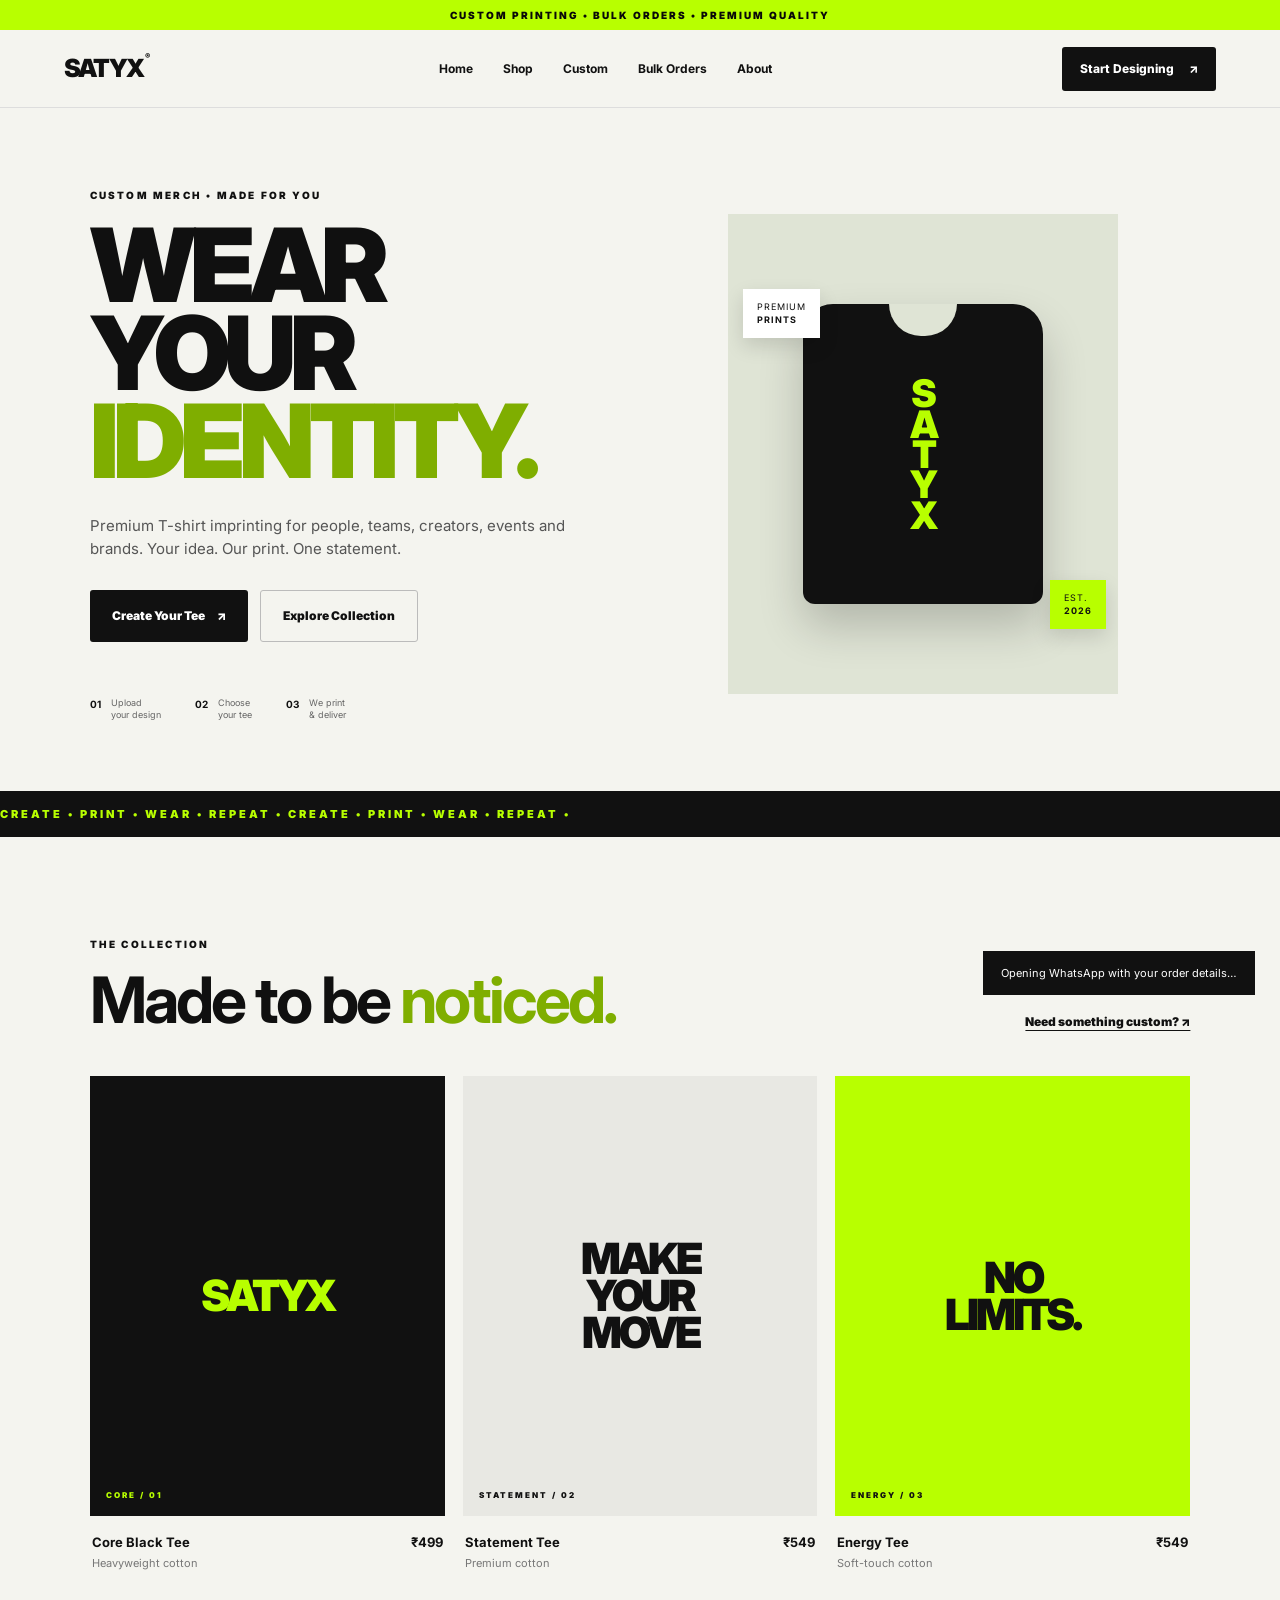
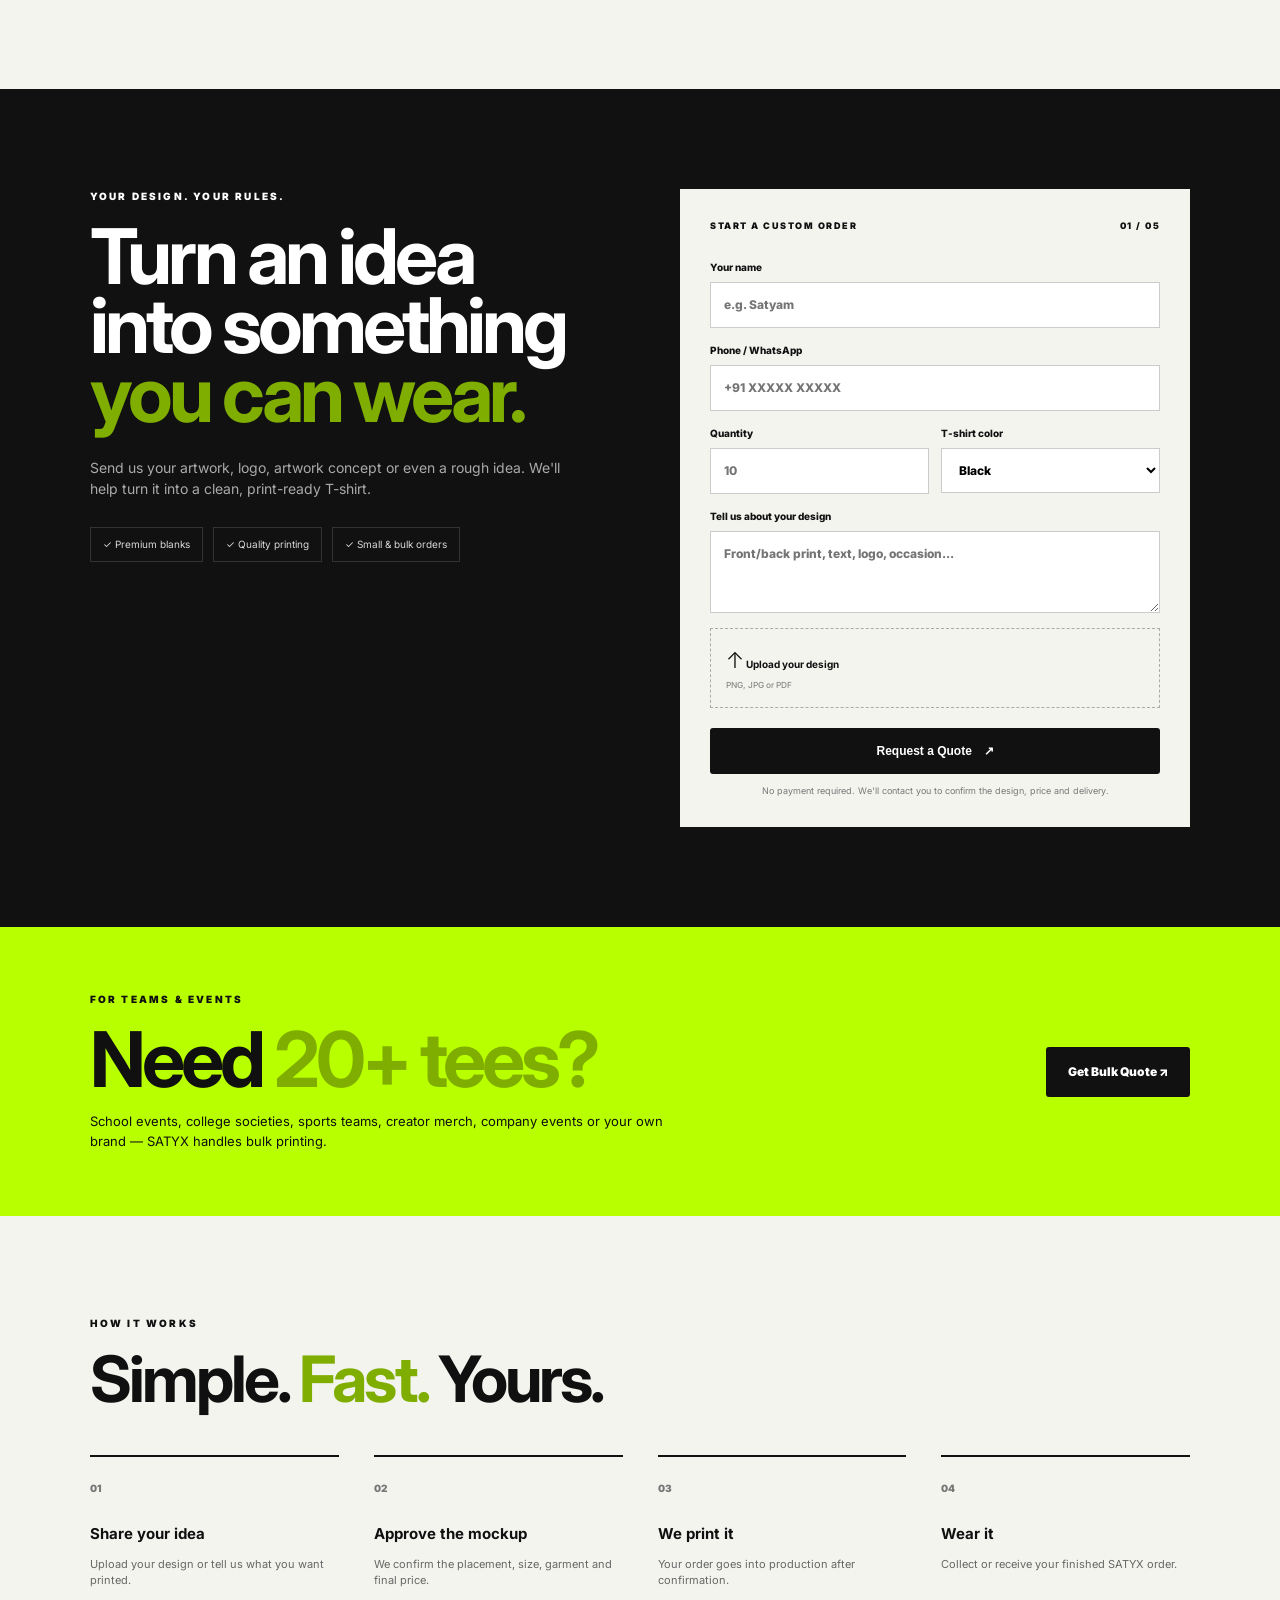
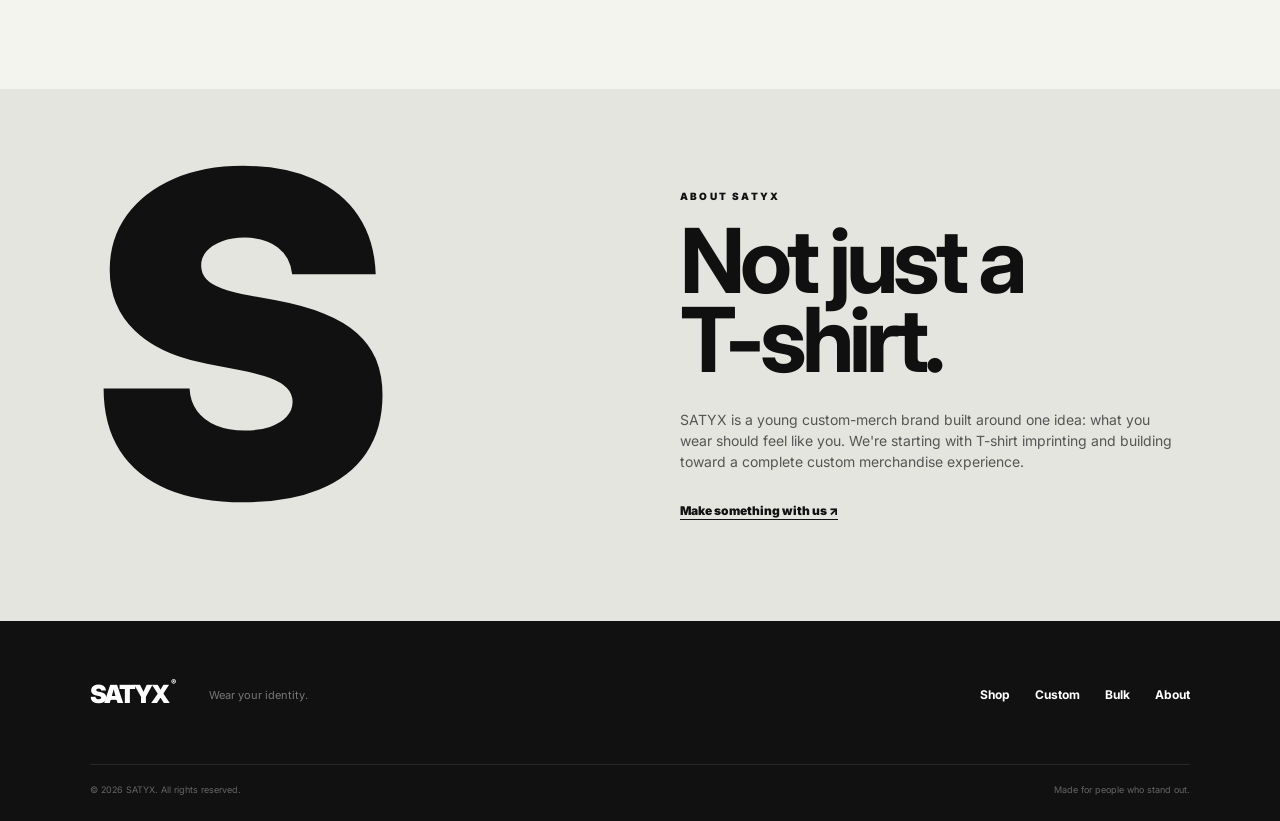
==== index.html @ a08057f0 "Add files via upload" ====
<!DOCTYPE html>
<html lang="en">
<head>
  <meta charset="UTF-8">
  <meta name="viewport" content="width=device-width, initial-scale=1.0">
  <meta name="description" content="SATYX — premium custom T-shirt printing and merchandise.">
  <title>SATYX — Wear Your Identity</title>
  <link rel="preconnect" href="https://fonts.googleapis.com">
  <link rel="preconnect" href="https://fonts.gstatic.com" crossorigin>
  <link href="https://fonts.googleapis.com/css2?family=Inter:wght@400;500;600;700;800;900&display=swap" rel="stylesheet">
  <link rel="stylesheet" href="style.css">
</head>
<body>
  <div class="announcement">CUSTOM PRINTING • BULK ORDERS • PREMIUM QUALITY</div>

  <header class="nav">
    <a class="logo" href="#home">SATYX<span>®</span></a>
    <button class="menu-btn" aria-label="Open menu">☰</button>
    <nav>
      <a href="#home">Home</a>
      <a href="#shop">Shop</a>
      <a href="#custom">Custom</a>
      <a href="#bulk">Bulk Orders</a>
      <a href="#about">About</a>
    </nav>
    <a class="nav-cta" href="#custom">Start Designing <span>↗</span></a>
  </header>

  <main>
    <section class="hero" id="home">
      <div class="hero-copy">
        <p class="eyebrow">CUSTOM MERCH • MADE FOR YOU</p>
        <h1>WEAR YOUR<br><em>IDENTITY.</em></h1>
        <p class="hero-text">Premium T-shirt imprinting for people, teams, creators, events and brands. Your idea. Our print. One statement.</p>
        <div class="hero-actions">
          <a class="btn primary" href="#custom">Create Your Tee <span>↗</span></a>
          <a class="btn ghost" href="#shop">Explore Collection</a>
        </div>
        <div class="trust-row">
          <div><strong>01</strong><span>Upload<br>your design</span></div>
          <div><strong>02</strong><span>Choose<br>your tee</span></div>
          <div><strong>03</strong><span>We print<br>& deliver</span></div>
        </div>
      </div>
      <div class="hero-art">
        <div class="shirt-card">
          <div class="shirt">
            <div class="sleeve left"></div><div class="sleeve right"></div>
            <div class="neck"></div>
            <div class="shirt-print">S<br>A<br>T<br>Y<br>X</div>
          </div>
          <div class="floating-tag tag-one">PREMIUM<br><b>PRINTS</b></div>
          <div class="floating-tag tag-two">EST.<br><b>2026</b></div>
        </div>
      </div>
    </section>

    <section class="marquee"><div>CREATE • PRINT • WEAR • REPEAT • CREATE • PRINT • WEAR • REPEAT •</div></section>

    <section class="section" id="shop">
      <div class="section-head">
        <div><p class="eyebrow">THE COLLECTION</p><h2>Made to be <em>noticed.</em></h2></div>
        <a class="text-link" href="#custom">Need something custom? ↗</a>
      </div>
      <div class="products">
        <article class="product">
          <div class="product-image black"><span>SATYX</span><small>CORE / 01</small></div>
          <div class="product-info"><div><h3>Core Black Tee</h3><p>Heavyweight cotton</p></div><strong>₹499</strong></div>
        </article>
        <article class="product">
          <div class="product-image white"><span>MAKE<br>YOUR<br>MOVE</span><small>STATEMENT / 02</small></div>
          <div class="product-info"><div><h3>Statement Tee</h3><p>Premium cotton</p></div><strong>₹549</strong></div>
        </article>
        <article class="product">
          <div class="product-image lime"><span>NO<br>LIMITS.</span><small>ENERGY / 03</small></div>
          <div class="product-info"><div><h3>Energy Tee</h3><p>Soft-touch cotton</p></div><strong>₹549</strong></div>
        </article>
      </div>
    </section>

    <section class="custom section" id="custom">
      <div class="custom-intro">
        <p class="eyebrow">YOUR DESIGN. YOUR RULES.</p>
        <h2>Turn an idea<br>into something<br><em>you can wear.</em></h2>
        <p>Send us your artwork, logo, artwork concept or even a rough idea. We'll help turn it into a clean, print-ready T-shirt.</p>
        <div class="mini-features"><span>✓ Premium blanks</span><span>✓ Quality printing</span><span>✓ Small & bulk orders</span></div>
      </div>
      <form class="order-form" id="orderForm">
        <div class="form-top"><span>START A CUSTOM ORDER</span><span>01 / 05</span></div>
        <label>Your name<input required name="name" placeholder="e.g. Satyam"></label>
        <label>Phone / WhatsApp<input required name="phone" placeholder="+91 XXXXX XXXXX"></label>
        <div class="two">
          <label>Quantity<input required type="number" min="1" name="quantity" placeholder="10"></label>
          <label>T-shirt color<select name="color"><option>Black</option><option>White</option><option>Oversized Black</option><option>Custom</option></select></label>
        </div>
        <label>Tell us about your design<textarea name="details" rows="3" placeholder="Front/back print, text, logo, occasion..."></textarea></label>
        <label class="upload">
          <input type="file" id="designFile" accept="image/*,.pdf">
          <span class="upload-icon">↑</span>
          <span><b id="fileName">Upload your design</b><small>PNG, JPG or PDF</small></span>
        </label>
        <button class="btn primary full" type="submit">Request a Quote <span>↗</span></button>
        <p class="form-note">No payment required. We'll contact you to confirm the design, price and delivery.</p>
      </form>
    </section>

    <section class="bulk section" id="bulk">
      <div class="bulk-box">
        <div><p class="eyebrow">FOR TEAMS & EVENTS</p><h2>Need <em>20+ tees?</em></h2><p>School events, college societies, sports teams, creator merch, company events or your own brand — SATYX handles bulk printing.</p></div>
        <a class="btn light" href="#custom">Get Bulk Quote ↗</a>
      </div>
    </section>

    <section class="process section">
      <div class="section-head"><div><p class="eyebrow">HOW IT WORKS</p><h2>Simple. <em>Fast.</em> Yours.</h2></div></div>
      <div class="steps">
        <div><span>01</span><h3>Share your idea</h3><p>Upload your design or tell us what you want printed.</p></div>
        <div><span>02</span><h3>Approve the mockup</h3><p>We confirm the placement, size, garment and final price.</p></div>
        <div><span>03</span><h3>We print it</h3><p>Your order goes into production after confirmation.</p></div>
        <div><span>04</span><h3>Wear it</h3><p>Collect or receive your finished SATYX order.</p></div>
      </div>
    </section>

    <section class="about section" id="about">
      <div class="about-number">S</div>
      <div><p class="eyebrow">ABOUT SATYX</p><h2>Not just a<br>T-shirt.</h2><p>SATYX is a young custom-merch brand built around one idea: what you wear should feel like you. We're starting with T-shirt imprinting and building toward a complete custom merchandise experience.</p><a class="text-link" href="#custom">Make something with us ↗</a></div>
    </section>
  </main>

  <footer>
    <div class="footer-main"><div class="logo">SATYX<span>®</span></div><p>Wear your identity.</p><div class="footer-links"><a href="#shop">Shop</a><a href="#custom">Custom</a><a href="#bulk">Bulk</a><a href="#about">About</a></div></div>
    <div class="footer-bottom"><span>© 2026 SATYX. All rights reserved.</span><span>Made for people who stand out.</span></div>
  </footer>

  <div class="toast" id="toast">Opening WhatsApp with your order details…</div>
  <script src="script.js"></script>
</body>
</html>
---- style.css ----
*{box-sizing:border-box;margin:0;padding:0}html{scroll-behavior:smooth}body{font-family:Inter,Arial,sans-serif;background:#f4f4ef;color:#101010;line-height:1.5}.announcement{height:30px;background:#b8ff00;color:#090909;display:flex;align-items:center;justify-content:center;font-size:10px;font-weight:900;letter-spacing:2px}.nav{height:78px;padding:0 5vw;display:flex;align-items:center;justify-content:space-between;border-bottom:1px solid #ddd;background:#f4f4ef;position:sticky;top:0;z-index:20}.logo{font-size:25px;font-weight:900;letter-spacing:-1.8px;color:#111;text-decoration:none}.logo span{font-size:8px;vertical-align:top;margin-left:2px}nav{display:flex;gap:30px}nav a,.footer-links a{color:#111;text-decoration:none;font-size:12px;font-weight:700}.nav-cta{background:#111;color:#fff;text-decoration:none;padding:13px 18px;border-radius:3px;font-size:12px;font-weight:800}.nav-cta span,.btn span{margin-left:12px}.menu-btn{display:none;border:0;background:none;font-size:24px}.hero{min-height:680px;padding:80px 7vw 70px;display:grid;grid-template-columns:1fr 1fr;gap:30px;align-items:center;background:#f4f4ef}.eyebrow{font-size:10px;letter-spacing:2.2px;font-weight:900;margin-bottom:18px}.hero h1{font-size:clamp(58px,8vw,112px);line-height:.86;letter-spacing:-6px;font-weight:900}.hero h1 em,.section h2 em,.bulk-box h2 em{font-style:normal;color:#7fae00}.hero-text{max-width:520px;color:#555;margin:30px 0;font-size:15px}.hero-actions{display:flex;gap:12px}.btn{display:inline-flex;align-items:center;justify-content:center;padding:16px 22px;border:0;border-radius:3px;text-decoration:none;font-size:12px;font-weight:900;cursor:pointer}.primary{background:#111;color:#fff}.ghost{border:1px solid #bbb;color:#111;background:transparent}.hero-art{height:520px;display:flex;justify-content:center;align-items:center}.shirt-card{width:min(390px,80%);height:480px;background:#dfe4d5;position:relative;display:flex;justify-content:center;align-items:center;overflow:hidden}.shirt{position:relative;width:240px;height:300px;background:#111;border-radius:30px 30px 12px 12px;box-shadow:0 22px 45px #0003;display:flex;align-items:center;justify-content:center}.sleeve{position:absolute;top:0;width:110px;height:125px;background:#111;z-index:-1}.sleeve.left{left:-80px;transform:rotate(25deg);border-radius:30px}.sleeve.right{right:-80px;transform:rotate(-25deg);border-radius:30px}.neck{position:absolute;top:0;width:68px;height:32px;background:#dfe4d5;border-radius:0 0 45px 45px}.shirt-print{color:#b8ff00;font-size:38px;line-height:.8;font-weight:900;text-align:center;letter-spacing:-3px}.floating-tag{position:absolute;background:#fff;padding:12px 14px;font-size:9px;letter-spacing:1px;line-height:1.4;box-shadow:0 8px 20px #0002}.tag-one{left:15px;top:75px}.tag-two{right:12px;bottom:65px;background:#b8ff00}.trust-row{display:flex;gap:34px;margin-top:55px}.trust-row div{display:flex;gap:10px;align-items:flex-start}.trust-row strong{font-size:10px}.trust-row span{font-size:9px;color:#666;line-height:1.3}.marquee{background:#111;color:#b8ff00;overflow:hidden;padding:15px 0;font-size:11px;font-weight:900;letter-spacing:3px;white-space:nowrap}.marquee div{animation:scroll 18s linear infinite}@keyframes scroll{to{transform:translateX(-40%)}}.section{padding:100px 7vw}.section-head{display:flex;align-items:end;justify-content:space-between;margin-bottom:45px}.section h2{font-size:clamp(40px,5vw,70px);line-height:.95;letter-spacing:-3px}.text-link{font-size:12px;font-weight:900;color:#111;text-decoration:underline;text-underline-offset:4px}.products{display:grid;grid-template-columns:repeat(3,1fr);gap:18px}.product-image{height:440px;display:flex;align-items:center;justify-content:center;position:relative;overflow:hidden}.product-image.black{background:#111;color:#b8ff00}.product-image.white{background:#e8e8e3;color:#111}.product-image.lime{background:#b8ff00;color:#111}.product-image span{font-size:43px;line-height:.86;letter-spacing:-3px;font-weight:900;text-align:center}.product-image small{position:absolute;left:16px;bottom:15px;font-size:8px;letter-spacing:2px;font-weight:900}.product-info{display:flex;justify-content:space-between;padding:17px 2px}.product-info h3{font-size:13px}.product-info p{font-size:11px;color:#777;margin-top:3px}.product-info strong{font-size:13px}.custom{background:#111;color:#fff;display:grid;grid-template-columns:1fr 1fr;gap:80px}.custom-intro h2{font-size:clamp(50px,6vw,82px);line-height:.9;letter-spacing:-4px}.custom-intro p:not(.eyebrow){color:#aaa;max-width:480px;margin:28px 0;font-size:14px}.mini-features{display:flex;flex-wrap:wrap;gap:10px;color:#d9d9d9;font-size:10px}.mini-features span{border:1px solid #333;padding:9px 12px}.order-form{background:#f4f4ef;color:#111;padding:30px}.form-top{display:flex;justify-content:space-between;font-size:9px;font-weight:900;letter-spacing:1.5px;margin-bottom:28px}.order-form label{display:block;font-size:10px;font-weight:800;margin-bottom:15px}.order-form input,.order-form select,.order-form textarea{display:block;width:100%;margin-top:7px;padding:13px;border:1px solid #ccc;background:#fff;font:inherit;font-size:12px;outline:none}.order-form input:focus,.order-form textarea:focus,.order-form select:focus{border-color:#111}.two{display:grid;grid-template-columns:1fr 1fr;gap:12px}.upload{border:1px dashed #aaa;padding:15px;display:flex;gap:12px;align-items:center;cursor:pointer}.upload input{display:none}.upload-icon{font-size:22px;font-weight:300}.upload small{display:block;color:#888;font-weight:500;margin-top:2px}.full{width:100%;margin-top:5px}.form-note{text-align:center;color:#777;font-size:9px;margin-top:10px}.bulk{background:#b8ff00;padding-top:65px;padding-bottom:65px}.bulk-box{display:flex;align-items:center;justify-content:space-between;gap:40px}.bulk-box h2{font-size:clamp(45px,6vw,80px);line-height:.9;letter-spacing:-4px}.bulk-box p:not(.eyebrow){max-width:600px;font-size:13px;margin-top:18px}.light{background:#111;color:#fff}.steps{display:grid;grid-template-columns:repeat(4,1fr);gap:35px}.steps div{border-top:2px solid #111;padding-top:17px}.steps span{font-size:10px;font-weight:900;color:#777}.steps h3{font-size:15px;margin:25px 0 10px}.steps p{font-size:11px;color:#666}.about{display:grid;grid-template-columns:1fr 1fr;gap:80px;background:#e5e5df}.about-number{font-size:clamp(200px,35vw,520px);font-weight:900;line-height:.65;letter-spacing:-30px;color:#111}.about h2{font-size:clamp(55px,7vw,95px);line-height:.88;letter-spacing:-5px;margin-bottom:30px}.about>div:last-child p:not(.eyebrow){max-width:500px;font-size:14px;color:#555;margin-bottom:25px}footer{background:#111;color:#fff;padding:55px 7vw 25px}.footer-main{display:flex;align-items:center;gap:35px}.footer-main .logo{color:#fff}.footer-main p{color:#777;font-size:11px}.footer-links{margin-left:auto;display:flex;gap:25px}.footer-links a{color:#fff}.footer-bottom{border-top:1px solid #292929;margin-top:50px;padding-top:18px;display:flex;justify-content:space-between;color:#666;font-size:9px}.toast{position:fixed;bottom:25px;right:25px;background:#111;color:#fff;padding:14px 18px;font-size:11px;transform:translateY(120px);transition:.3s;z-index:50}.toast.show{transform:translateY(0)}@media(max-width:800px){nav,.nav-cta{display:none}.menu-btn{display:block}.hero{grid-template-columns:1fr;padding-top:55px}.hero-art{height:420px}.hero h1{letter-spacing:-4px}.products,.steps{grid-template-columns:1fr 1fr}.custom,.about{grid-template-columns:1fr;gap:45px}.bulk-box{align-items:flex-start;flex-direction:column}.about-number{font-size:180px}.footer-main{flex-wrap:wrap}.footer-links{margin-left:0;width:100%}}@media(max-width:520px){.hero{padding-left:5vw;padding-right:5vw}.section{padding:70px 5vw}.hero h1{font-size:57px}.products,.steps{grid-template-columns:1fr}.product-image{height:380px}.custom{padding-left:5vw;padding-right:5vw}.order-form{padding:22px}.trust-row{gap:18px}.trust-row div:nth-child(3){display:none}.footer-bottom{flex-direction:column;gap:8px}.hero-art{height:380px}.shirt-card{height:370px}.shirt{transform:scale(.85)}}
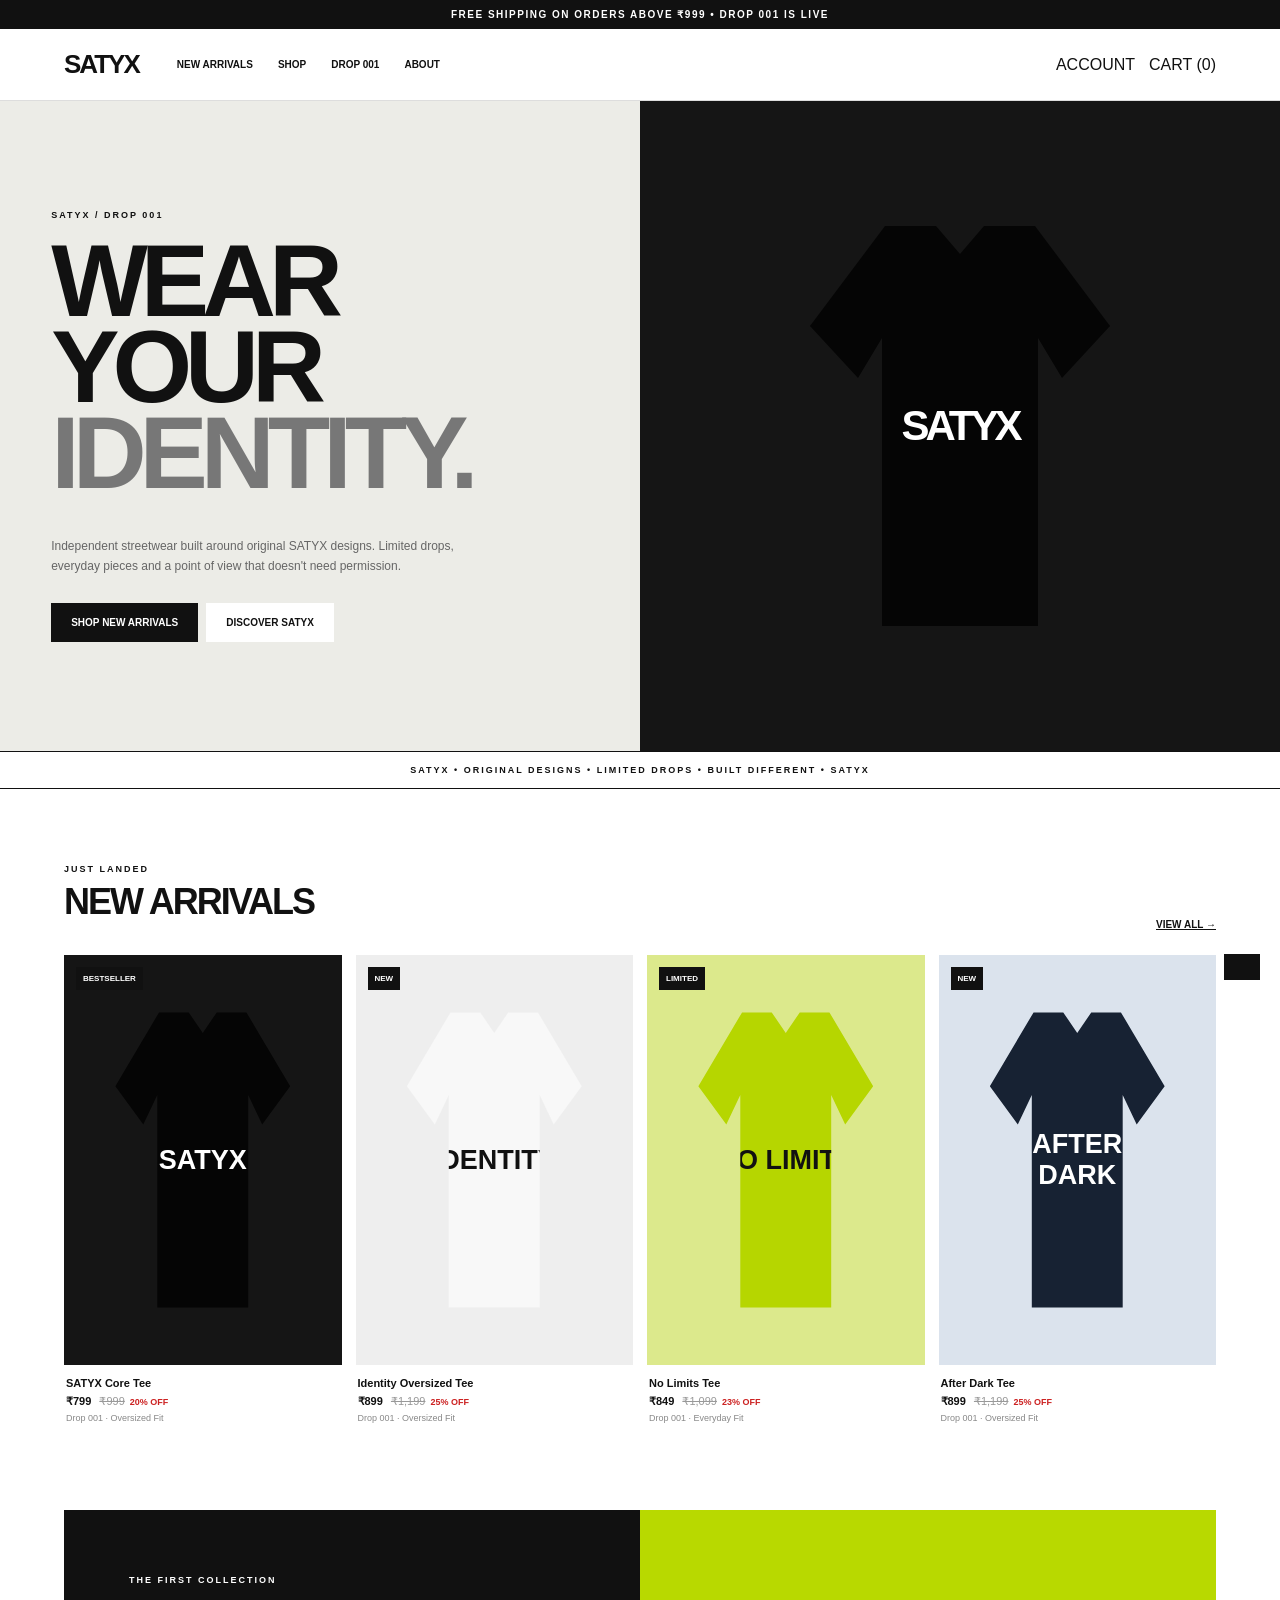
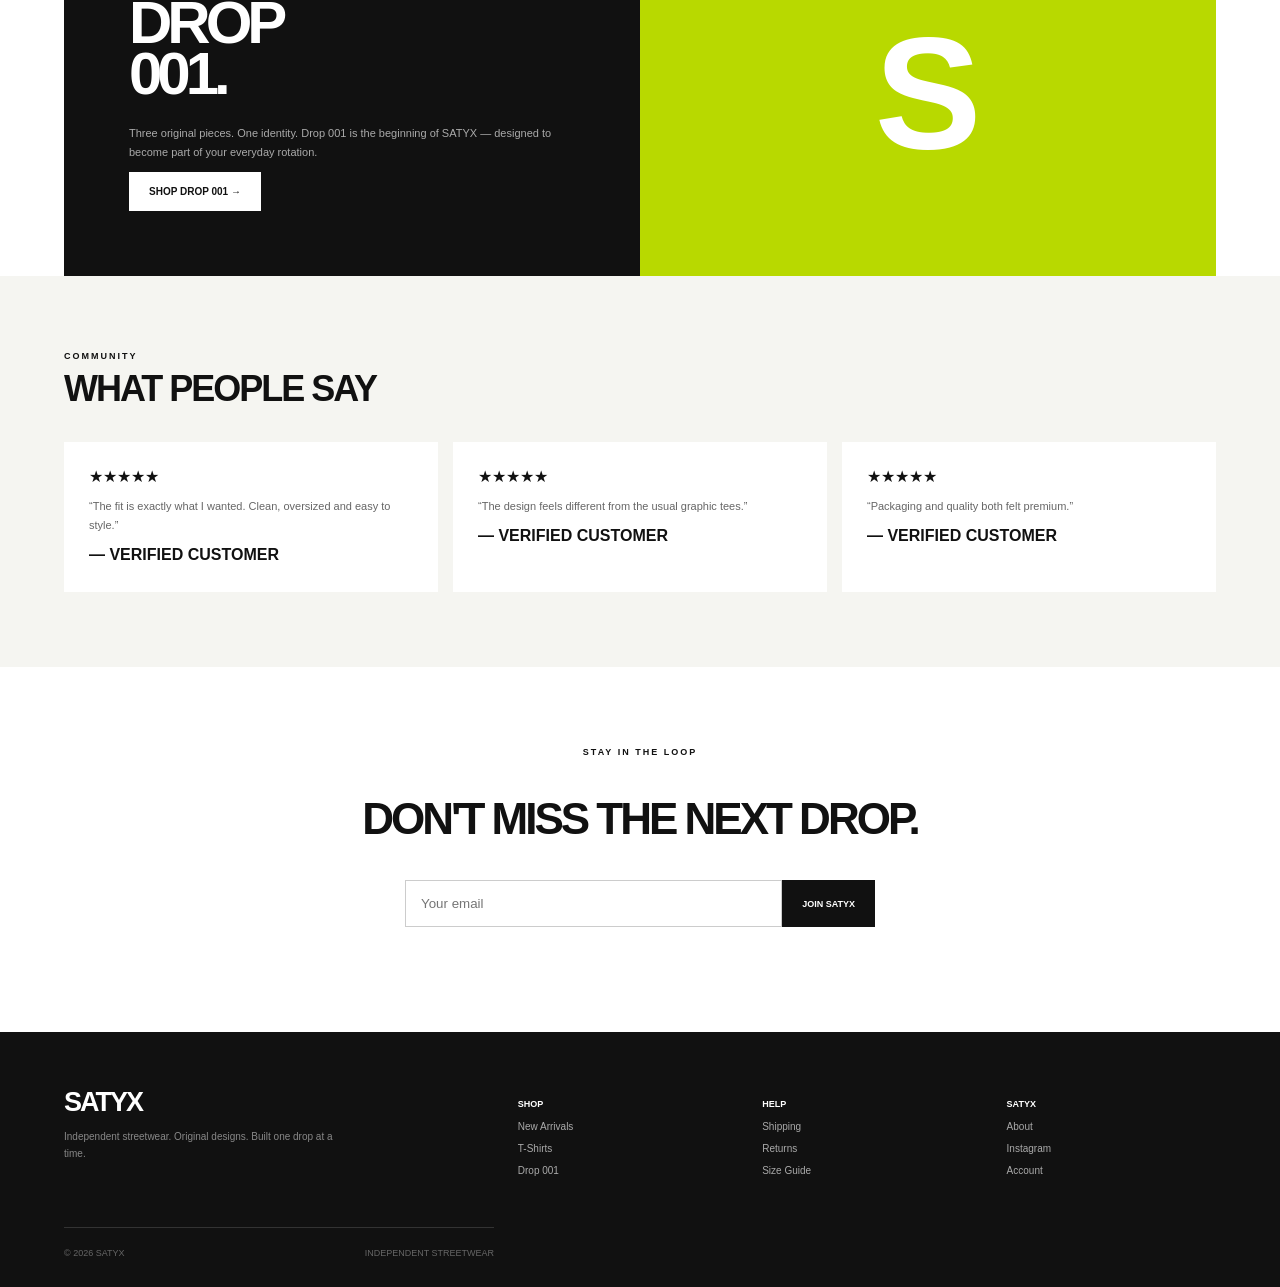
==== commit 2d122a52: "Add files via upload" ====
--- a/index.html
+++ b/index.html
@@ -1,138 +1,4 @@
-<!DOCTYPE html>
-<html lang="en">
-<head>
-  <meta charset="UTF-8">
-  <meta name="viewport" content="width=device-width, initial-scale=1.0">
-  <meta name="description" content="SATYX — premium custom T-shirt printing and merchandise.">
-  <title>SATYX — Wear Your Identity</title>
-  <link rel="preconnect" href="https://fonts.googleapis.com">
-  <link rel="preconnect" href="https://fonts.gstatic.com" crossorigin>
-  <link href="https://fonts.googleapis.com/css2?family=Inter:wght@400;500;600;700;800;900&display=swap" rel="stylesheet">
-  <link rel="stylesheet" href="style.css">
-</head>
-<body>
-  <div class="announcement">CUSTOM PRINTING • BULK ORDERS • PREMIUM QUALITY</div>
-
-  <header class="nav">
-    <a class="logo" href="#home">SATYX<span>®</span></a>
-    <button class="menu-btn" aria-label="Open menu">☰</button>
-    <nav>
-      <a href="#home">Home</a>
-      <a href="#shop">Shop</a>
-      <a href="#custom">Custom</a>
-      <a href="#bulk">Bulk Orders</a>
-      <a href="#about">About</a>
-    </nav>
-    <a class="nav-cta" href="#custom">Start Designing <span>↗</span></a>
-  </header>
-
-  <main>
-    <section class="hero" id="home">
-      <div class="hero-copy">
-        <p class="eyebrow">CUSTOM MERCH • MADE FOR YOU</p>
-        <h1>WEAR YOUR<br><em>IDENTITY.</em></h1>
-        <p class="hero-text">Premium T-shirt imprinting for people, teams, creators, events and brands. Your idea. Our print. One statement.</p>
-        <div class="hero-actions">
-          <a class="btn primary" href="#custom">Create Your Tee <span>↗</span></a>
-          <a class="btn ghost" href="#shop">Explore Collection</a>
-        </div>
-        <div class="trust-row">
-          <div><strong>01</strong><span>Upload<br>your design</span></div>
-          <div><strong>02</strong><span>Choose<br>your tee</span></div>
-          <div><strong>03</strong><span>We print<br>& deliver</span></div>
-        </div>
-      </div>
-      <div class="hero-art">
-        <div class="shirt-card">
-          <div class="shirt">
-            <div class="sleeve left"></div><div class="sleeve right"></div>
-            <div class="neck"></div>
-            <div class="shirt-print">S<br>A<br>T<br>Y<br>X</div>
-          </div>
-          <div class="floating-tag tag-one">PREMIUM<br><b>PRINTS</b></div>
-          <div class="floating-tag tag-two">EST.<br><b>2026</b></div>
-        </div>
-      </div>
-    </section>
-
-    <section class="marquee"><div>CREATE • PRINT • WEAR • REPEAT • CREATE • PRINT • WEAR • REPEAT •</div></section>
-
-    <section class="section" id="shop">
-      <div class="section-head">
-        <div><p class="eyebrow">THE COLLECTION</p><h2>Made to be <em>noticed.</em></h2></div>
-        <a class="text-link" href="#custom">Need something custom? ↗</a>
-      </div>
-      <div class="products">
-        <article class="product">
-          <div class="product-image black"><span>SATYX</span><small>CORE / 01</small></div>
-          <div class="product-info"><div><h3>Core Black Tee</h3><p>Heavyweight cotton</p></div><strong>₹499</strong></div>
-        </article>
-        <article class="product">
-          <div class="product-image white"><span>MAKE<br>YOUR<br>MOVE</span><small>STATEMENT / 02</small></div>
-          <div class="product-info"><div><h3>Statement Tee</h3><p>Premium cotton</p></div><strong>₹549</strong></div>
-        </article>
-        <article class="product">
-          <div class="product-image lime"><span>NO<br>LIMITS.</span><small>ENERGY / 03</small></div>
-          <div class="product-info"><div><h3>Energy Tee</h3><p>Soft-touch cotton</p></div><strong>₹549</strong></div>
-        </article>
-      </div>
-    </section>
-
-    <section class="custom section" id="custom">
-      <div class="custom-intro">
-        <p class="eyebrow">YOUR DESIGN. YOUR RULES.</p>
-        <h2>Turn an idea<br>into something<br><em>you can wear.</em></h2>
-        <p>Send us your artwork, logo, artwork concept or even a rough idea. We'll help turn it into a clean, print-ready T-shirt.</p>
-        <div class="mini-features"><span>✓ Premium blanks</span><span>✓ Quality printing</span><span>✓ Small & bulk orders</span></div>
-      </div>
-      <form class="order-form" id="orderForm">
-        <div class="form-top"><span>START A CUSTOM ORDER</span><span>01 / 05</span></div>
-        <label>Your name<input required name="name" placeholder="e.g. Satyam"></label>
-        <label>Phone / WhatsApp<input required name="phone" placeholder="+91 XXXXX XXXXX"></label>
-        <div class="two">
-          <label>Quantity<input required type="number" min="1" name="quantity" placeholder="10"></label>
-          <label>T-shirt color<select name="color"><option>Black</option><option>White</option><option>Oversized Black</option><option>Custom</option></select></label>
-        </div>
-        <label>Tell us about your design<textarea name="details" rows="3" placeholder="Front/back print, text, logo, occasion..."></textarea></label>
-        <label class="upload">
-          <input type="file" id="designFile" accept="image/*,.pdf">
-          <span class="upload-icon">↑</span>
-          <span><b id="fileName">Upload your design</b><small>PNG, JPG or PDF</small></span>
-        </label>
-        <button class="btn primary full" type="submit">Request a Quote <span>↗</span></button>
-        <p class="form-note">No payment required. We'll contact you to confirm the design, price and delivery.</p>
-      </form>
-    </section>
-
-    <section class="bulk section" id="bulk">
-      <div class="bulk-box">
-        <div><p class="eyebrow">FOR TEAMS & EVENTS</p><h2>Need <em>20+ tees?</em></h2><p>School events, college societies, sports teams, creator merch, company events or your own brand — SATYX handles bulk printing.</p></div>
-        <a class="btn light" href="#custom">Get Bulk Quote ↗</a>
-      </div>
-    </section>
-
-    <section class="process section">
-      <div class="section-head"><div><p class="eyebrow">HOW IT WORKS</p><h2>Simple. <em>Fast.</em> Yours.</h2></div></div>
-      <div class="steps">
-        <div><span>01</span><h3>Share your idea</h3><p>Upload your design or tell us what you want printed.</p></div>
-        <div><span>02</span><h3>Approve the mockup</h3><p>We confirm the placement, size, garment and final price.</p></div>
-        <div><span>03</span><h3>We print it</h3><p>Your order goes into production after confirmation.</p></div>
-        <div><span>04</span><h3>Wear it</h3><p>Collect or receive your finished SATYX order.</p></div>
-      </div>
-    </section>
-
-    <section class="about section" id="about">
-      <div class="about-number">S</div>
-      <div><p class="eyebrow">ABOUT SATYX</p><h2>Not just a<br>T-shirt.</h2><p>SATYX is a young custom-merch brand built around one idea: what you wear should feel like you. We're starting with T-shirt imprinting and building toward a complete custom merchandise experience.</p><a class="text-link" href="#custom">Make something with us ↗</a></div>
-    </section>
-  </main>
-
-  <footer>
-    <div class="footer-main"><div class="logo">SATYX<span>®</span></div><p>Wear your identity.</p><div class="footer-links"><a href="#shop">Shop</a><a href="#custom">Custom</a><a href="#bulk">Bulk</a><a href="#about">About</a></div></div>
-    <div class="footer-bottom"><span>© 2026 SATYX. All rights reserved.</span><span>Made for people who stand out.</span></div>
-  </footer>
-
-  <div class="toast" id="toast">Opening WhatsApp with your order details…</div>
-  <script src="script.js"></script>
-</body>
-</html>+<!doctype html><html><head><meta charset="utf-8"><meta name="viewport" content="width=device-width,initial-scale=1"><title>Home — SATYX</title><link rel="stylesheet" href="style.css"></head><body>
+<div class="top">FREE SHIPPING ON ORDERS ABOVE ₹999 • DROP 001 IS LIVE</div>
+<header class="nav"><a class="logo" href="index.html">SATYX</a><nav class="links"><a href="new-arrivals.html">NEW ARRIVALS</a><a href="shop.html">SHOP</a><a href="drop-001.html">DROP 001</a><a href="about.html">ABOUT</a></nav><div class="actions"><a href="account.html">ACCOUNT</a><a href="cart.html">CART (<span id="count">0</span>)</a></div></header><section class="hero"><div class="heroText"><div class="eyebrow">SATYX / DROP 001</div><h1>WEAR<br>YOUR <span>IDENTITY.</span></h1><p>Independent streetwear built around original SATYX designs. Limited drops, everyday pieces and a point of view that doesn't need permission.</p><div class="heroBtns"><a class="btn black" href="new-arrivals.html">SHOP NEW ARRIVALS</a><a class="btn white" href="about.html">DISCOVER SATYX</a></div></div><div class="heroArt"><div class="tee">SATYX</div></div></section><div class="marquee">SATYX • ORIGINAL DESIGNS • LIMITED DROPS • BUILT DIFFERENT • SATYX</div><section class="section"><div class="head"><div><div class="eyebrow">JUST LANDED</div><h2>NEW ARRIVALS</h2></div><a class="view" href="new-arrivals.html">VIEW ALL →</a></div><div class="grid" id="grid"></div></section><div class="campaign"><div class="campaignText"><div class="eyebrow">THE FIRST COLLECTION</div><h2>DROP<br>001.</h2><p>Three original pieces. One identity. Drop 001 is the beginning of SATYX — designed to become part of your everyday rotation.</p><a class="btn white" href="drop-001.html">SHOP DROP 001 →</a></div><div class="campaignArt">S</div></div><section class="section reviews"><div class="head"><div><div class="eyebrow">COMMUNITY</div><h2>WHAT PEOPLE SAY</h2></div></div><div class="reviewGrid"><div class="review">★★★★★<p>“The fit is exactly what I wanted. Clean, oversized and easy to style.”</p><b>— VERIFIED CUSTOMER</b></div><div class="review">★★★★★<p>“The design feels different from the usual graphic tees.”</p><b>— VERIFIED CUSTOMER</b></div><div class="review">★★★★★<p>“Packaging and quality both felt premium.”</p><b>— VERIFIED CUSTOMER</b></div></div></section><section class="newsletter"><div class="eyebrow">STAY IN THE LOOP</div><h2>DON'T MISS THE NEXT DROP.</h2><form class="email" onsubmit="event.preventDefault();toast('You are on the list')"><input required type="email" placeholder="Your email"><button>JOIN SATYX</button></form></section>
+<footer><div class="foot"><div><h3>SATYX</h3><p style="color:#888;font-size:10px;max-width:270px;line-height:1.7">Independent streetwear. Original designs. Built one drop at a time.</p></div><div><h4>SHOP</h4><a href="new-arrivals.html">New Arrivals</a><a href="shop.html">T-Shirts</a><a href="drop-001.html">Drop 001</a></div><div><h4>HELP</h4><a href="#">Shipping</a><a href="#">Returns</a><a href="#">Size Guide</a></div><div><h4>SATYX</h4><a href="about.html">About</a><a href="#">Instagram</a><a href="account.html">Account</a></div></div><div class="copy"><span>© 2026 SATYX</span><span>INDEPENDENT STREETWEAR</span></div></footer><div class="toast" id="toast"></div><script src="script.js"></script><script>renderGrid("grid");</script></body></html>
--- a/style.css
+++ b/style.css
@@ -1 +1 @@
-*{box-sizing:border-box;margin:0;padding:0}html{scroll-behavior:smooth}body{font-family:Inter,Arial,sans-serif;background:#f4f4ef;color:#101010;line-height:1.5}.announcement{height:30px;background:#b8ff00;color:#090909;display:flex;align-items:center;justify-content:center;font-size:10px;font-weight:900;letter-spacing:2px}.nav{height:78px;padding:0 5vw;display:flex;align-items:center;justify-content:space-between;border-bottom:1px solid #ddd;background:#f4f4ef;position:sticky;top:0;z-index:20}.logo{font-size:25px;font-weight:900;letter-spacing:-1.8px;color:#111;text-decoration:none}.logo span{font-size:8px;vertical-align:top;margin-left:2px}nav{display:flex;gap:30px}nav a,.footer-links a{color:#111;text-decoration:none;font-size:12px;font-weight:700}.nav-cta{background:#111;color:#fff;text-decoration:none;padding:13px 18px;border-radius:3px;font-size:12px;font-weight:800}.nav-cta span,.btn span{margin-left:12px}.menu-btn{display:none;border:0;background:none;font-size:24px}.hero{min-height:680px;padding:80px 7vw 70px;display:grid;grid-template-columns:1fr 1fr;gap:30px;align-items:center;background:#f4f4ef}.eyebrow{font-size:10px;letter-spacing:2.2px;font-weight:900;margin-bottom:18px}.hero h1{font-size:clamp(58px,8vw,112px);line-height:.86;letter-spacing:-6px;font-weight:900}.hero h1 em,.section h2 em,.bulk-box h2 em{font-style:normal;color:#7fae00}.hero-text{max-width:520px;color:#555;margin:30px 0;font-size:15px}.hero-actions{display:flex;gap:12px}.btn{display:inline-flex;align-items:center;justify-content:center;padding:16px 22px;border:0;border-radius:3px;text-decoration:none;font-size:12px;font-weight:900;cursor:pointer}.primary{background:#111;color:#fff}.ghost{border:1px solid #bbb;color:#111;background:transparent}.hero-art{height:520px;display:flex;justify-content:center;align-items:center}.shirt-card{width:min(390px,80%);height:480px;background:#dfe4d5;position:relative;display:flex;justify-content:center;align-items:center;overflow:hidden}.shirt{position:relative;width:240px;height:300px;background:#111;border-radius:30px 30px 12px 12px;box-shadow:0 22px 45px #0003;display:flex;align-items:center;justify-content:center}.sleeve{position:absolute;top:0;width:110px;height:125px;background:#111;z-index:-1}.sleeve.left{left:-80px;transform:rotate(25deg);border-radius:30px}.sleeve.right{right:-80px;transform:rotate(-25deg);border-radius:30px}.neck{position:absolute;top:0;width:68px;height:32px;background:#dfe4d5;border-radius:0 0 45px 45px}.shirt-print{color:#b8ff00;font-size:38px;line-height:.8;font-weight:900;text-align:center;letter-spacing:-3px}.floating-tag{position:absolute;background:#fff;padding:12px 14px;font-size:9px;letter-spacing:1px;line-height:1.4;box-shadow:0 8px 20px #0002}.tag-one{left:15px;top:75px}.tag-two{right:12px;bottom:65px;background:#b8ff00}.trust-row{display:flex;gap:34px;margin-top:55px}.trust-row div{display:flex;gap:10px;align-items:flex-start}.trust-row strong{font-size:10px}.trust-row span{font-size:9px;color:#666;line-height:1.3}.marquee{background:#111;color:#b8ff00;overflow:hidden;padding:15px 0;font-size:11px;font-weight:900;letter-spacing:3px;white-space:nowrap}.marquee div{animation:scroll 18s linear infinite}@keyframes scroll{to{transform:translateX(-40%)}}.section{padding:100px 7vw}.section-head{display:flex;align-items:end;justify-content:space-between;margin-bottom:45px}.section h2{font-size:clamp(40px,5vw,70px);line-height:.95;letter-spacing:-3px}.text-link{font-size:12px;font-weight:900;color:#111;text-decoration:underline;text-underline-offset:4px}.products{display:grid;grid-template-columns:repeat(3,1fr);gap:18px}.product-image{height:440px;display:flex;align-items:center;justify-content:center;position:relative;overflow:hidden}.product-image.black{background:#111;color:#b8ff00}.product-image.white{background:#e8e8e3;color:#111}.product-image.lime{background:#b8ff00;color:#111}.product-image span{font-size:43px;line-height:.86;letter-spacing:-3px;font-weight:900;text-align:center}.product-image small{position:absolute;left:16px;bottom:15px;font-size:8px;letter-spacing:2px;font-weight:900}.product-info{display:flex;justify-content:space-between;padding:17px 2px}.product-info h3{font-size:13px}.product-info p{font-size:11px;color:#777;margin-top:3px}.product-info strong{font-size:13px}.custom{background:#111;color:#fff;display:grid;grid-template-columns:1fr 1fr;gap:80px}.custom-intro h2{font-size:clamp(50px,6vw,82px);line-height:.9;letter-spacing:-4px}.custom-intro p:not(.eyebrow){color:#aaa;max-width:480px;margin:28px 0;font-size:14px}.mini-features{display:flex;flex-wrap:wrap;gap:10px;color:#d9d9d9;font-size:10px}.mini-features span{border:1px solid #333;padding:9px 12px}.order-form{background:#f4f4ef;color:#111;padding:30px}.form-top{display:flex;justify-content:space-between;font-size:9px;font-weight:900;letter-spacing:1.5px;margin-bottom:28px}.order-form label{display:block;font-size:10px;font-weight:800;margin-bottom:15px}.order-form input,.order-form select,.order-form textarea{display:block;width:100%;margin-top:7px;padding:13px;border:1px solid #ccc;background:#fff;font:inherit;font-size:12px;outline:none}.order-form input:focus,.order-form textarea:focus,.order-form select:focus{border-color:#111}.two{display:grid;grid-template-columns:1fr 1fr;gap:12px}.upload{border:1px dashed #aaa;padding:15px;display:flex;gap:12px;align-items:center;cursor:pointer}.upload input{display:none}.upload-icon{font-size:22px;font-weight:300}.upload small{display:block;color:#888;font-weight:500;margin-top:2px}.full{width:100%;margin-top:5px}.form-note{text-align:center;color:#777;font-size:9px;margin-top:10px}.bulk{background:#b8ff00;padding-top:65px;padding-bottom:65px}.bulk-box{display:flex;align-items:center;justify-content:space-between;gap:40px}.bulk-box h2{font-size:clamp(45px,6vw,80px);line-height:.9;letter-spacing:-4px}.bulk-box p:not(.eyebrow){max-width:600px;font-size:13px;margin-top:18px}.light{background:#111;color:#fff}.steps{display:grid;grid-template-columns:repeat(4,1fr);gap:35px}.steps div{border-top:2px solid #111;padding-top:17px}.steps span{font-size:10px;font-weight:900;color:#777}.steps h3{font-size:15px;margin:25px 0 10px}.steps p{font-size:11px;color:#666}.about{display:grid;grid-template-columns:1fr 1fr;gap:80px;background:#e5e5df}.about-number{font-size:clamp(200px,35vw,520px);font-weight:900;line-height:.65;letter-spacing:-30px;color:#111}.about h2{font-size:clamp(55px,7vw,95px);line-height:.88;letter-spacing:-5px;margin-bottom:30px}.about>div:last-child p:not(.eyebrow){max-width:500px;font-size:14px;color:#555;margin-bottom:25px}footer{background:#111;color:#fff;padding:55px 7vw 25px}.footer-main{display:flex;align-items:center;gap:35px}.footer-main .logo{color:#fff}.footer-main p{color:#777;font-size:11px}.footer-links{margin-left:auto;display:flex;gap:25px}.footer-links a{color:#fff}.footer-bottom{border-top:1px solid #292929;margin-top:50px;padding-top:18px;display:flex;justify-content:space-between;color:#666;font-size:9px}.toast{position:fixed;bottom:25px;right:25px;background:#111;color:#fff;padding:14px 18px;font-size:11px;transform:translateY(120px);transition:.3s;z-index:50}.toast.show{transform:translateY(0)}@media(max-width:800px){nav,.nav-cta{display:none}.menu-btn{display:block}.hero{grid-template-columns:1fr;padding-top:55px}.hero-art{height:420px}.hero h1{letter-spacing:-4px}.products,.steps{grid-template-columns:1fr 1fr}.custom,.about{grid-template-columns:1fr;gap:45px}.bulk-box{align-items:flex-start;flex-direction:column}.about-number{font-size:180px}.footer-main{flex-wrap:wrap}.footer-links{margin-left:0;width:100%}}@media(max-width:520px){.hero{padding-left:5vw;padding-right:5vw}.section{padding:70px 5vw}.hero h1{font-size:57px}.products,.steps{grid-template-columns:1fr}.product-image{height:380px}.custom{padding-left:5vw;padding-right:5vw}.order-form{padding:22px}.trust-row{gap:18px}.trust-row div:nth-child(3){display:none}.footer-bottom{flex-direction:column;gap:8px}.hero-art{height:380px}.shirt-card{height:370px}.shirt{transform:scale(.85)}}+*{box-sizing:border-box}body{margin:0;font-family:Arial,Helvetica,sans-serif;color:#111;background:#fff}a{color:inherit;text-decoration:none}button{font:inherit;cursor:pointer}.top{background:#111;color:#fff;text-align:center;padding:9px;font-size:10px;font-weight:700;letter-spacing:1.5px}.nav{height:72px;border-bottom:1px solid #ddd;display:flex;align-items:center;padding:0 5%;gap:38px;position:sticky;top:0;background:#fff;z-index:10}.logo{font-size:26px;font-weight:900;letter-spacing:-2px}.links{display:flex;gap:25px;flex:1}.links a,.actions button{border:0;background:none;font-size:10px;font-weight:700}.actions{display:flex;gap:14px}.hero{display:grid;grid-template-columns:1fr 1fr;min-height:650px;background:#ecece7}.heroText{padding:8%;display:flex;justify-content:center;flex-direction:column}.eyebrow{font-size:9px;font-weight:800;letter-spacing:2px}.hero h1{font-size:clamp(55px,8vw,110px);line-height:.84;letter-spacing:-7px;margin:18px 0 28px}.hero h1 span{color:#777}.hero p,.copy{max-width:430px;color:#666;font-size:12px;line-height:1.7}.heroBtns{display:flex;gap:8px;margin-top:15px}.btn{display:inline-block;padding:14px 20px;border:0;font-size:10px;font-weight:800;text-align:center}.black{background:#111;color:#fff}.white{background:#fff;color:#111}.heroArt{background:#151515;display:flex;align-items:center;justify-content:center}.tee{width:300px;height:400px;background:#050505;color:#fff;display:flex;align-items:center;justify-content:center;font-size:42px;font-weight:900;letter-spacing:-4px;clip-path:polygon(25% 0,42% 0,50% 7%,58% 0,75% 0,100% 25%,84% 38%,76% 28%,76% 100%,24% 100%,24% 28%,16% 38%,0 25%);box-shadow:0 30px 70px #0008}.marquee{padding:13px;border-top:1px solid #111;border-bottom:1px solid #111;text-align:center;font-size:9px;font-weight:800;letter-spacing:2px}.section{padding:75px 5%}.head{display:flex;justify-content:space-between;align-items:end;margin-bottom:25px}.head h2{font-size:36px;letter-spacing:-2px;margin:7px 0}.view{font-size:10px;text-decoration:underline;font-weight:700}.grid{display:grid;grid-template-columns:repeat(4,1fr);gap:14px}.card{cursor:pointer}.pic{height:410px;background:#eee;display:flex;align-items:center;justify-content:center;position:relative;overflow:hidden}.pic.dark{background:#151515}.pic.lime{background:#dce98c}.pic.blue{background:#dbe3ed}.shirt{width:63%;height:72%;display:flex;align-items:center;justify-content:center;text-align:center;font-size:27px;font-weight:900;clip-path:polygon(25% 0,42% 0,50% 7%,58% 0,75% 0,100% 25%,84% 38%,76% 28%,76% 100%,24% 100%,24% 28%,16% 38%,0 25%)}.dark .shirt{background:#050505;color:#fff}.pic:not(.dark):not(.lime):not(.blue) .shirt{background:#f8f8f8}.lime .shirt{background:#b6d600}.blue .shirt{background:#172233;color:#fff}.badge{position:absolute;top:12px;left:12px;background:#111;color:#fff;padding:7px;font-size:8px;font-weight:800}.heart{position:absolute;right:10px;top:10px;border:0;border-radius:50%;background:#fff;width:30px;height:30px}.info{padding:12px 2px}.name{font-size:11px;font-weight:800;margin-bottom:6px}.price{font-size:11px;font-weight:800}.old{text-decoration:line-through;color:#999;margin-left:5px;font-weight:500}.off{color:#c22;font-size:9px;margin-left:5px}.meta{color:#888;font-size:9px;margin-top:5px}.campaign{margin:0 5%;background:#111;color:#fff;display:grid;grid-template-columns:1fr 1fr}.campaignText{padding:65px}.campaign h2{font-size:60px;line-height:.85;letter-spacing:-5px;margin:12px 0 25px}.campaign p{color:#aaa;line-height:1.7;font-size:11px;max-width:430px}.campaignArt{background:#b8d900;display:flex;align-items:center;justify-content:center;font-size:160px;font-weight:900}.reviews{background:#f5f5f1}.reviewGrid{display:grid;grid-template-columns:repeat(3,1fr);gap:15px}.review{background:#fff;padding:25px;min-height:150px}.review p{font-size:11px;color:#666;line-height:1.7}.newsletter{text-align:center;padding:80px 5%}.newsletter h2{font-size:44px;letter-spacing:-3px}.email{display:flex;max-width:470px;margin:25px auto}.email input{flex:1;padding:15px;border:1px solid #ccc}.email button{background:#111;color:#fff;border:0;padding:0 20px;font-size:9px;font-weight:800}footer{background:#111;color:#fff;padding:55px 5% 25px}.foot{display:grid;grid-template-columns:2fr 1fr 1fr 1fr;gap:35px}.foot h3{margin:0;font-size:27px;letter-spacing:-2px}.foot h4{font-size:9px}.foot a{display:block;color:#aaa;font-size:10px;margin:11px 0}.copy{border-top:1px solid #333;margin-top:40px;padding-top:18px;color:#666;font-size:9px;display:flex;justify-content:space-between}.pageHero{background:#111;color:#fff;padding:80px 5%}.pageHero h1{font-size:70px;letter-spacing:-5px;line-height:.9;margin:12px 0}.page{padding:70px 5%;max-width:1200px;margin:auto}.filters{display:flex;gap:7px;margin-bottom:20px}.filter{background:#fff;border:1px solid #ccc;padding:10px 15px;font-size:9px;font-weight:800}.filter.active{background:#111;color:#fff}.detail{display:grid;grid-template-columns:1.1fr .9fr;gap:40px}.gallery{display:grid;grid-template-columns:1fr 1fr;gap:8px}.gallery .pic{height:400px}.detailInfo h1{font-size:50px;letter-spacing:-4px;line-height:.9}.detailInfo p{font-size:11px;color:#666;line-height:1.7}.sizes{display:flex;gap:6px;margin:10px 0 20px}.size{padding:11px 18px;border:1px solid #ccc;background:#fff;font-size:9px;font-weight:800}.size.sel{background:#111;color:#fff}.buy{display:flex;gap:7px}.buy button{flex:1}.field{margin:12px 0}.field label{display:block;font-size:9px;font-weight:800;margin-bottom:5px}.field input,.field textarea{width:100%;padding:13px;border:1px solid #ccc}.account{max-width:450px;margin:auto}.account h1{font-size:50px;letter-spacing:-4px;line-height:.9}.checkoutGrid{display:grid;grid-template-columns:1fr .8fr;gap:30px}.summary{background:#f5f5f1;padding:20px}.cartItem{display:grid;grid-template-columns:100px 1fr;gap:15px;border-bottom:1px solid #eee;padding:18px 0}.mini{height:100px;background:#151515;color:#fff;display:flex;align-items:center;justify-content:center;font-size:10px;font-weight:900}.empty{padding:70px;text-align:center;color:#777}.toast{position:fixed;bottom:20px;right:20px;background:#111;color:#fff;padding:13px 18px;font-size:10px;z-index:50;transform:translateY(100px);transition:.2s}.toast.show{transform:none}@media(max-width:800px){.links{display:none}.nav{gap:15px}.grid{grid-template-columns:repeat(2,1fr)}.pic{height:300px}.campaign{grid-template-columns:1fr}.campaignArt{height:250px}.foot{grid-template-columns:1fr 1fr}.hero{grid-template-columns:1fr}.heroArt{height:430px}.detail,.checkoutGrid{grid-template-columns:1fr}.reviewGrid{grid-template-columns:1fr}.pageHero h1{font-size:52px}}@media(max-width:500px){.grid{gap:8px}.pic{height:250px}.hero h1{letter-spacing:-5px}.section,.page{padding:55px 5%}.campaignText{padding:45px 30px}.foot{grid-template-columns:1fr 1fr}.detailInfo h1{font-size:40px}}
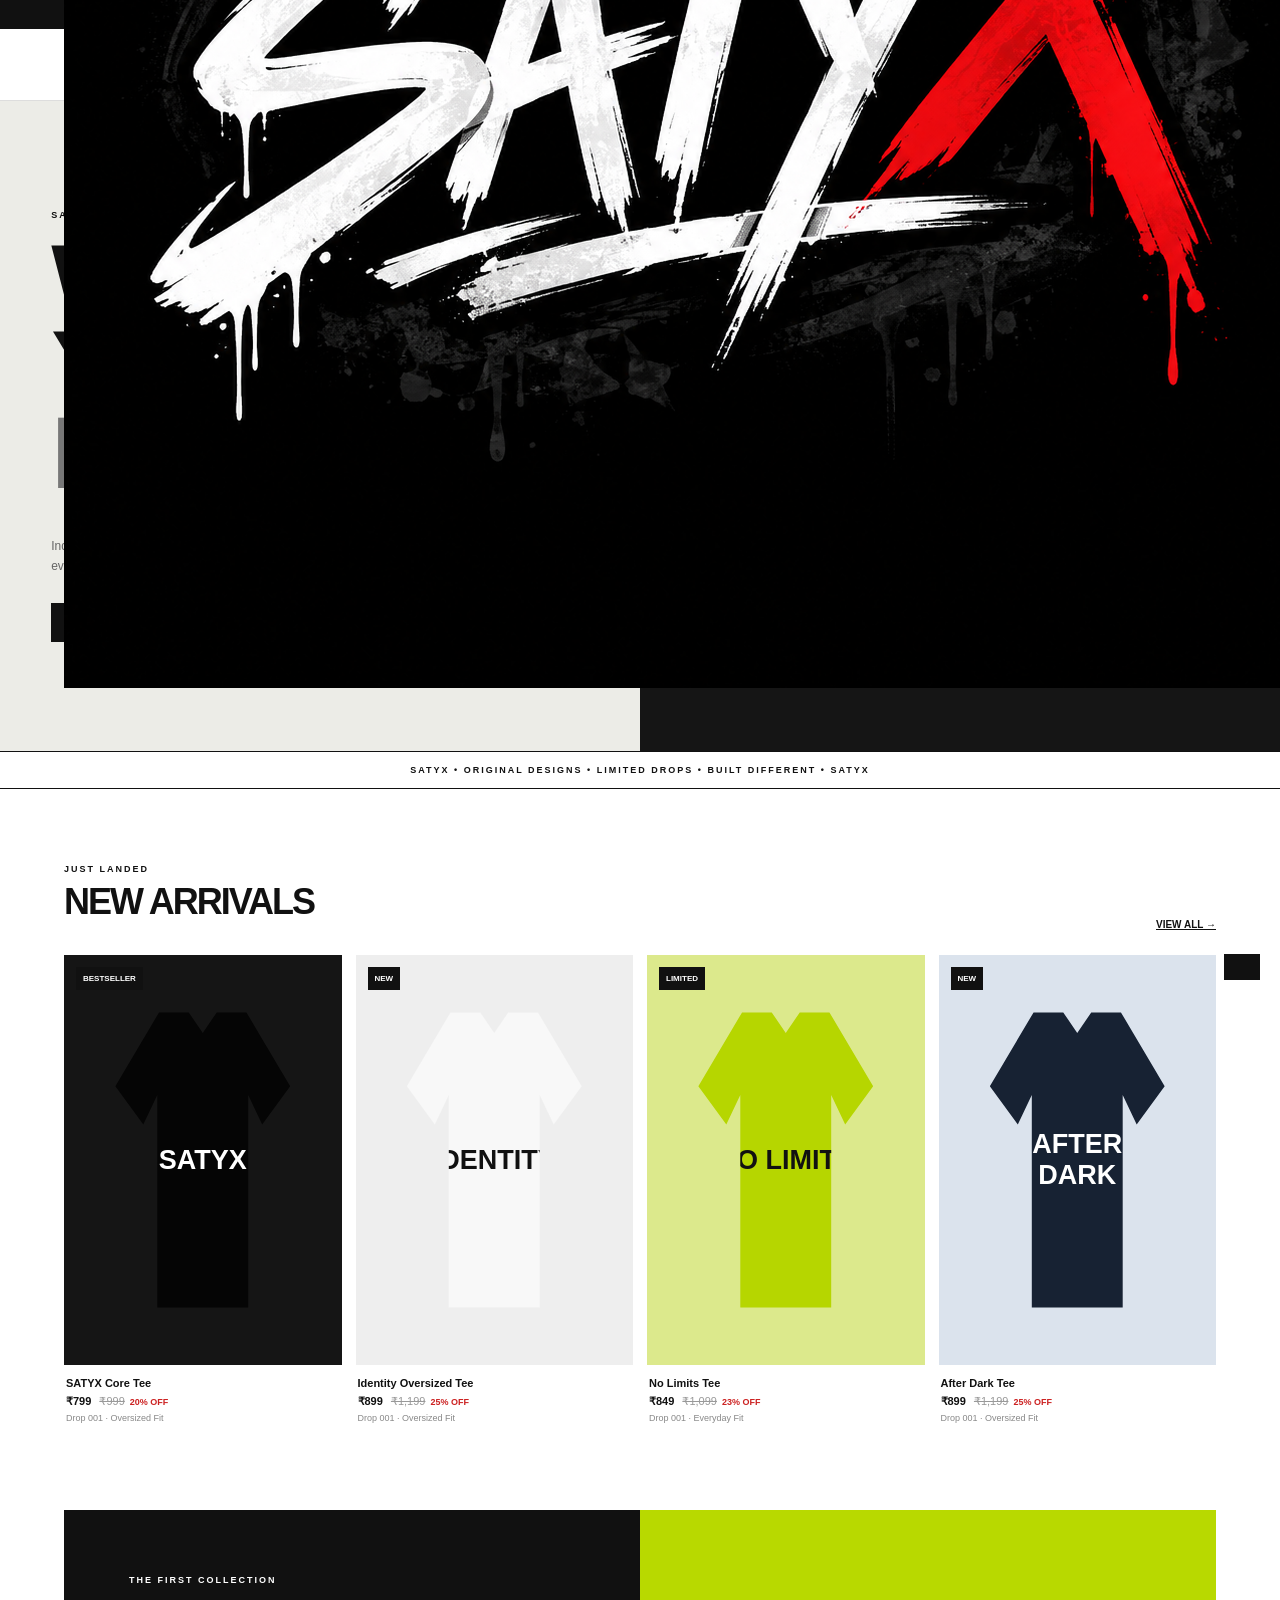
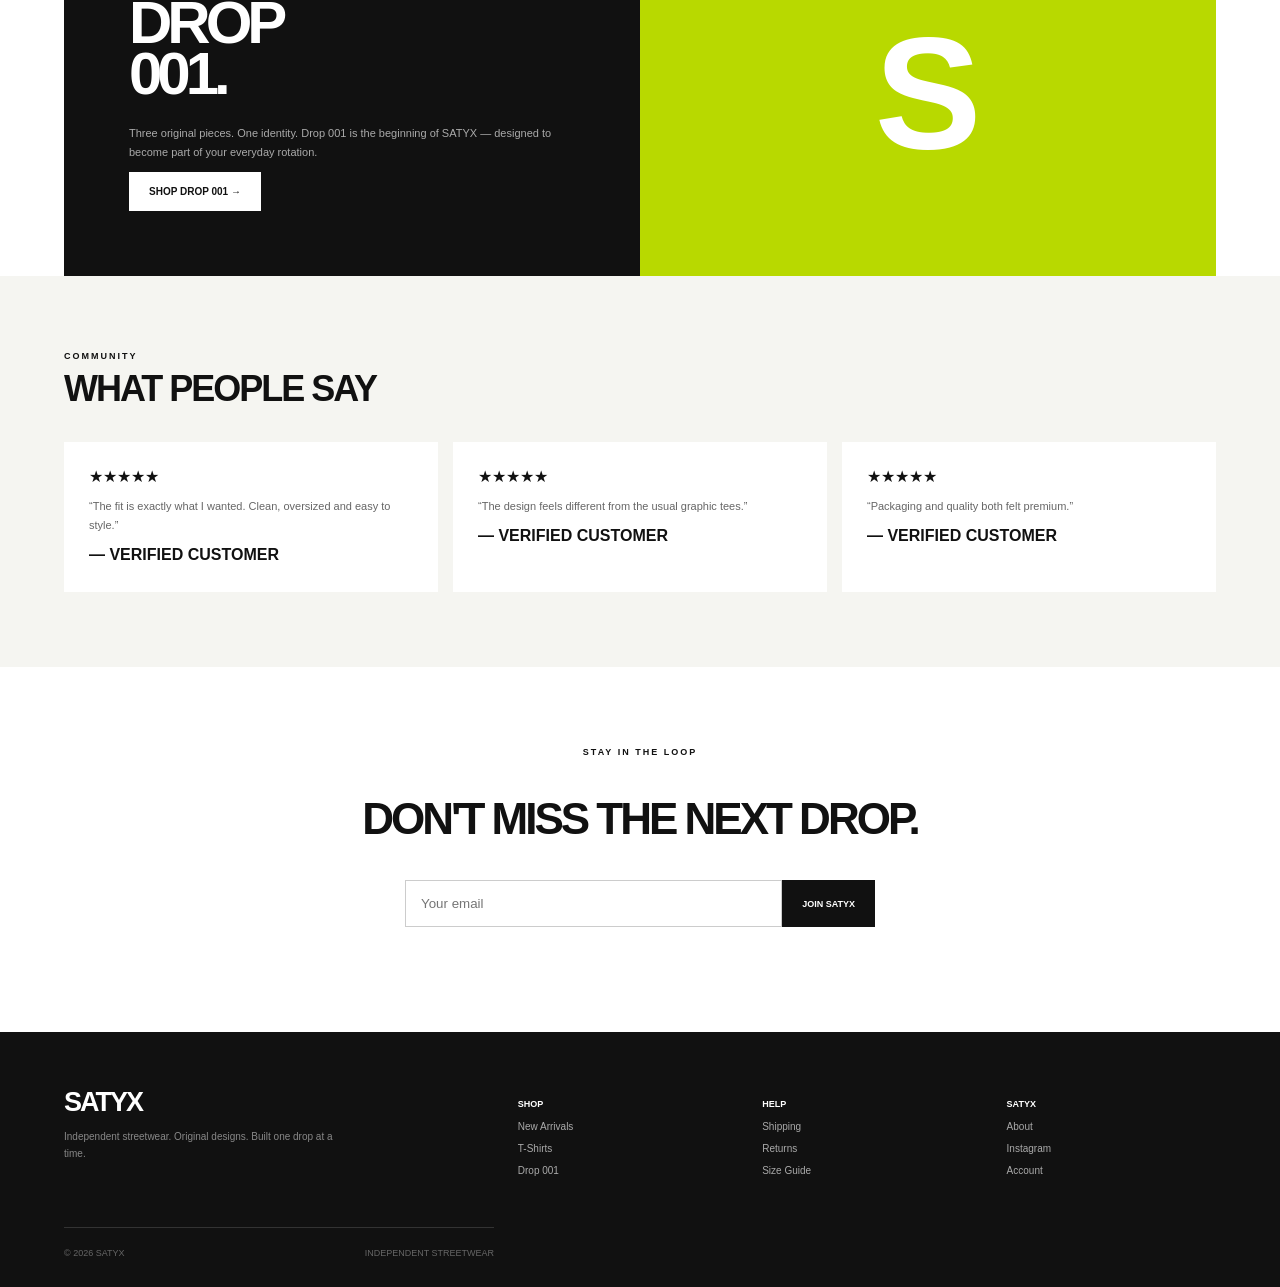
==== commit 72e6303d: "Add logo image to navigation header" ====
--- a/index.html
+++ b/index.html
@@ -1,4 +1,6 @@
 <!doctype html><html><head><meta charset="utf-8"><meta name="viewport" content="width=device-width,initial-scale=1"><title>Home — SATYX</title><link rel="stylesheet" href="style.css"></head><body>
 <div class="top">FREE SHIPPING ON ORDERS ABOVE ₹999 • DROP 001 IS LIVE</div>
-<header class="nav"><a class="logo" href="index.html">SATYX</a><nav class="links"><a href="new-arrivals.html">NEW ARRIVALS</a><a href="shop.html">SHOP</a><a href="drop-001.html">DROP 001</a><a href="about.html">ABOUT</a></nav><div class="actions"><a href="account.html">ACCOUNT</a><a href="cart.html">CART (<span id="count">0</span>)</a></div></header><section class="hero"><div class="heroText"><div class="eyebrow">SATYX / DROP 001</div><h1>WEAR<br>YOUR <span>IDENTITY.</span></h1><p>Independent streetwear built around original SATYX designs. Limited drops, everyday pieces and a point of view that doesn't need permission.</p><div class="heroBtns"><a class="btn black" href="new-arrivals.html">SHOP NEW ARRIVALS</a><a class="btn white" href="about.html">DISCOVER SATYX</a></div></div><div class="heroArt"><div class="tee">SATYX</div></div></section><div class="marquee">SATYX • ORIGINAL DESIGNS • LIMITED DROPS • BUILT DIFFERENT • SATYX</div><section class="section"><div class="head"><div><div class="eyebrow">JUST LANDED</div><h2>NEW ARRIVALS</h2></div><a class="view" href="new-arrivals.html">VIEW ALL →</a></div><div class="grid" id="grid"></div></section><div class="campaign"><div class="campaignText"><div class="eyebrow">THE FIRST COLLECTION</div><h2>DROP<br>001.</h2><p>Three original pieces. One identity. Drop 001 is the beginning of SATYX — designed to become part of your everyday rotation.</p><a class="btn white" href="drop-001.html">SHOP DROP 001 →</a></div><div class="campaignArt">S</div></div><section class="section reviews"><div class="head"><div><div class="eyebrow">COMMUNITY</div><h2>WHAT PEOPLE SAY</h2></div></div><div class="reviewGrid"><div class="review">★★★★★<p>“The fit is exactly what I wanted. Clean, oversized and easy to style.”</p><b>— VERIFIED CUSTOMER</b></div><div class="review">★★★★★<p>“The design feels different from the usual graphic tees.”</p><b>— VERIFIED CUSTOMER</b></div><div class="review">★★★★★<p>“Packaging and quality both felt premium.”</p><b>— VERIFIED CUSTOMER</b></div></div></section><section class="newsletter"><div class="eyebrow">STAY IN THE LOOP</div><h2>DON'T MISS THE NEXT DROP.</h2><form class="email" onsubmit="event.preventDefault();toast('You are on the list')"><input required type="email" placeholder="Your email"><button>JOIN SATYX</button></form></section>
-<footer><div class="foot"><div><h3>SATYX</h3><p style="color:#888;font-size:10px;max-width:270px;line-height:1.7">Independent streetwear. Original designs. Built one drop at a time.</p></div><div><h4>SHOP</h4><a href="new-arrivals.html">New Arrivals</a><a href="shop.html">T-Shirts</a><a href="drop-001.html">Drop 001</a></div><div><h4>HELP</h4><a href="#">Shipping</a><a href="#">Returns</a><a href="#">Size Guide</a></div><div><h4>SATYX</h4><a href="about.html">About</a><a href="#">Instagram</a><a href="account.html">Account</a></div></div><div class="copy"><span>© 2026 SATYX</span><span>INDEPENDENT STREETWEAR</span></div></footer><div class="toast" id="toast"></div><script src="script.js"></script><script>renderGrid("grid");</script></body></html>+<header class="nav"><a class="logo" href="index.html">
+    <img src="ChatGPT Image Aug 8, 2026, 07_18_56 PM.png" alt="SATYX">
+</a><nav class="links"><a href="new-arrivals.html">NEW ARRIVALS</a><a href="shop.html">SHOP</a><a href="drop-001.html">DROP 001</a><a href="about.html">ABOUT</a></nav><div class="actions"><a href="account.html">ACCOUNT</a><a href="cart.html">CART (<span id="count">0</span>)</a></div></header><section class="hero"><div class="heroText"><div class="eyebrow">SATYX / DROP 001</div><h1>WEAR<br>YOUR <span>IDENTITY.</span></h1><p>Independent streetwear built around original SATYX designs. Limited drops, everyday pieces and a point of view that doesn't need permission.</p><div class="heroBtns"><a class="btn black" href="new-arrivals.html">SHOP NEW ARRIVALS</a><a class="btn white" href="about.html">DISCOVER SATYX</a></div></div><div class="heroArt"><div class="tee">SATYX</div></div></section><div class="marquee">SATYX • ORIGINAL DESIGNS • LIMITED DROPS • BUILT DIFFERENT • SATYX</div><section class="section"><div class="head"><div><div class="eyebrow">JUST LANDED</div><h2>NEW ARRIVALS</h2></div><a class="view" href="new-arrivals.html">VIEW ALL →</a></div><div class="grid" id="grid"></div></section><div class="campaign"><div class="campaignText"><div class="eyebrow">THE FIRST COLLECTION</div><h2>DROP<br>001.</h2><p>Three original pieces. One identity. Drop 001 is the beginning of SATYX — designed to become part of your everyday rotation.</p><a class="btn white" href="drop-001.html">SHOP DROP 001 →</a></div><div class="campaignArt">S</div></div><section class="section reviews"><div class="head"><div><div class="eyebrow">COMMUNITY</div><h2>WHAT PEOPLE SAY</h2></div></div><div class="reviewGrid"><div class="review">★★★★★<p>“The fit is exactly what I wanted. Clean, oversized and easy to style.”</p><b>— VERIFIED CUSTOMER</b></div><div class="review">★★★★★<p>“The design feels different from the usual graphic tees.”</p><b>— VERIFIED CUSTOMER</b></div><div class="review">★★★★★<p>“Packaging and quality both felt premium.”</p><b>— VERIFIED CUSTOMER</b></div></div></section><section class="newsletter"><div class="eyebrow">STAY IN THE LOOP</div><h2>DON'T MISS THE NEXT DROP.</h2><form class="email" onsubmit="event.preventDefault();toast('You are on the list')"><input required type="email" placeholder="Your email"><button>JOIN SATYX</button></form></section>
+<footer><div class="foot"><div><h3>SATYX</h3><p style="color:#888;font-size:10px;max-width:270px;line-height:1.7">Independent streetwear. Original designs. Built one drop at a time.</p></div><div><h4>SHOP</h4><a href="new-arrivals.html">New Arrivals</a><a href="shop.html">T-Shirts</a><a href="drop-001.html">Drop 001</a></div><div><h4>HELP</h4><a href="#">Shipping</a><a href="#">Returns</a><a href="#">Size Guide</a></div><div><h4>SATYX</h4><a href="about.html">About</a><a href="#">Instagram</a><a href="account.html">Account</a></div></div><div class="copy"><span>© 2026 SATYX</span><span>INDEPENDENT STREETWEAR</span></div></footer><div class="toast" id="toast"></div><script src="script.js"></script><script>renderGrid("grid");</script></body></html>
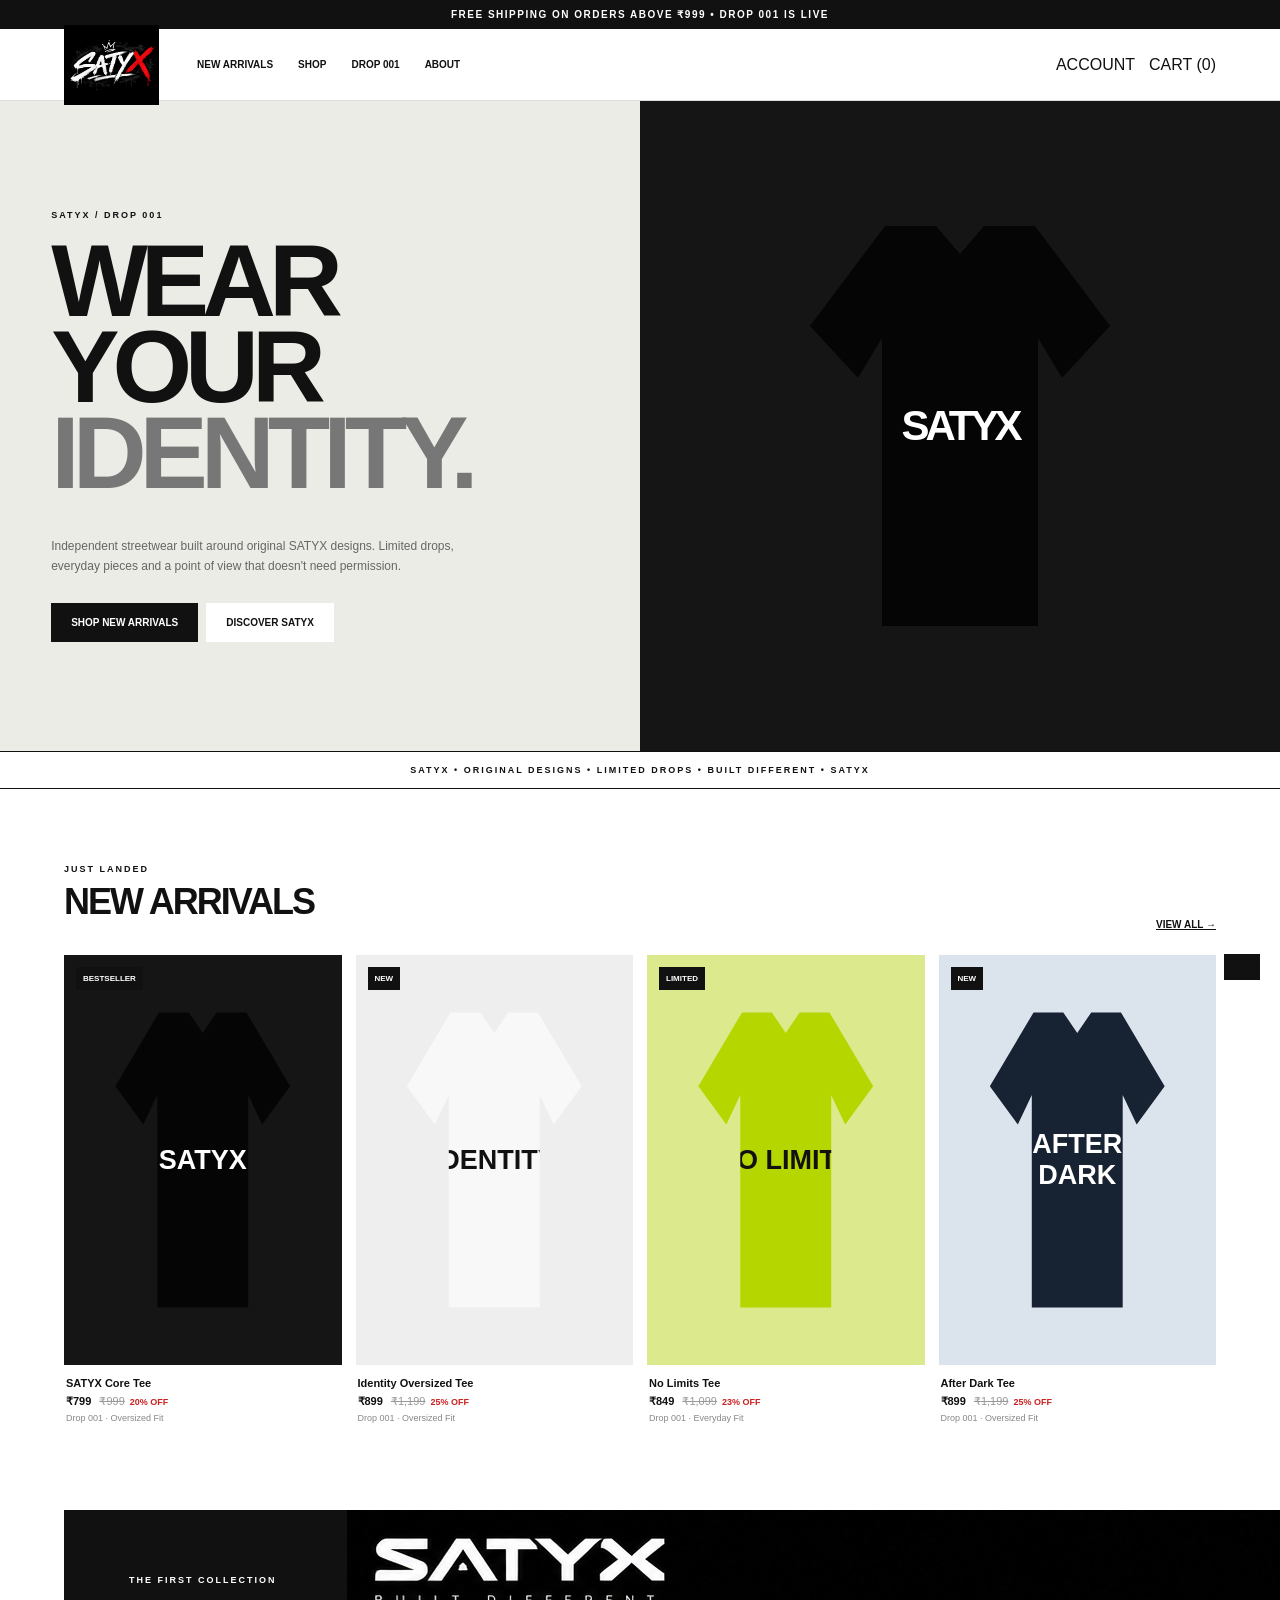
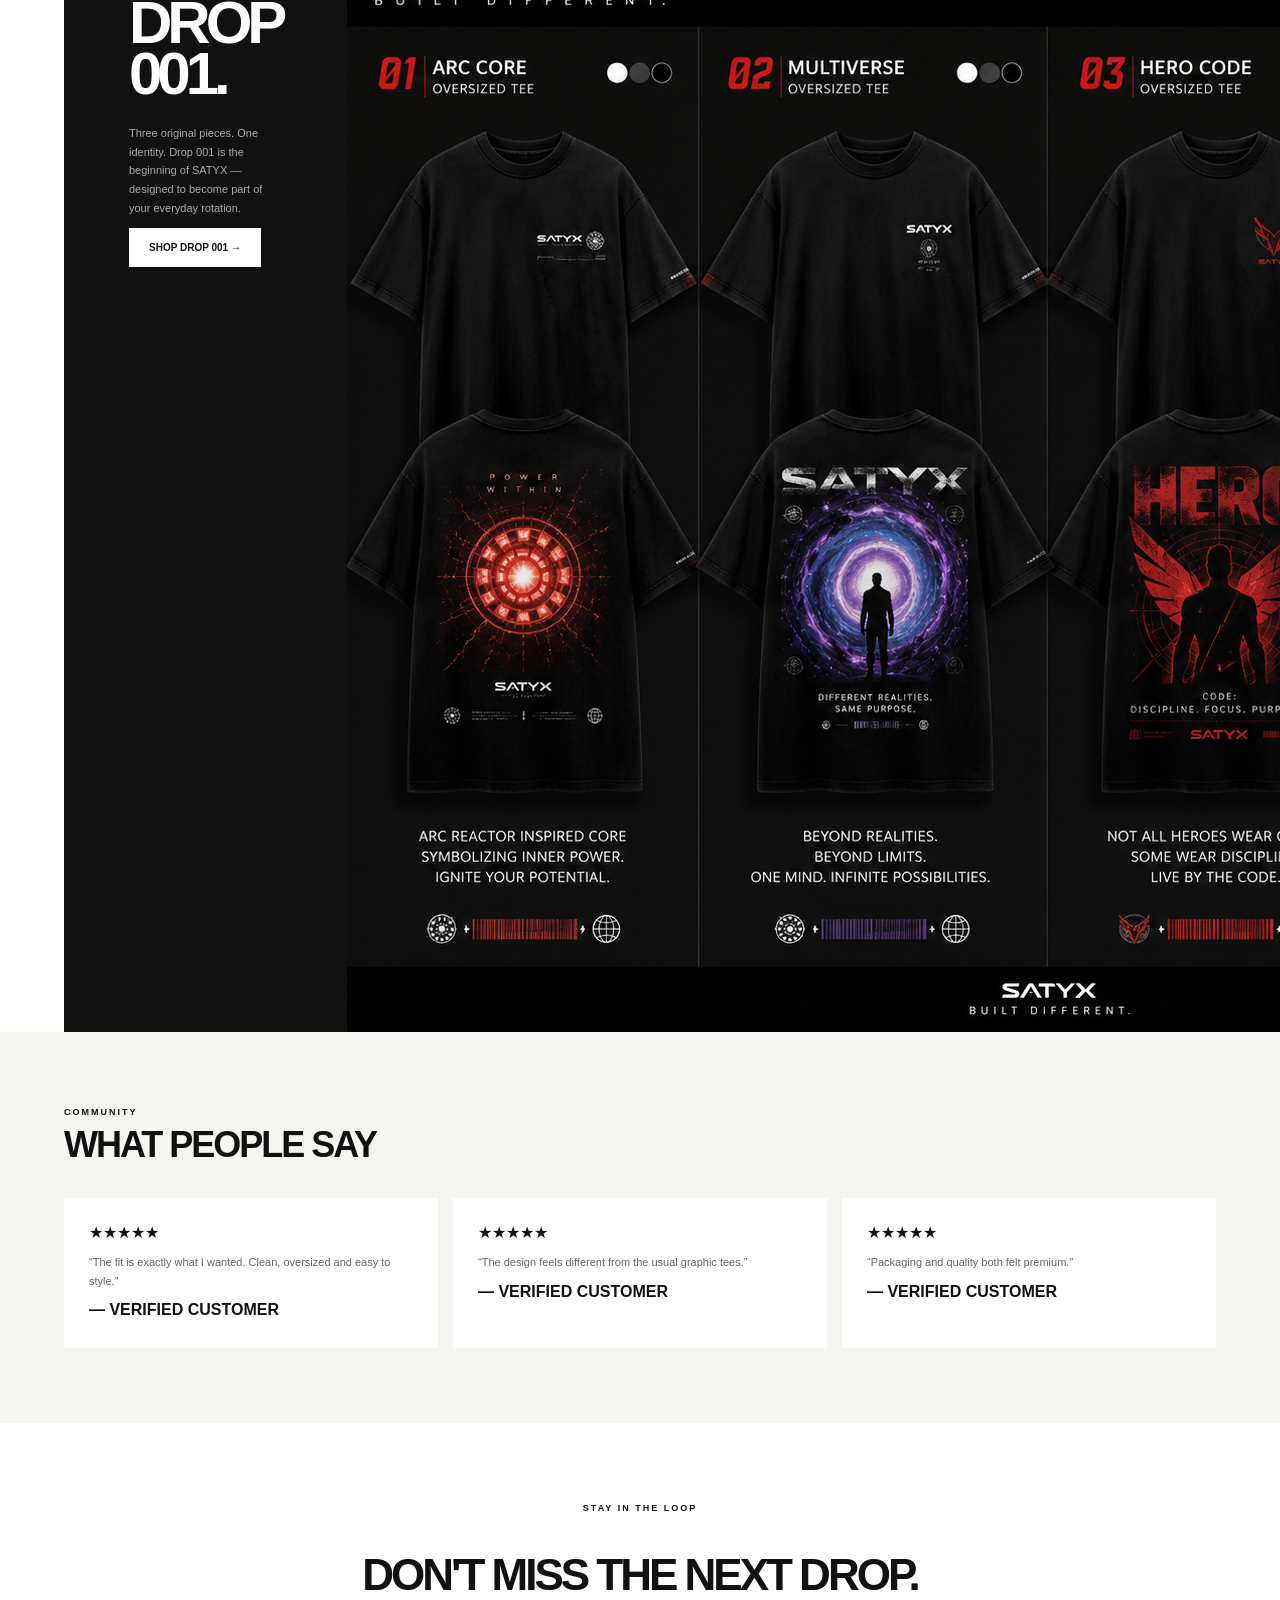
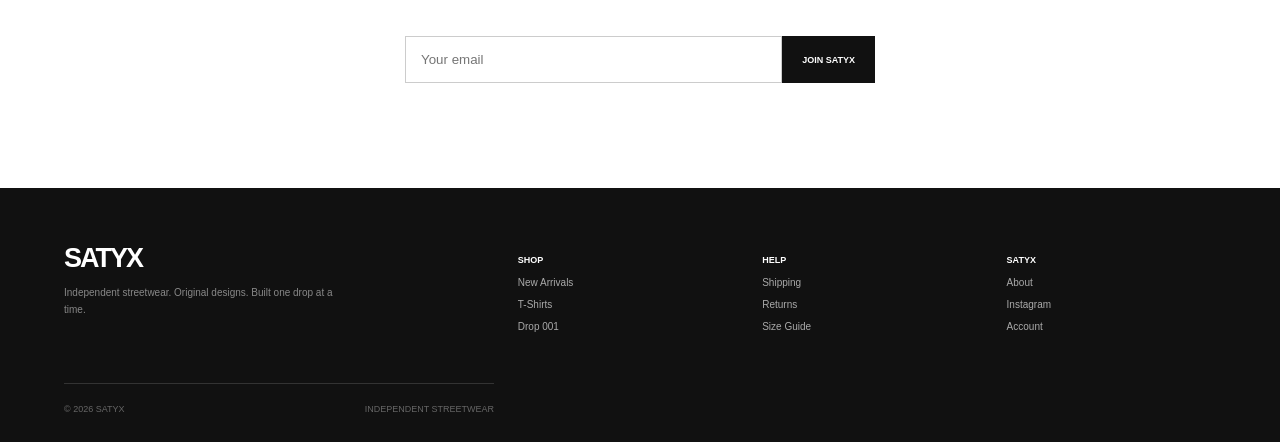
==== commit 6087de8e: "Add image for SATYX Drop 001 collection Added an image for the SATYX Drop 001 collection in the camp" ====
--- a/index.html
+++ b/index.html
@@ -2,5 +2,8 @@
 <div class="top">FREE SHIPPING ON ORDERS ABOVE ₹999 • DROP 001 IS LIVE</div>
 <header class="nav"><a class="logo" href="index.html">
     <img src="ChatGPT Image Aug 8, 2026, 07_18_56 PM.png" alt="SATYX">
-</a><nav class="links"><a href="new-arrivals.html">NEW ARRIVALS</a><a href="shop.html">SHOP</a><a href="drop-001.html">DROP 001</a><a href="about.html">ABOUT</a></nav><div class="actions"><a href="account.html">ACCOUNT</a><a href="cart.html">CART (<span id="count">0</span>)</a></div></header><section class="hero"><div class="heroText"><div class="eyebrow">SATYX / DROP 001</div><h1>WEAR<br>YOUR <span>IDENTITY.</span></h1><p>Independent streetwear built around original SATYX designs. Limited drops, everyday pieces and a point of view that doesn't need permission.</p><div class="heroBtns"><a class="btn black" href="new-arrivals.html">SHOP NEW ARRIVALS</a><a class="btn white" href="about.html">DISCOVER SATYX</a></div></div><div class="heroArt"><div class="tee">SATYX</div></div></section><div class="marquee">SATYX • ORIGINAL DESIGNS • LIMITED DROPS • BUILT DIFFERENT • SATYX</div><section class="section"><div class="head"><div><div class="eyebrow">JUST LANDED</div><h2>NEW ARRIVALS</h2></div><a class="view" href="new-arrivals.html">VIEW ALL →</a></div><div class="grid" id="grid"></div></section><div class="campaign"><div class="campaignText"><div class="eyebrow">THE FIRST COLLECTION</div><h2>DROP<br>001.</h2><p>Three original pieces. One identity. Drop 001 is the beginning of SATYX — designed to become part of your everyday rotation.</p><a class="btn white" href="drop-001.html">SHOP DROP 001 →</a></div><div class="campaignArt">S</div></div><section class="section reviews"><div class="head"><div><div class="eyebrow">COMMUNITY</div><h2>WHAT PEOPLE SAY</h2></div></div><div class="reviewGrid"><div class="review">★★★★★<p>“The fit is exactly what I wanted. Clean, oversized and easy to style.”</p><b>— VERIFIED CUSTOMER</b></div><div class="review">★★★★★<p>“The design feels different from the usual graphic tees.”</p><b>— VERIFIED CUSTOMER</b></div><div class="review">★★★★★<p>“Packaging and quality both felt premium.”</p><b>— VERIFIED CUSTOMER</b></div></div></section><section class="newsletter"><div class="eyebrow">STAY IN THE LOOP</div><h2>DON'T MISS THE NEXT DROP.</h2><form class="email" onsubmit="event.preventDefault();toast('You are on the list')"><input required type="email" placeholder="Your email"><button>JOIN SATYX</button></form></section>
+</a><nav class="links"><a href="new-arrivals.html">NEW ARRIVALS</a><a href="shop.html">SHOP</a><a href="drop-001.html">DROP 001</a><a href="about.html">ABOUT</a></nav><div class="actions"><a href="account.html">ACCOUNT</a><a href="cart.html">CART (<span id="count">0</span>)</a></div></header><section class="hero"><div class="heroText"><div class="eyebrow">SATYX / DROP 001</div><h1>WEAR<br>YOUR <span>IDENTITY.</span></h1><p>Independent streetwear built around original SATYX designs. Limited drops, everyday pieces and a point of view that doesn't need permission.</p><div class="heroBtns"><a class="btn black" href="new-arrivals.html">SHOP NEW ARRIVALS</a><a class="btn white" href="about.html">DISCOVER SATYX</a></div></div><div class="heroArt"><div class="tee">SATYX</div></div></section><div class="marquee">SATYX • ORIGINAL DESIGNS • LIMITED DROPS • BUILT DIFFERENT • SATYX</div><section class="section"><div class="head"><div><div class="eyebrow">JUST LANDED</div><h2>NEW ARRIVALS</h2></div><a class="view" href="new-arrivals.html">VIEW ALL →</a></div><div class="grid" id="grid"></div></section><div class="campaign"><div class="campaignText"><div class="eyebrow">THE FIRST COLLECTION</div><h2>DROP<br>001.</h2><p>Three original pieces. One identity. Drop 001 is the beginning of SATYX — designed to become part of your everyday rotation.</p><a class="btn white" href="drop-001.html">SHOP DROP 001 →</a></div><div class="campaignArt">
+    <img src="ChatGPT Image Aug 8, 2026, 07_39_18 PM.png" alt="SATYX Drop 001 Collection">
+</div>
+</div><section class="section reviews"><div class="head"><div><div class="eyebrow">COMMUNITY</div><h2>WHAT PEOPLE SAY</h2></div></div><div class="reviewGrid"><div class="review">★★★★★<p>“The fit is exactly what I wanted. Clean, oversized and easy to style.”</p><b>— VERIFIED CUSTOMER</b></div><div class="review">★★★★★<p>“The design feels different from the usual graphic tees.”</p><b>— VERIFIED CUSTOMER</b></div><div class="review">★★★★★<p>“Packaging and quality both felt premium.”</p><b>— VERIFIED CUSTOMER</b></div></div></section><section class="newsletter"><div class="eyebrow">STAY IN THE LOOP</div><h2>DON'T MISS THE NEXT DROP.</h2><form class="email" onsubmit="event.preventDefault();toast('You are on the list')"><input required type="email" placeholder="Your email"><button>JOIN SATYX</button></form></section>
 <footer><div class="foot"><div><h3>SATYX</h3><p style="color:#888;font-size:10px;max-width:270px;line-height:1.7">Independent streetwear. Original designs. Built one drop at a time.</p></div><div><h4>SHOP</h4><a href="new-arrivals.html">New Arrivals</a><a href="shop.html">T-Shirts</a><a href="drop-001.html">Drop 001</a></div><div><h4>HELP</h4><a href="#">Shipping</a><a href="#">Returns</a><a href="#">Size Guide</a></div><div><h4>SATYX</h4><a href="about.html">About</a><a href="#">Instagram</a><a href="account.html">Account</a></div></div><div class="copy"><span>© 2026 SATYX</span><span>INDEPENDENT STREETWEAR</span></div></footer><div class="toast" id="toast"></div><script src="script.js"></script><script>renderGrid("grid");</script></body></html>
--- a/style.css
+++ b/style.css
@@ -1 +1,6 @@
 *{box-sizing:border-box}body{margin:0;font-family:Arial,Helvetica,sans-serif;color:#111;background:#fff}a{color:inherit;text-decoration:none}button{font:inherit;cursor:pointer}.top{background:#111;color:#fff;text-align:center;padding:9px;font-size:10px;font-weight:700;letter-spacing:1.5px}.nav{height:72px;border-bottom:1px solid #ddd;display:flex;align-items:center;padding:0 5%;gap:38px;position:sticky;top:0;background:#fff;z-index:10}.logo{font-size:26px;font-weight:900;letter-spacing:-2px}.links{display:flex;gap:25px;flex:1}.links a,.actions button{border:0;background:none;font-size:10px;font-weight:700}.actions{display:flex;gap:14px}.hero{display:grid;grid-template-columns:1fr 1fr;min-height:650px;background:#ecece7}.heroText{padding:8%;display:flex;justify-content:center;flex-direction:column}.eyebrow{font-size:9px;font-weight:800;letter-spacing:2px}.hero h1{font-size:clamp(55px,8vw,110px);line-height:.84;letter-spacing:-7px;margin:18px 0 28px}.hero h1 span{color:#777}.hero p,.copy{max-width:430px;color:#666;font-size:12px;line-height:1.7}.heroBtns{display:flex;gap:8px;margin-top:15px}.btn{display:inline-block;padding:14px 20px;border:0;font-size:10px;font-weight:800;text-align:center}.black{background:#111;color:#fff}.white{background:#fff;color:#111}.heroArt{background:#151515;display:flex;align-items:center;justify-content:center}.tee{width:300px;height:400px;background:#050505;color:#fff;display:flex;align-items:center;justify-content:center;font-size:42px;font-weight:900;letter-spacing:-4px;clip-path:polygon(25% 0,42% 0,50% 7%,58% 0,75% 0,100% 25%,84% 38%,76% 28%,76% 100%,24% 100%,24% 28%,16% 38%,0 25%);box-shadow:0 30px 70px #0008}.marquee{padding:13px;border-top:1px solid #111;border-bottom:1px solid #111;text-align:center;font-size:9px;font-weight:800;letter-spacing:2px}.section{padding:75px 5%}.head{display:flex;justify-content:space-between;align-items:end;margin-bottom:25px}.head h2{font-size:36px;letter-spacing:-2px;margin:7px 0}.view{font-size:10px;text-decoration:underline;font-weight:700}.grid{display:grid;grid-template-columns:repeat(4,1fr);gap:14px}.card{cursor:pointer}.pic{height:410px;background:#eee;display:flex;align-items:center;justify-content:center;position:relative;overflow:hidden}.pic.dark{background:#151515}.pic.lime{background:#dce98c}.pic.blue{background:#dbe3ed}.shirt{width:63%;height:72%;display:flex;align-items:center;justify-content:center;text-align:center;font-size:27px;font-weight:900;clip-path:polygon(25% 0,42% 0,50% 7%,58% 0,75% 0,100% 25%,84% 38%,76% 28%,76% 100%,24% 100%,24% 28%,16% 38%,0 25%)}.dark .shirt{background:#050505;color:#fff}.pic:not(.dark):not(.lime):not(.blue) .shirt{background:#f8f8f8}.lime .shirt{background:#b6d600}.blue .shirt{background:#172233;color:#fff}.badge{position:absolute;top:12px;left:12px;background:#111;color:#fff;padding:7px;font-size:8px;font-weight:800}.heart{position:absolute;right:10px;top:10px;border:0;border-radius:50%;background:#fff;width:30px;height:30px}.info{padding:12px 2px}.name{font-size:11px;font-weight:800;margin-bottom:6px}.price{font-size:11px;font-weight:800}.old{text-decoration:line-through;color:#999;margin-left:5px;font-weight:500}.off{color:#c22;font-size:9px;margin-left:5px}.meta{color:#888;font-size:9px;margin-top:5px}.campaign{margin:0 5%;background:#111;color:#fff;display:grid;grid-template-columns:1fr 1fr}.campaignText{padding:65px}.campaign h2{font-size:60px;line-height:.85;letter-spacing:-5px;margin:12px 0 25px}.campaign p{color:#aaa;line-height:1.7;font-size:11px;max-width:430px}.campaignArt{background:#b8d900;display:flex;align-items:center;justify-content:center;font-size:160px;font-weight:900}.reviews{background:#f5f5f1}.reviewGrid{display:grid;grid-template-columns:repeat(3,1fr);gap:15px}.review{background:#fff;padding:25px;min-height:150px}.review p{font-size:11px;color:#666;line-height:1.7}.newsletter{text-align:center;padding:80px 5%}.newsletter h2{font-size:44px;letter-spacing:-3px}.email{display:flex;max-width:470px;margin:25px auto}.email input{flex:1;padding:15px;border:1px solid #ccc}.email button{background:#111;color:#fff;border:0;padding:0 20px;font-size:9px;font-weight:800}footer{background:#111;color:#fff;padding:55px 5% 25px}.foot{display:grid;grid-template-columns:2fr 1fr 1fr 1fr;gap:35px}.foot h3{margin:0;font-size:27px;letter-spacing:-2px}.foot h4{font-size:9px}.foot a{display:block;color:#aaa;font-size:10px;margin:11px 0}.copy{border-top:1px solid #333;margin-top:40px;padding-top:18px;color:#666;font-size:9px;display:flex;justify-content:space-between}.pageHero{background:#111;color:#fff;padding:80px 5%}.pageHero h1{font-size:70px;letter-spacing:-5px;line-height:.9;margin:12px 0}.page{padding:70px 5%;max-width:1200px;margin:auto}.filters{display:flex;gap:7px;margin-bottom:20px}.filter{background:#fff;border:1px solid #ccc;padding:10px 15px;font-size:9px;font-weight:800}.filter.active{background:#111;color:#fff}.detail{display:grid;grid-template-columns:1.1fr .9fr;gap:40px}.gallery{display:grid;grid-template-columns:1fr 1fr;gap:8px}.gallery .pic{height:400px}.detailInfo h1{font-size:50px;letter-spacing:-4px;line-height:.9}.detailInfo p{font-size:11px;color:#666;line-height:1.7}.sizes{display:flex;gap:6px;margin:10px 0 20px}.size{padding:11px 18px;border:1px solid #ccc;background:#fff;font-size:9px;font-weight:800}.size.sel{background:#111;color:#fff}.buy{display:flex;gap:7px}.buy button{flex:1}.field{margin:12px 0}.field label{display:block;font-size:9px;font-weight:800;margin-bottom:5px}.field input,.field textarea{width:100%;padding:13px;border:1px solid #ccc}.account{max-width:450px;margin:auto}.account h1{font-size:50px;letter-spacing:-4px;line-height:.9}.checkoutGrid{display:grid;grid-template-columns:1fr .8fr;gap:30px}.summary{background:#f5f5f1;padding:20px}.cartItem{display:grid;grid-template-columns:100px 1fr;gap:15px;border-bottom:1px solid #eee;padding:18px 0}.mini{height:100px;background:#151515;color:#fff;display:flex;align-items:center;justify-content:center;font-size:10px;font-weight:900}.empty{padding:70px;text-align:center;color:#777}.toast{position:fixed;bottom:20px;right:20px;background:#111;color:#fff;padding:13px 18px;font-size:10px;z-index:50;transform:translateY(100px);transition:.2s}.toast.show{transform:none}@media(max-width:800px){.links{display:none}.nav{gap:15px}.grid{grid-template-columns:repeat(2,1fr)}.pic{height:300px}.campaign{grid-template-columns:1fr}.campaignArt{height:250px}.foot{grid-template-columns:1fr 1fr}.hero{grid-template-columns:1fr}.heroArt{height:430px}.detail,.checkoutGrid{grid-template-columns:1fr}.reviewGrid{grid-template-columns:1fr}.pageHero h1{font-size:52px}}@media(max-width:500px){.grid{gap:8px}.pic{height:250px}.hero h1{letter-spacing:-5px}.section,.page{padding:55px 5%}.campaignText{padding:45px 30px}.foot{grid-template-columns:1fr 1fr}.detailInfo h1{font-size:40px}}
+.logo img {
+    width: 95px;
+    height:80px;
+    display: block;
+}
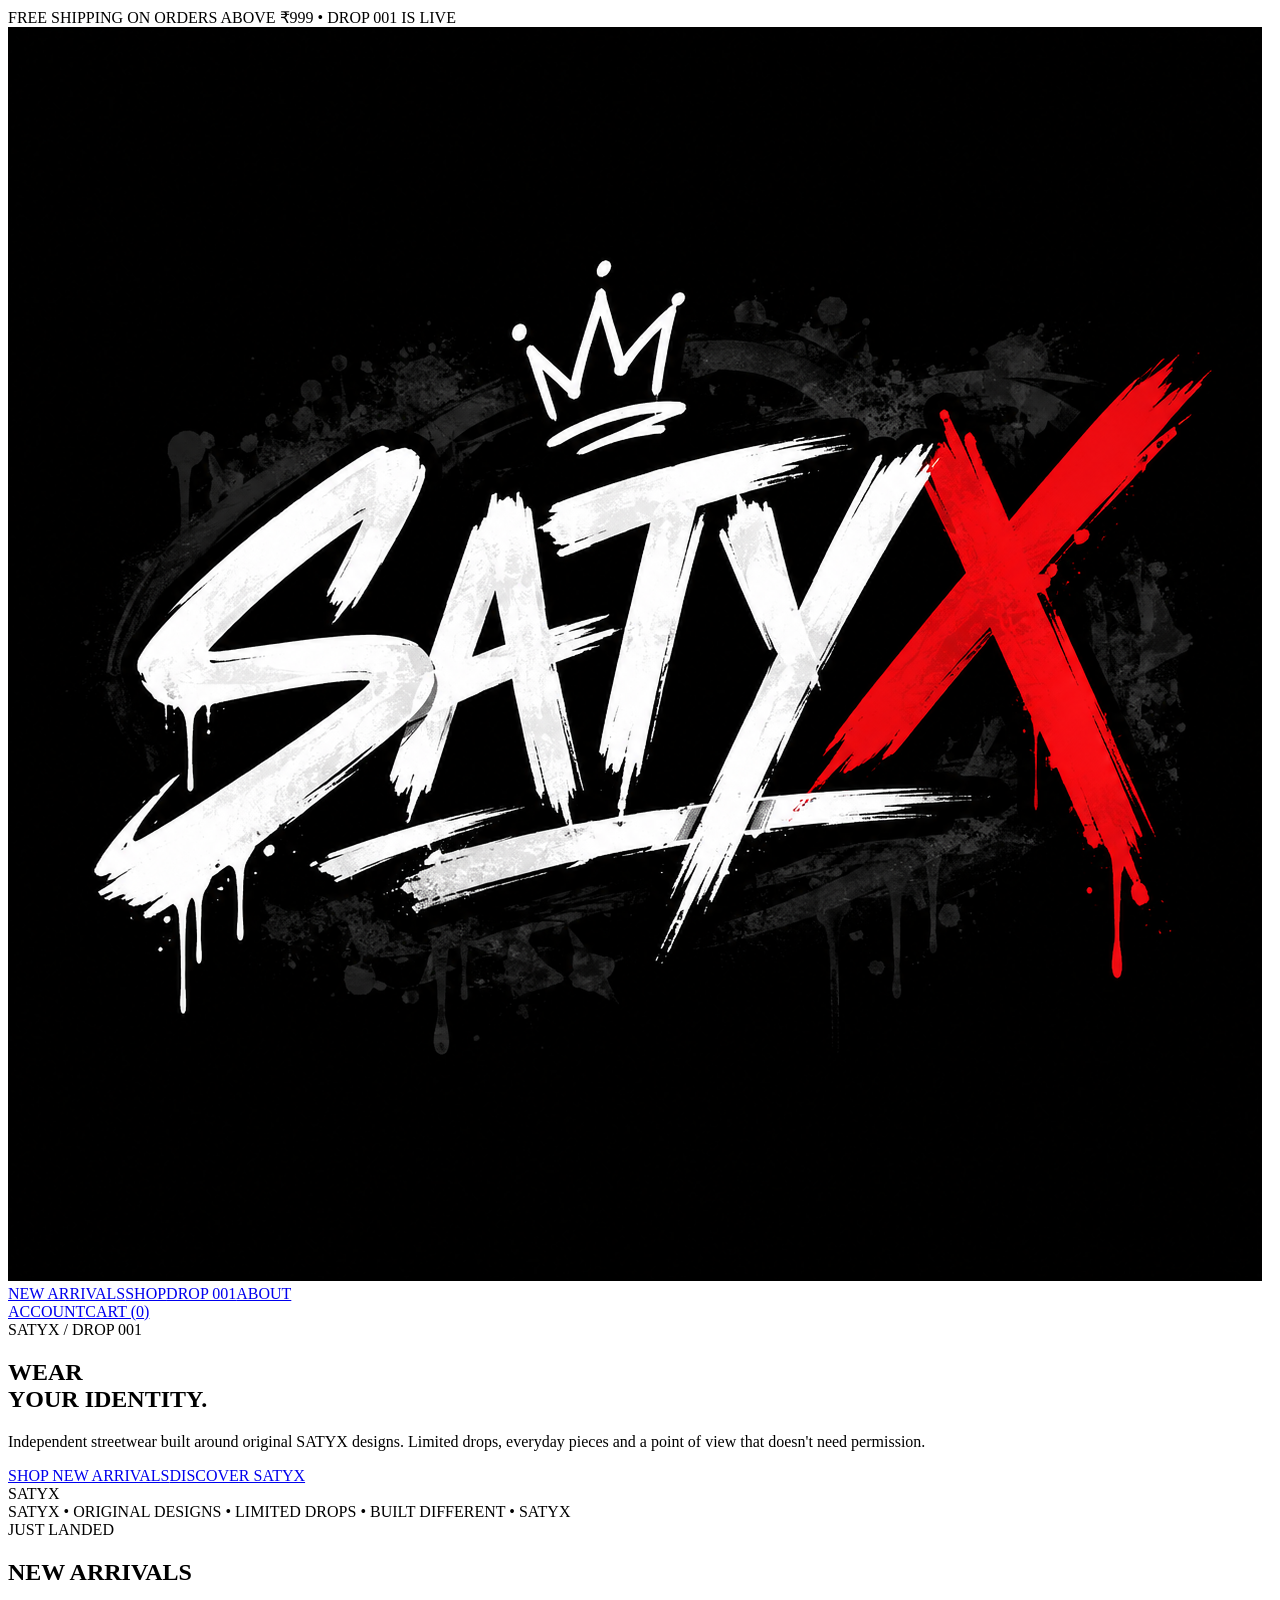
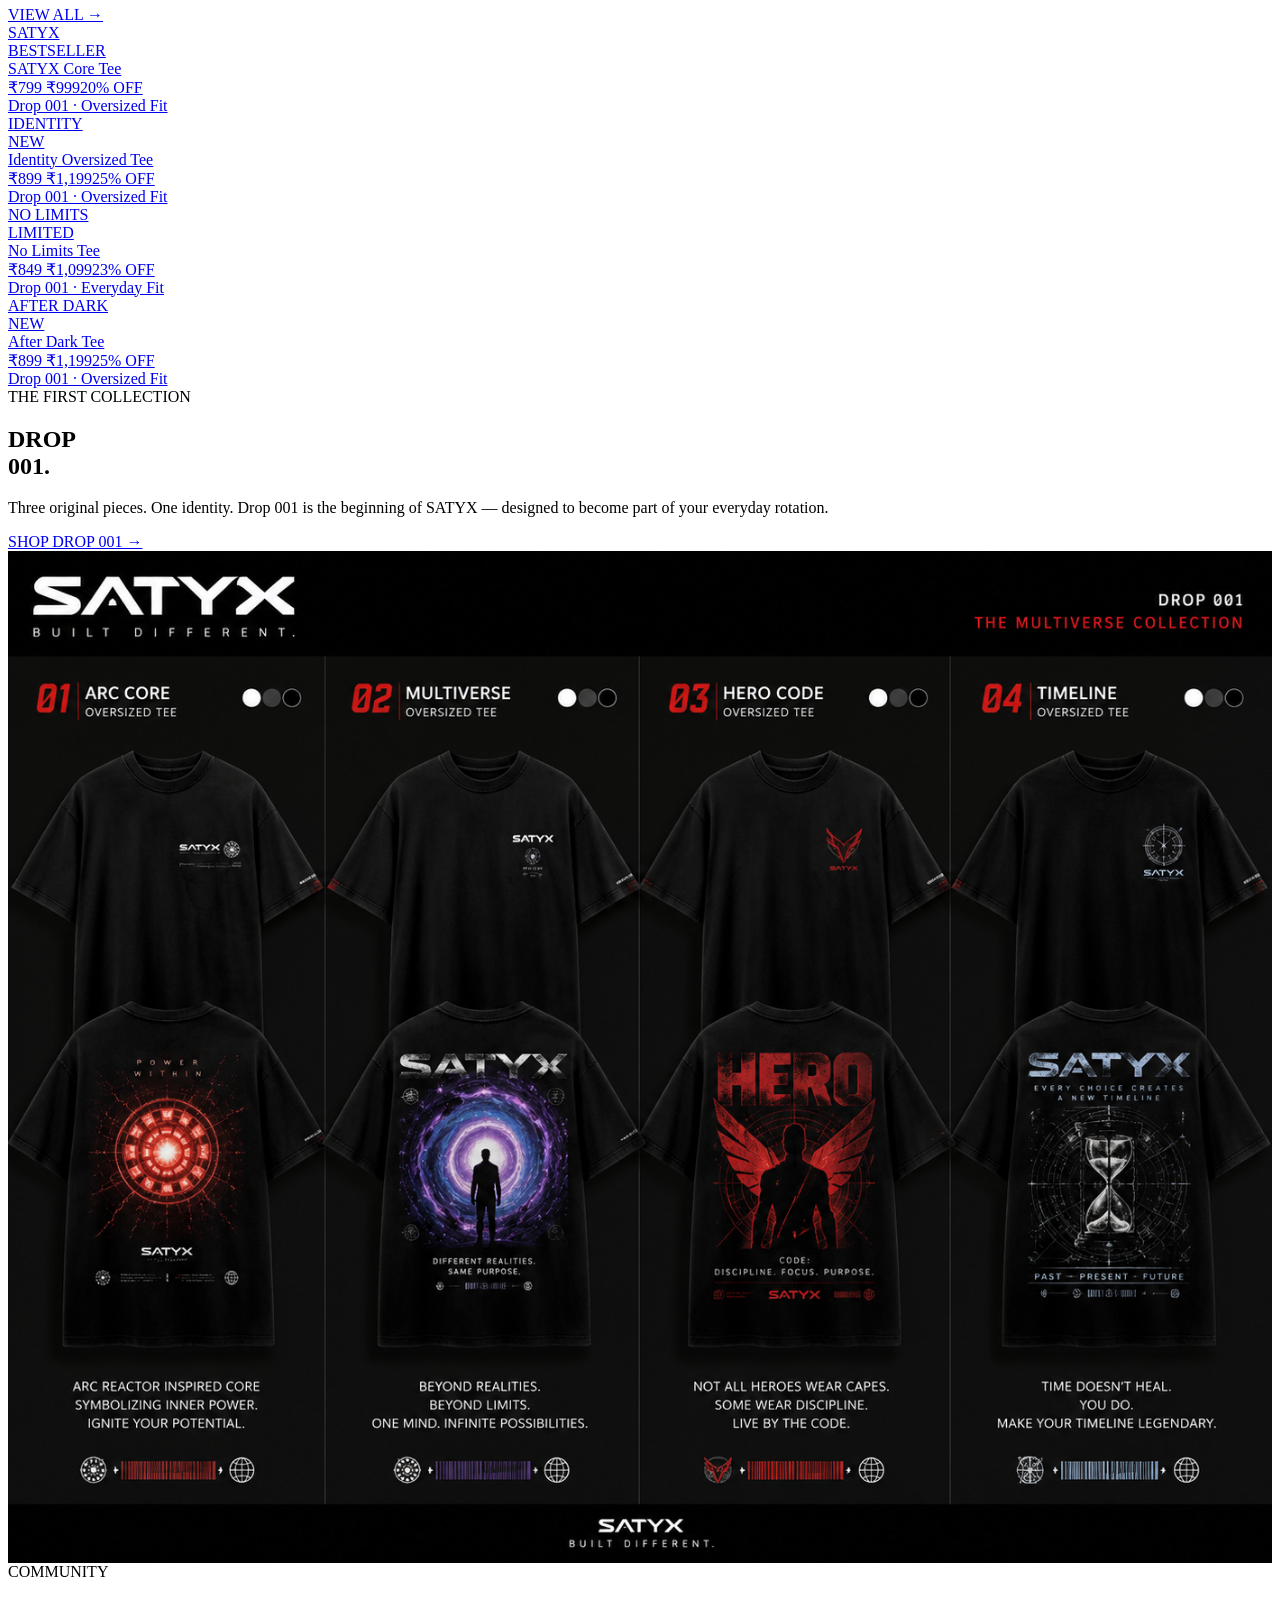
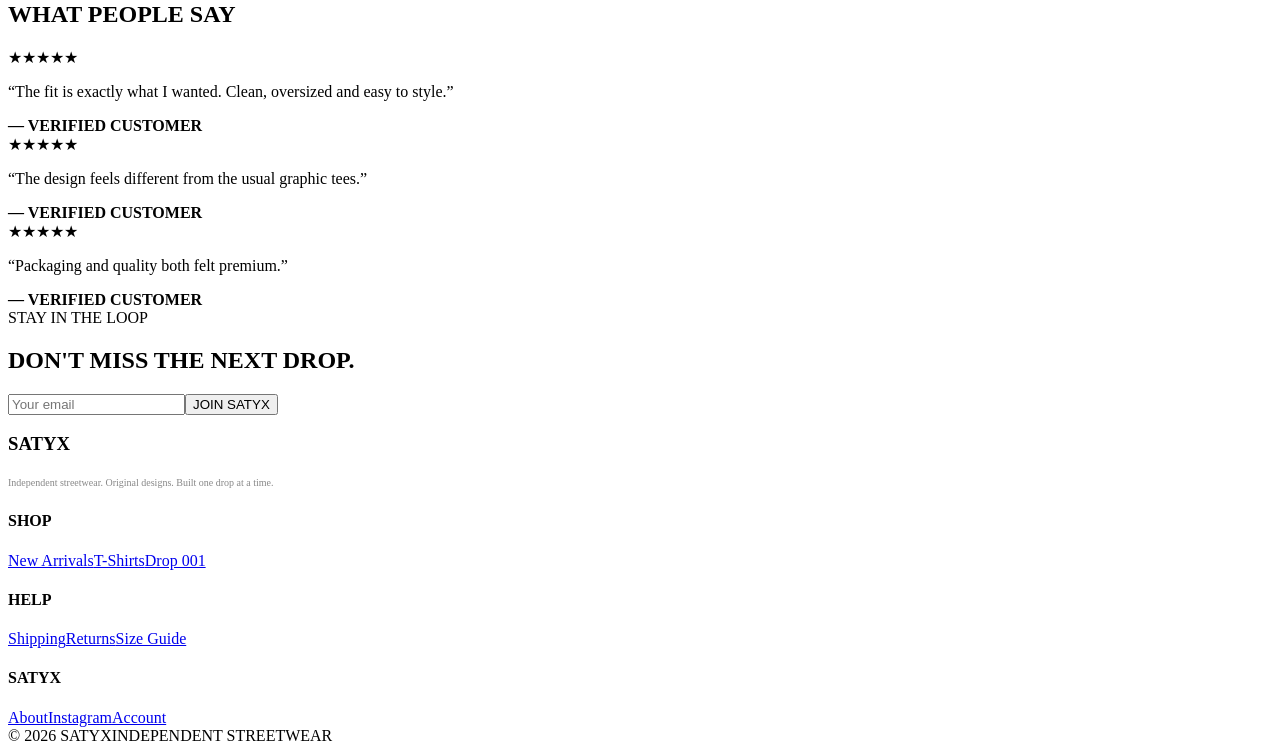
==== commit 3a0a8be8: "Add community reviews section to index.html Added a reviews section to showcase customer feedback." ====
--- a/index.html
+++ b/index.html
@@ -5,5 +5,6 @@
 </a><nav class="links"><a href="new-arrivals.html">NEW ARRIVALS</a><a href="shop.html">SHOP</a><a href="drop-001.html">DROP 001</a><a href="about.html">ABOUT</a></nav><div class="actions"><a href="account.html">ACCOUNT</a><a href="cart.html">CART (<span id="count">0</span>)</a></div></header><section class="hero"><div class="heroText"><div class="eyebrow">SATYX / DROP 001</div><h1>WEAR<br>YOUR <span>IDENTITY.</span></h1><p>Independent streetwear built around original SATYX designs. Limited drops, everyday pieces and a point of view that doesn't need permission.</p><div class="heroBtns"><a class="btn black" href="new-arrivals.html">SHOP NEW ARRIVALS</a><a class="btn white" href="about.html">DISCOVER SATYX</a></div></div><div class="heroArt"><div class="tee">SATYX</div></div></section><div class="marquee">SATYX • ORIGINAL DESIGNS • LIMITED DROPS • BUILT DIFFERENT • SATYX</div><section class="section"><div class="head"><div><div class="eyebrow">JUST LANDED</div><h2>NEW ARRIVALS</h2></div><a class="view" href="new-arrivals.html">VIEW ALL →</a></div><div class="grid" id="grid"></div></section><div class="campaign"><div class="campaignText"><div class="eyebrow">THE FIRST COLLECTION</div><h2>DROP<br>001.</h2><p>Three original pieces. One identity. Drop 001 is the beginning of SATYX — designed to become part of your everyday rotation.</p><a class="btn white" href="drop-001.html">SHOP DROP 001 →</a></div><div class="campaignArt">
     <img src="ChatGPT Image Aug 8, 2026, 07_39_18 PM.png" alt="SATYX Drop 001 Collection">
 </div>
+    
 </div><section class="section reviews"><div class="head"><div><div class="eyebrow">COMMUNITY</div><h2>WHAT PEOPLE SAY</h2></div></div><div class="reviewGrid"><div class="review">★★★★★<p>“The fit is exactly what I wanted. Clean, oversized and easy to style.”</p><b>— VERIFIED CUSTOMER</b></div><div class="review">★★★★★<p>“The design feels different from the usual graphic tees.”</p><b>— VERIFIED CUSTOMER</b></div><div class="review">★★★★★<p>“Packaging and quality both felt premium.”</p><b>— VERIFIED CUSTOMER</b></div></div></section><section class="newsletter"><div class="eyebrow">STAY IN THE LOOP</div><h2>DON'T MISS THE NEXT DROP.</h2><form class="email" onsubmit="event.preventDefault();toast('You are on the list')"><input required type="email" placeholder="Your email"><button>JOIN SATYX</button></form></section>
 <footer><div class="foot"><div><h3>SATYX</h3><p style="color:#888;font-size:10px;max-width:270px;line-height:1.7">Independent streetwear. Original designs. Built one drop at a time.</p></div><div><h4>SHOP</h4><a href="new-arrivals.html">New Arrivals</a><a href="shop.html">T-Shirts</a><a href="drop-001.html">Drop 001</a></div><div><h4>HELP</h4><a href="#">Shipping</a><a href="#">Returns</a><a href="#">Size Guide</a></div><div><h4>SATYX</h4><a href="about.html">About</a><a href="#">Instagram</a><a href="account.html">Account</a></div></div><div class="copy"><span>© 2026 SATYX</span><span>INDEPENDENT STREETWEAR</span></div></footer><div class="toast" id="toast"></div><script src="script.js"></script><script>renderGrid("grid");</script></body></html>
--- a/style.css
+++ b/style.css
@@ -1,6 +1,14 @@
-*{box-sizing:border-box}body{margin:0;font-family:Arial,Helvetica,sans-serif;color:#111;background:#fff}a{color:inherit;text-decoration:none}button{font:inherit;cursor:pointer}.top{background:#111;color:#fff;text-align:center;padding:9px;font-size:10px;font-weight:700;letter-spacing:1.5px}.nav{height:72px;border-bottom:1px solid #ddd;display:flex;align-items:center;padding:0 5%;gap:38px;position:sticky;top:0;background:#fff;z-index:10}.logo{font-size:26px;font-weight:900;letter-spacing:-2px}.links{display:flex;gap:25px;flex:1}.links a,.actions button{border:0;background:none;font-size:10px;font-weight:700}.actions{display:flex;gap:14px}.hero{display:grid;grid-template-columns:1fr 1fr;min-height:650px;background:#ecece7}.heroText{padding:8%;display:flex;justify-content:center;flex-direction:column}.eyebrow{font-size:9px;font-weight:800;letter-spacing:2px}.hero h1{font-size:clamp(55px,8vw,110px);line-height:.84;letter-spacing:-7px;margin:18px 0 28px}.hero h1 span{color:#777}.hero p,.copy{max-width:430px;color:#666;font-size:12px;line-height:1.7}.heroBtns{display:flex;gap:8px;margin-top:15px}.btn{display:inline-block;padding:14px 20px;border:0;font-size:10px;font-weight:800;text-align:center}.black{background:#111;color:#fff}.white{background:#fff;color:#111}.heroArt{background:#151515;display:flex;align-items:center;justify-content:center}.tee{width:300px;height:400px;background:#050505;color:#fff;display:flex;align-items:center;justify-content:center;font-size:42px;font-weight:900;letter-spacing:-4px;clip-path:polygon(25% 0,42% 0,50% 7%,58% 0,75% 0,100% 25%,84% 38%,76% 28%,76% 100%,24% 100%,24% 28%,16% 38%,0 25%);box-shadow:0 30px 70px #0008}.marquee{padding:13px;border-top:1px solid #111;border-bottom:1px solid #111;text-align:center;font-size:9px;font-weight:800;letter-spacing:2px}.section{padding:75px 5%}.head{display:flex;justify-content:space-between;align-items:end;margin-bottom:25px}.head h2{font-size:36px;letter-spacing:-2px;margin:7px 0}.view{font-size:10px;text-decoration:underline;font-weight:700}.grid{display:grid;grid-template-columns:repeat(4,1fr);gap:14px}.card{cursor:pointer}.pic{height:410px;background:#eee;display:flex;align-items:center;justify-content:center;position:relative;overflow:hidden}.pic.dark{background:#151515}.pic.lime{background:#dce98c}.pic.blue{background:#dbe3ed}.shirt{width:63%;height:72%;display:flex;align-items:center;justify-content:center;text-align:center;font-size:27px;font-weight:900;clip-path:polygon(25% 0,42% 0,50% 7%,58% 0,75% 0,100% 25%,84% 38%,76% 28%,76% 100%,24% 100%,24% 28%,16% 38%,0 25%)}.dark .shirt{background:#050505;color:#fff}.pic:not(.dark):not(.lime):not(.blue) .shirt{background:#f8f8f8}.lime .shirt{background:#b6d600}.blue .shirt{background:#172233;color:#fff}.badge{position:absolute;top:12px;left:12px;background:#111;color:#fff;padding:7px;font-size:8px;font-weight:800}.heart{position:absolute;right:10px;top:10px;border:0;border-radius:50%;background:#fff;width:30px;height:30px}.info{padding:12px 2px}.name{font-size:11px;font-weight:800;margin-bottom:6px}.price{font-size:11px;font-weight:800}.old{text-decoration:line-through;color:#999;margin-left:5px;font-weight:500}.off{color:#c22;font-size:9px;margin-left:5px}.meta{color:#888;font-size:9px;margin-top:5px}.campaign{margin:0 5%;background:#111;color:#fff;display:grid;grid-template-columns:1fr 1fr}.campaignText{padding:65px}.campaign h2{font-size:60px;line-height:.85;letter-spacing:-5px;margin:12px 0 25px}.campaign p{color:#aaa;line-height:1.7;font-size:11px;max-width:430px}.campaignArt{background:#b8d900;display:flex;align-items:center;justify-content:center;font-size:160px;font-weight:900}.reviews{background:#f5f5f1}.reviewGrid{display:grid;grid-template-columns:repeat(3,1fr);gap:15px}.review{background:#fff;padding:25px;min-height:150px}.review p{font-size:11px;color:#666;line-height:1.7}.newsletter{text-align:center;padding:80px 5%}.newsletter h2{font-size:44px;letter-spacing:-3px}.email{display:flex;max-width:470px;margin:25px auto}.email input{flex:1;padding:15px;border:1px solid #ccc}.email button{background:#111;color:#fff;border:0;padding:0 20px;font-size:9px;font-weight:800}footer{background:#111;color:#fff;padding:55px 5% 25px}.foot{display:grid;grid-template-columns:2fr 1fr 1fr 1fr;gap:35px}.foot h3{margin:0;font-size:27px;letter-spacing:-2px}.foot h4{font-size:9px}.foot a{display:block;color:#aaa;font-size:10px;margin:11px 0}.copy{border-top:1px solid #333;margin-top:40px;padding-top:18px;color:#666;font-size:9px;display:flex;justify-content:space-between}.pageHero{background:#111;color:#fff;padding:80px 5%}.pageHero h1{font-size:70px;letter-spacing:-5px;line-height:.9;margin:12px 0}.page{padding:70px 5%;max-width:1200px;margin:auto}.filters{display:flex;gap:7px;margin-bottom:20px}.filter{background:#fff;border:1px solid #ccc;padding:10px 15px;font-size:9px;font-weight:800}.filter.active{background:#111;color:#fff}.detail{display:grid;grid-template-columns:1.1fr .9fr;gap:40px}.gallery{display:grid;grid-template-columns:1fr 1fr;gap:8px}.gallery .pic{height:400px}.detailInfo h1{font-size:50px;letter-spacing:-4px;line-height:.9}.detailInfo p{font-size:11px;color:#666;line-height:1.7}.sizes{display:flex;gap:6px;margin:10px 0 20px}.size{padding:11px 18px;border:1px solid #ccc;background:#fff;font-size:9px;font-weight:800}.size.sel{background:#111;color:#fff}.buy{display:flex;gap:7px}.buy button{flex:1}.field{margin:12px 0}.field label{display:block;font-size:9px;font-weight:800;margin-bottom:5px}.field input,.field textarea{width:100%;padding:13px;border:1px solid #ccc}.account{max-width:450px;margin:auto}.account h1{font-size:50px;letter-spacing:-4px;line-height:.9}.checkoutGrid{display:grid;grid-template-columns:1fr .8fr;gap:30px}.summary{background:#f5f5f1;padding:20px}.cartItem{display:grid;grid-template-columns:100px 1fr;gap:15px;border-bottom:1px solid #eee;padding:18px 0}.mini{height:100px;background:#151515;color:#fff;display:flex;align-items:center;justify-content:center;font-size:10px;font-weight:900}.empty{padding:70px;text-align:center;color:#777}.toast{position:fixed;bottom:20px;right:20px;background:#111;color:#fff;padding:13px 18px;font-size:10px;z-index:50;transform:translateY(100px);transition:.2s}.toast.show{transform:none}@media(max-width:800px){.links{display:none}.nav{gap:15px}.grid{grid-template-columns:repeat(2,1fr)}.pic{height:300px}.campaign{grid-template-columns:1fr}.campaignArt{height:250px}.foot{grid-template-columns:1fr 1fr}.hero{grid-template-columns:1fr}.heroArt{height:430px}.detail,.checkoutGrid{grid-template-columns:1fr}.reviewGrid{grid-template-columns:1fr}.pageHero h1{font-size:52px}}@media(max-width:500px){.grid{gap:8px}.pic{height:250px}.hero h1{letter-spacing:-5px}.section,.page{padding:55px 5%}.campaignText{padding:45px 30px}.foot{grid-template-columns:1fr 1fr}.detailInfo h1{font-size:40px}}
-.logo img {
-    width: 95px;
-    height:80px;
+.campaignArt {
+    background: #c7e51a;
+    display: flex;
+    align-items: center;
+    justify-content: center;
+    overflow: hidden;
+}
+
+.campaignArt img {
+    width: 100%;
+    height: 100%;
+    object-fit: cover;
     display: block;
 }
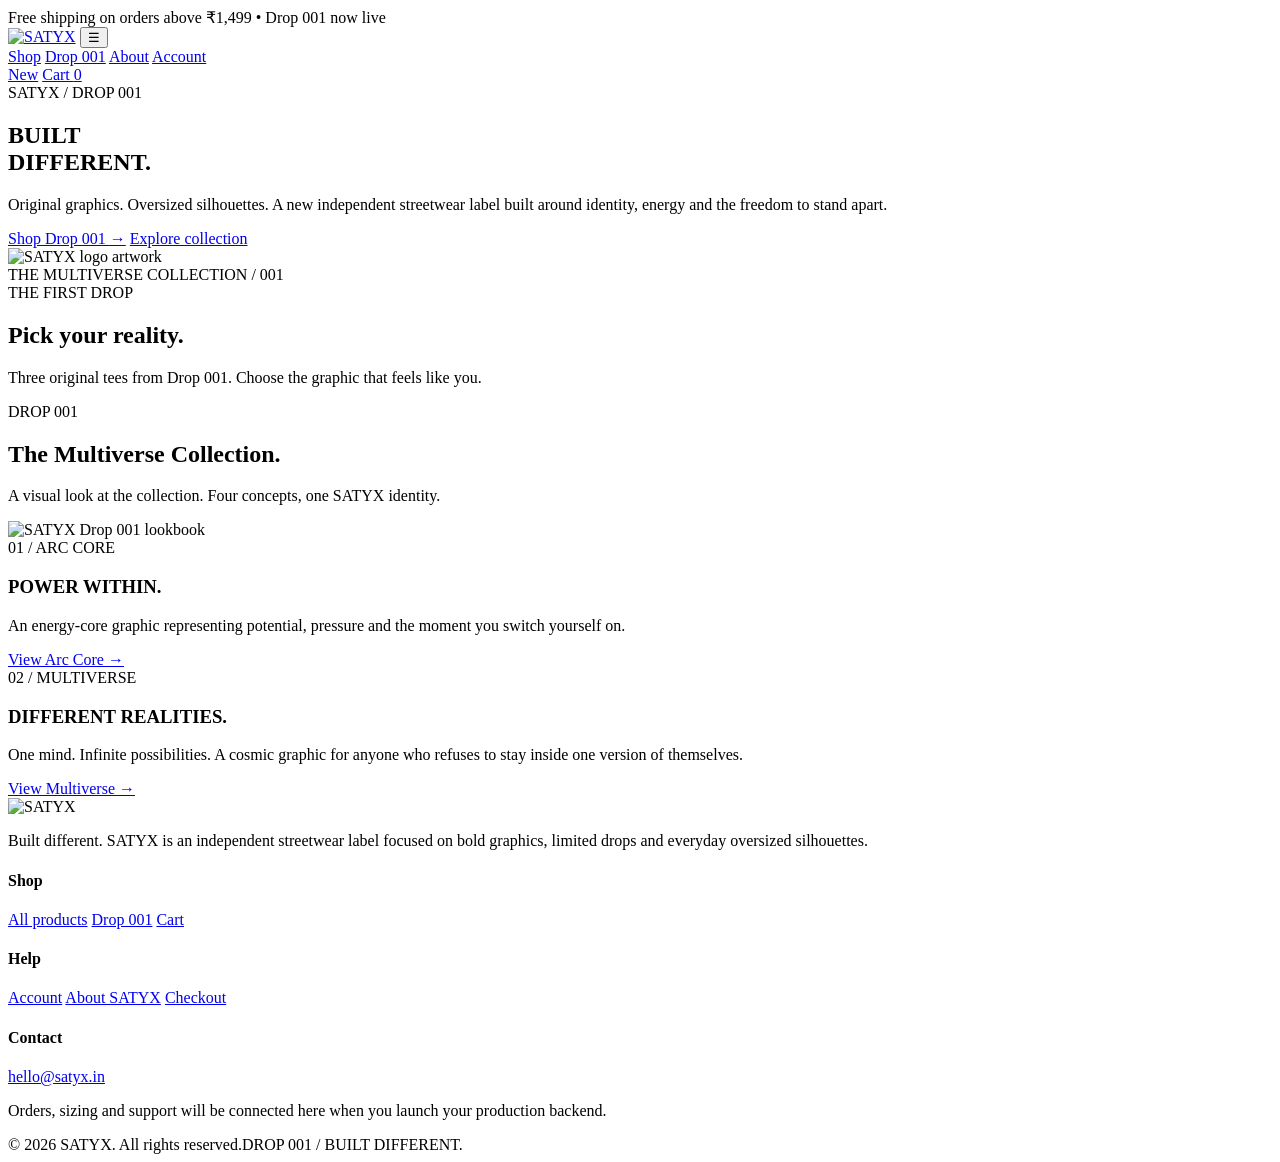
==== commit 3b3db8bb: "Add files via upload" ====
--- a/index.html
+++ b/index.html
@@ -1,10 +1,110 @@
-<!doctype html><html><head><meta charset="utf-8"><meta name="viewport" content="width=device-width,initial-scale=1"><title>Home — SATYX</title><link rel="stylesheet" href="style.css"></head><body>
-<div class="top">FREE SHIPPING ON ORDERS ABOVE ₹999 • DROP 001 IS LIVE</div>
-<header class="nav"><a class="logo" href="index.html">
-    <img src="ChatGPT Image Aug 8, 2026, 07_18_56 PM.png" alt="SATYX">
-</a><nav class="links"><a href="new-arrivals.html">NEW ARRIVALS</a><a href="shop.html">SHOP</a><a href="drop-001.html">DROP 001</a><a href="about.html">ABOUT</a></nav><div class="actions"><a href="account.html">ACCOUNT</a><a href="cart.html">CART (<span id="count">0</span>)</a></div></header><section class="hero"><div class="heroText"><div class="eyebrow">SATYX / DROP 001</div><h1>WEAR<br>YOUR <span>IDENTITY.</span></h1><p>Independent streetwear built around original SATYX designs. Limited drops, everyday pieces and a point of view that doesn't need permission.</p><div class="heroBtns"><a class="btn black" href="new-arrivals.html">SHOP NEW ARRIVALS</a><a class="btn white" href="about.html">DISCOVER SATYX</a></div></div><div class="heroArt"><div class="tee">SATYX</div></div></section><div class="marquee">SATYX • ORIGINAL DESIGNS • LIMITED DROPS • BUILT DIFFERENT • SATYX</div><section class="section"><div class="head"><div><div class="eyebrow">JUST LANDED</div><h2>NEW ARRIVALS</h2></div><a class="view" href="new-arrivals.html">VIEW ALL →</a></div><div class="grid" id="grid"></div></section><div class="campaign"><div class="campaignText"><div class="eyebrow">THE FIRST COLLECTION</div><h2>DROP<br>001.</h2><p>Three original pieces. One identity. Drop 001 is the beginning of SATYX — designed to become part of your everyday rotation.</p><a class="btn white" href="drop-001.html">SHOP DROP 001 →</a></div><div class="campaignArt">
-    <img src="ChatGPT Image Aug 8, 2026, 07_39_18 PM.png" alt="SATYX Drop 001 Collection">
-</div>
-    
-</div><section class="section reviews"><div class="head"><div><div class="eyebrow">COMMUNITY</div><h2>WHAT PEOPLE SAY</h2></div></div><div class="reviewGrid"><div class="review">★★★★★<p>“The fit is exactly what I wanted. Clean, oversized and easy to style.”</p><b>— VERIFIED CUSTOMER</b></div><div class="review">★★★★★<p>“The design feels different from the usual graphic tees.”</p><b>— VERIFIED CUSTOMER</b></div><div class="review">★★★★★<p>“Packaging and quality both felt premium.”</p><b>— VERIFIED CUSTOMER</b></div></div></section><section class="newsletter"><div class="eyebrow">STAY IN THE LOOP</div><h2>DON'T MISS THE NEXT DROP.</h2><form class="email" onsubmit="event.preventDefault();toast('You are on the list')"><input required type="email" placeholder="Your email"><button>JOIN SATYX</button></form></section>
-<footer><div class="foot"><div><h3>SATYX</h3><p style="color:#888;font-size:10px;max-width:270px;line-height:1.7">Independent streetwear. Original designs. Built one drop at a time.</p></div><div><h4>SHOP</h4><a href="new-arrivals.html">New Arrivals</a><a href="shop.html">T-Shirts</a><a href="drop-001.html">Drop 001</a></div><div><h4>HELP</h4><a href="#">Shipping</a><a href="#">Returns</a><a href="#">Size Guide</a></div><div><h4>SATYX</h4><a href="about.html">About</a><a href="#">Instagram</a><a href="account.html">Account</a></div></div><div class="copy"><span>© 2026 SATYX</span><span>INDEPENDENT STREETWEAR</span></div></footer><div class="toast" id="toast"></div><script src="script.js"></script><script>renderGrid("grid");</script></body></html>
+<!doctype html>
+<html lang="en"><head>
+<meta charset="utf-8"><meta name="viewport" content="width=device-width,initial-scale=1">
+<title>SATYX — Built Different</title><link rel="stylesheet" href="style.css">
+</head><body>
+
+<div class="topbar">Free shipping on orders above ₹1,499 • Drop 001 now live</div>
+<header class="nav">
+  <div class="container nav-inner">
+    <a class="brand" href="index.html" aria-label="SATYX home"><img src="assets/satyx-logo.png" alt="SATYX"></a>
+    <button class="menu" aria-label="Open menu">☰</button>
+    <nav class="navlinks">
+      <a href="shop.html">Shop</a>
+      <a href="drop-001.html">Drop 001</a>
+      <a href="about.html">About</a>
+      <a href="account.html">Account</a>
+    </nav>
+    <div class="nav-actions">
+      <a class="nav-action" href="shop.html">New</a>
+      <a class="nav-action" href="cart.html">Cart <span class="cart-pill" data-cart-count>0</span></a>
+    </div>
+  </div>
+</header>
+
+<main>
+<section class="hero">
+  <div class="container hero-copy">
+    <div class="kicker">SATYX / DROP 001</div>
+    <h1>BUILT<br><span>DIFFERENT.</span></h1>
+    <p>Original graphics. Oversized silhouettes. A new independent streetwear label built around identity, energy and the freedom to stand apart.</p>
+    <div class="hero-cta">
+      <a class="btn" href="drop-001.html">Shop Drop 001 →</a>
+      <a class="btn dark" href="shop.html">Explore collection</a>
+    </div>
+  </div>
+  <div class="hero-visual">
+    <img src="assets/satyx-logo.png" alt="SATYX logo artwork">
+    <div class="hero-badge">THE MULTIVERSE COLLECTION / 001</div>
+  </div>
+</section>
+
+<section class="section">
+  <div class="container">
+    <div class="section-head">
+      <div><div class="eyebrow">THE FIRST DROP</div><h2>Pick your reality.</h2></div>
+      <p class="section-sub">Three original tees from Drop 001. Choose the graphic that feels like you.</p>
+    </div>
+    <div class="products" id="home-products"></div>
+  </div>
+</section>
+
+<section class="lookbook section">
+  <div class="container">
+    <div class="section-head">
+      <div><div class="eyebrow">DROP 001</div><h2>The Multiverse Collection.</h2></div>
+      <p class="section-sub">A visual look at the collection. Four concepts, one SATYX identity.</p>
+    </div>
+    <img src="assets/drop-001-lookbook.png" alt="SATYX Drop 001 lookbook">
+  </div>
+</section>
+
+<section class="section">
+  <div class="container split">
+    <div class="feature redline">
+      <div class="eyebrow">01 / ARC CORE</div>
+      <h3>POWER WITHIN.</h3>
+      <p>An energy-core graphic representing potential, pressure and the moment you switch yourself on.</p>
+      <a class="btn dark" href="product.html?id=1">View Arc Core →</a>
+    </div>
+    <div class="feature">
+      <div class="eyebrow">02 / MULTIVERSE</div>
+      <h3>DIFFERENT REALITIES.</h3>
+      <p>One mind. Infinite possibilities. A cosmic graphic for anyone who refuses to stay inside one version of themselves.</p>
+      <a class="btn dark" href="product.html?id=2">View Multiverse →</a>
+    </div>
+  </div>
+</section>
+</main>
+
+<footer class="footer">
+  <div class="container">
+    <div class="footer-grid">
+      <div class="footer-brand">
+        <img src="assets/satyx-logo.png" alt="SATYX">
+        <p>Built different. SATYX is an independent streetwear label focused on bold graphics, limited drops and everyday oversized silhouettes.</p>
+      </div>
+      <div>
+        <h4>Shop</h4>
+        <a href="shop.html">All products</a>
+        <a href="drop-001.html">Drop 001</a>
+        <a href="cart.html">Cart</a>
+      </div>
+      <div>
+        <h4>Help</h4>
+        <a href="account.html">Account</a>
+        <a href="about.html">About SATYX</a>
+        <a href="checkout.html">Checkout</a>
+      </div>
+      <div>
+        <h4>Contact</h4>
+        <a href="mailto:hello@satyx.in">hello@satyx.in</a>
+        <p>Orders, sizing and support will be connected here when you launch your production backend.</p>
+      </div>
+    </div>
+    <div class="footer-bottom"><span>© 2026 SATYX. All rights reserved.</span><span>DROP 001 / BUILT DIFFERENT.</span></div>
+  </div>
+</footer>
+<div id="toast" class="toast"></div>
+
+<script src="script.js"></script></body></html>
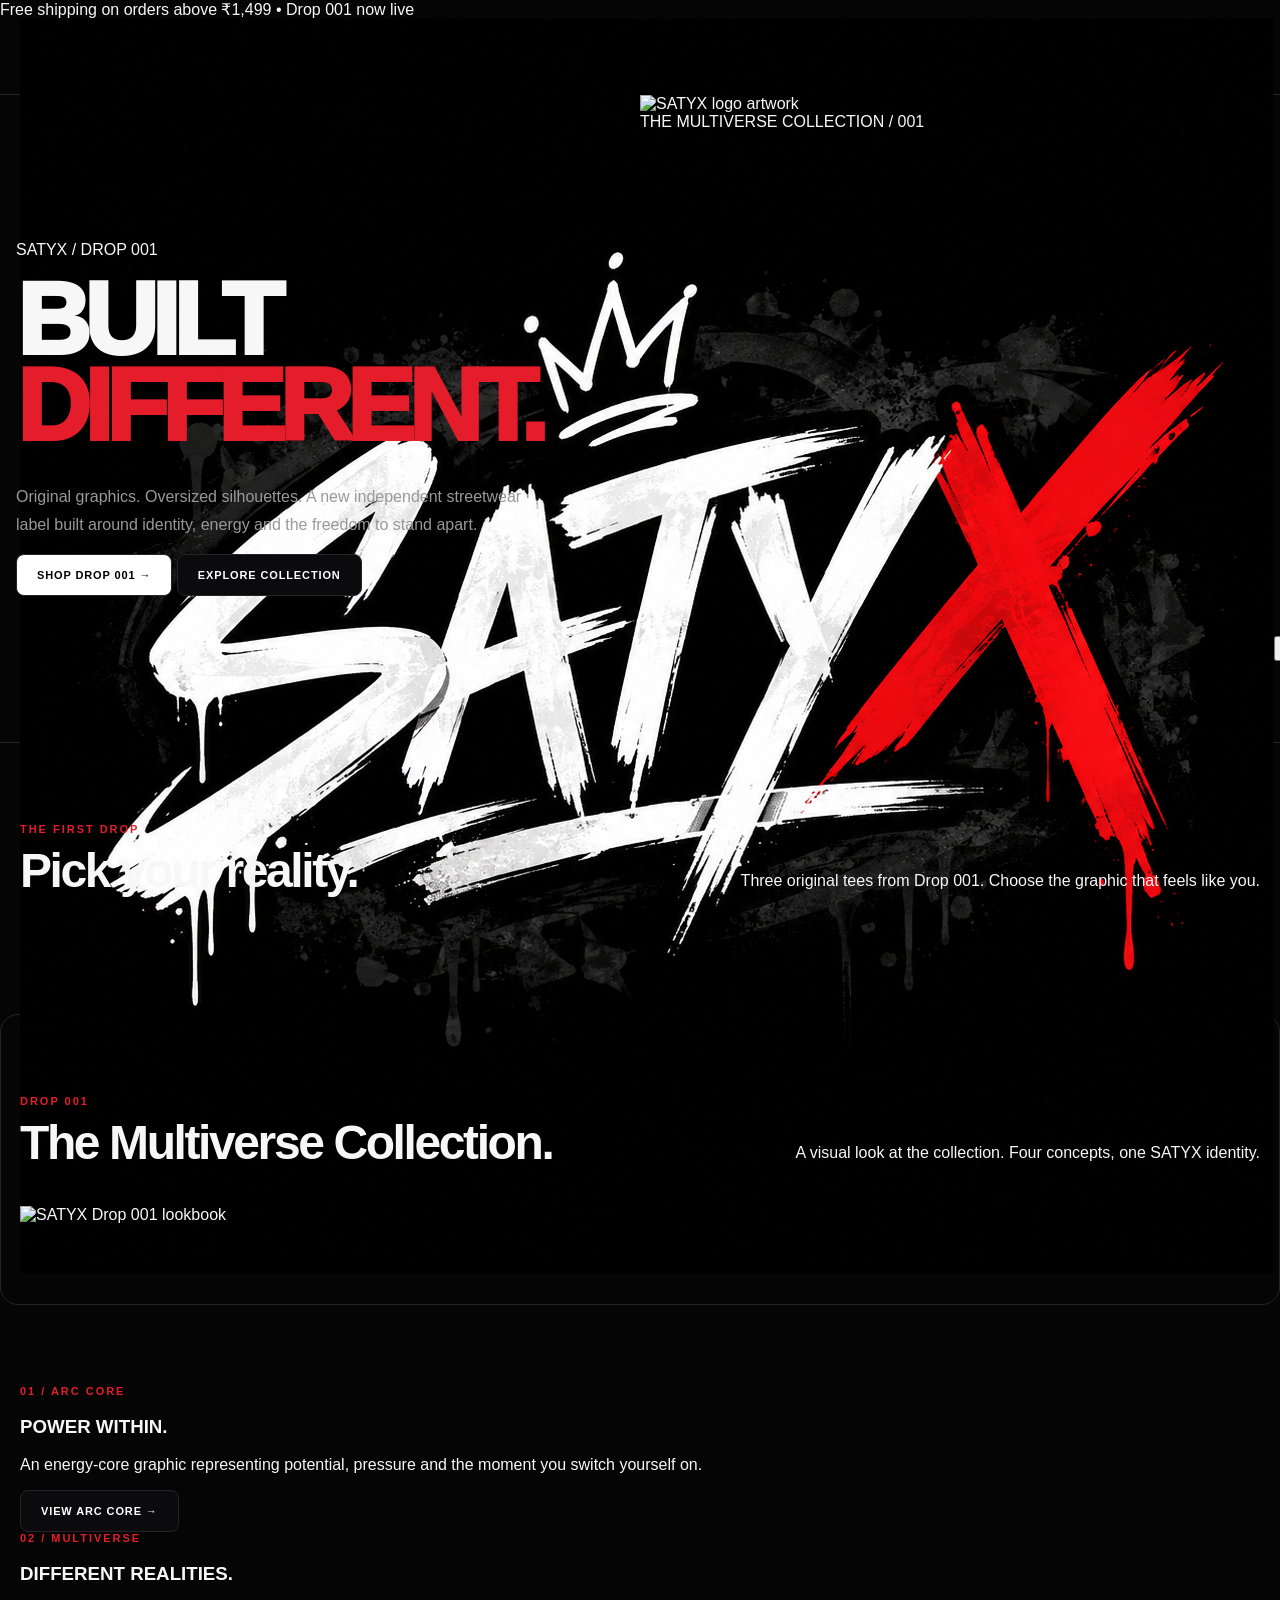
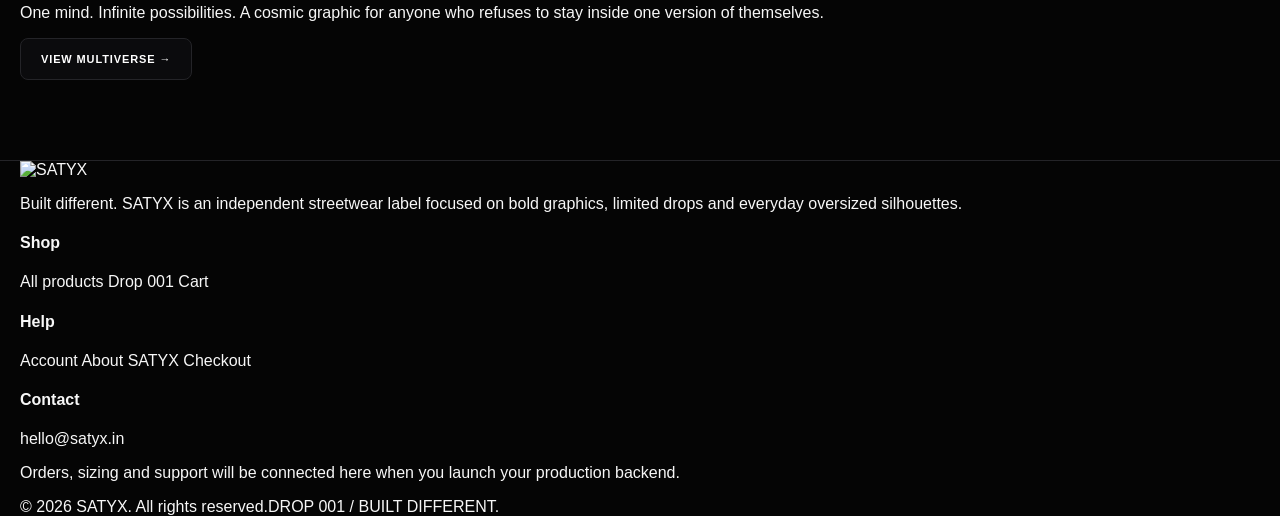
==== commit cd0af0f3: "Change logo image source in index.html Updated logo image source in the navigation bar." ====
--- a/index.html
+++ b/index.html
@@ -7,7 +7,7 @@
 <div class="topbar">Free shipping on orders above ₹1,499 • Drop 001 now live</div>
 <header class="nav">
   <div class="container nav-inner">
-    <a class="brand" href="index.html" aria-label="SATYX home"><img src="assets/satyx-logo.png" alt="SATYX"></a>
+    <a class="brand" href="index.html" aria-label="SATYX home"><img src="satyx-logo.png" alt="SATYX"></a>
     <button class="menu" aria-label="Open menu">☰</button>
     <nav class="navlinks">
       <a href="shop.html">Shop</a>
@@ -107,4 +107,4 @@
 </footer>
 <div id="toast" class="toast"></div>
 
-<script src="script.js"></script></body></html>+<script src="script.js"></script></body></html>
--- a/style.css
+++ b/style.css
@@ -0,0 +1,13 @@
+
+:root{--bg:#050505;--card:#0d0d10;--text:#f7f7f7;--muted:#999;--line:#242428;--red:#e51d2a}
+*{box-sizing:border-box}html{scroll-behavior:smooth}body{margin:0;background:var(--bg);color:var(--text);font-family:Inter,Arial,sans-serif}a{color:inherit;text-decoration:none}button,input{font:inherit}
+.container{width:min(1240px,calc(100% - 32px));margin:auto}.nav{height:76px;border-bottom:1px solid var(--line);display:flex;align-items:center}.nav .container{display:flex;align-items:center;justify-content:space-between}.logo{height:52px;width:120px;object-fit:contain}.links{display:flex;gap:26px;font-size:12px;font-weight:800;text-transform:uppercase;letter-spacing:.08em}.actions{display:flex;gap:14px;font-size:12px;font-weight:800}.pill{background:var(--red);padding:3px 7px;border-radius:20px;font-size:10px}
+.hero{min-height:72vh;display:grid;grid-template-columns:1fr 1fr;border-bottom:1px solid var(--line)}.hero-copy{display:flex;flex-direction:column;justify-content:center;padding:70px 8vw 70px 0}.eyebrow{color:var(--red);font-size:11px;font-weight:900;letter-spacing:.18em;text-transform:uppercase}.hero h1,.title{font-size:clamp(58px,8vw,110px);line-height:.84;letter-spacing:-.065em;margin:18px 0;font-weight:950}.hero h1 span{color:var(--red)}.hero p,.sub{color:var(--muted);line-height:1.7}.hero-image{min-height:600px;border-left:1px solid var(--line);display:flex;align-items:center;justify-content:center;background:#080808}.hero-image img{width:100%;height:100%;object-fit:contain}
+.btn{display:inline-flex;align-items:center;justify-content:center;padding:14px 20px;border:1px solid var(--line);border-radius:8px;background:#fff;color:#000;font-size:11px;font-weight:900;text-transform:uppercase;letter-spacing:.08em;cursor:pointer}.btn.red{background:var(--red);border-color:var(--red);color:white}.btn.dark{background:#0b0b0d;color:white}.buttons{display:flex;gap:10px;flex-wrap:wrap;margin-top:20px}
+.section,.page{padding:80px 0}.section-head{display:flex;justify-content:space-between;align-items:end;margin-bottom:28px}.section h2{font-size:48px;letter-spacing:-.05em;margin:8px 0}.grid{display:grid;grid-template-columns:repeat(3,1fr);gap:18px}.card,.box,.summary{background:var(--card);border:1px solid var(--line);border-radius:15px;overflow:hidden}.pic{aspect-ratio:4/5;background:#080808}.pic img{width:100%;height:100%;object-fit:contain}.info{padding:18px}.info h3{margin:0 0 8px;font-size:18px}.meta{display:flex;justify-content:space-between;color:#999;font-size:12px}.price{color:white;font-weight:900}.old{text-decoration:line-through;color:#555;margin-left:5px}.card .btn{width:100%;margin-top:14px}.lookbook{width:100%;border:1px solid var(--line);border-radius:18px;display:block}
+.two{display:grid;grid-template-columns:1fr 1fr;gap:20px}.box{padding:24px}.form{max-width:620px;margin:auto}.form label{display:block;margin:16px 0 7px;color:#aaa;font-size:11px;font-weight:900;text-transform:uppercase}.form input,.form select{width:100%;padding:13px 14px;background:#070709;color:white;border:1px solid var(--line);border-radius:8px;outline:none}.form input:focus{border-color:#666}.form .btn{width:100%;margin-top:18px}
+.cart-row{display:grid;grid-template-columns:90px 1fr auto;gap:18px;padding:14px;border:1px solid var(--line);border-radius:13px;margin-bottom:12px;background:var(--card)}.cart-row img{width:90px;height:110px;object-fit:contain;background:#080808}.summary{padding:22px;height:max-content}.summary-row{display:flex;justify-content:space-between;color:#aaa;margin:12px 0}.total{border-top:1px solid var(--line);padding-top:15px;color:white;font-size:18px;font-weight:900}.toast{position:fixed;right:20px;bottom:20px;background:white;color:black;padding:13px 17px;border-radius:8px;font-size:12px;font-weight:900;display:none;z-index:99}.toast.show{display:block}
+.admin-nav{padding:18px 0;border-bottom:1px solid var(--line);background:#0a0a0c}.admin-nav .container{display:flex;justify-content:space-between}.stat-grid{display:grid;grid-template-columns:repeat(4,1fr);gap:12px}.stat{padding:20px;background:var(--card);border:1px solid var(--line);border-radius:12px}.stat small{color:#777;text-transform:uppercase}.stat strong{display:block;font-size:28px;margin-top:8px}.table{width:100%;border-collapse:collapse}.table th,.table td{padding:13px;text-align:left;border-bottom:1px solid var(--line);font-size:12px}.table th{color:#777;font-size:10px;text-transform:uppercase}
+footer{border-top:1px solid var(--line)}
+@media(max-width:800px){.links{display:none}.hero{grid-template-columns:1fr}.hero-copy{padding:55px 0}.hero-image{border-left:0;border-top:1px solid var(--line);min-height:380px}.grid,.two,.stat-grid{grid-template-columns:1fr 1fr}.title{font-size:60px}}
+@media(max-width:540px){.container{width:calc(100% - 22px)}.grid,.two,.stat-grid{grid-template-columns:1fr}.section,.page{padding:55px 0}.section h2{font-size:36px}.hero h1{font-size:65px}.cart-row{grid-template-columns:70px 1fr}.cart-row img{width:70px;height:90px}.cart-row .right{grid-column:2}.section-head{display:block}.nav{height:68px}}
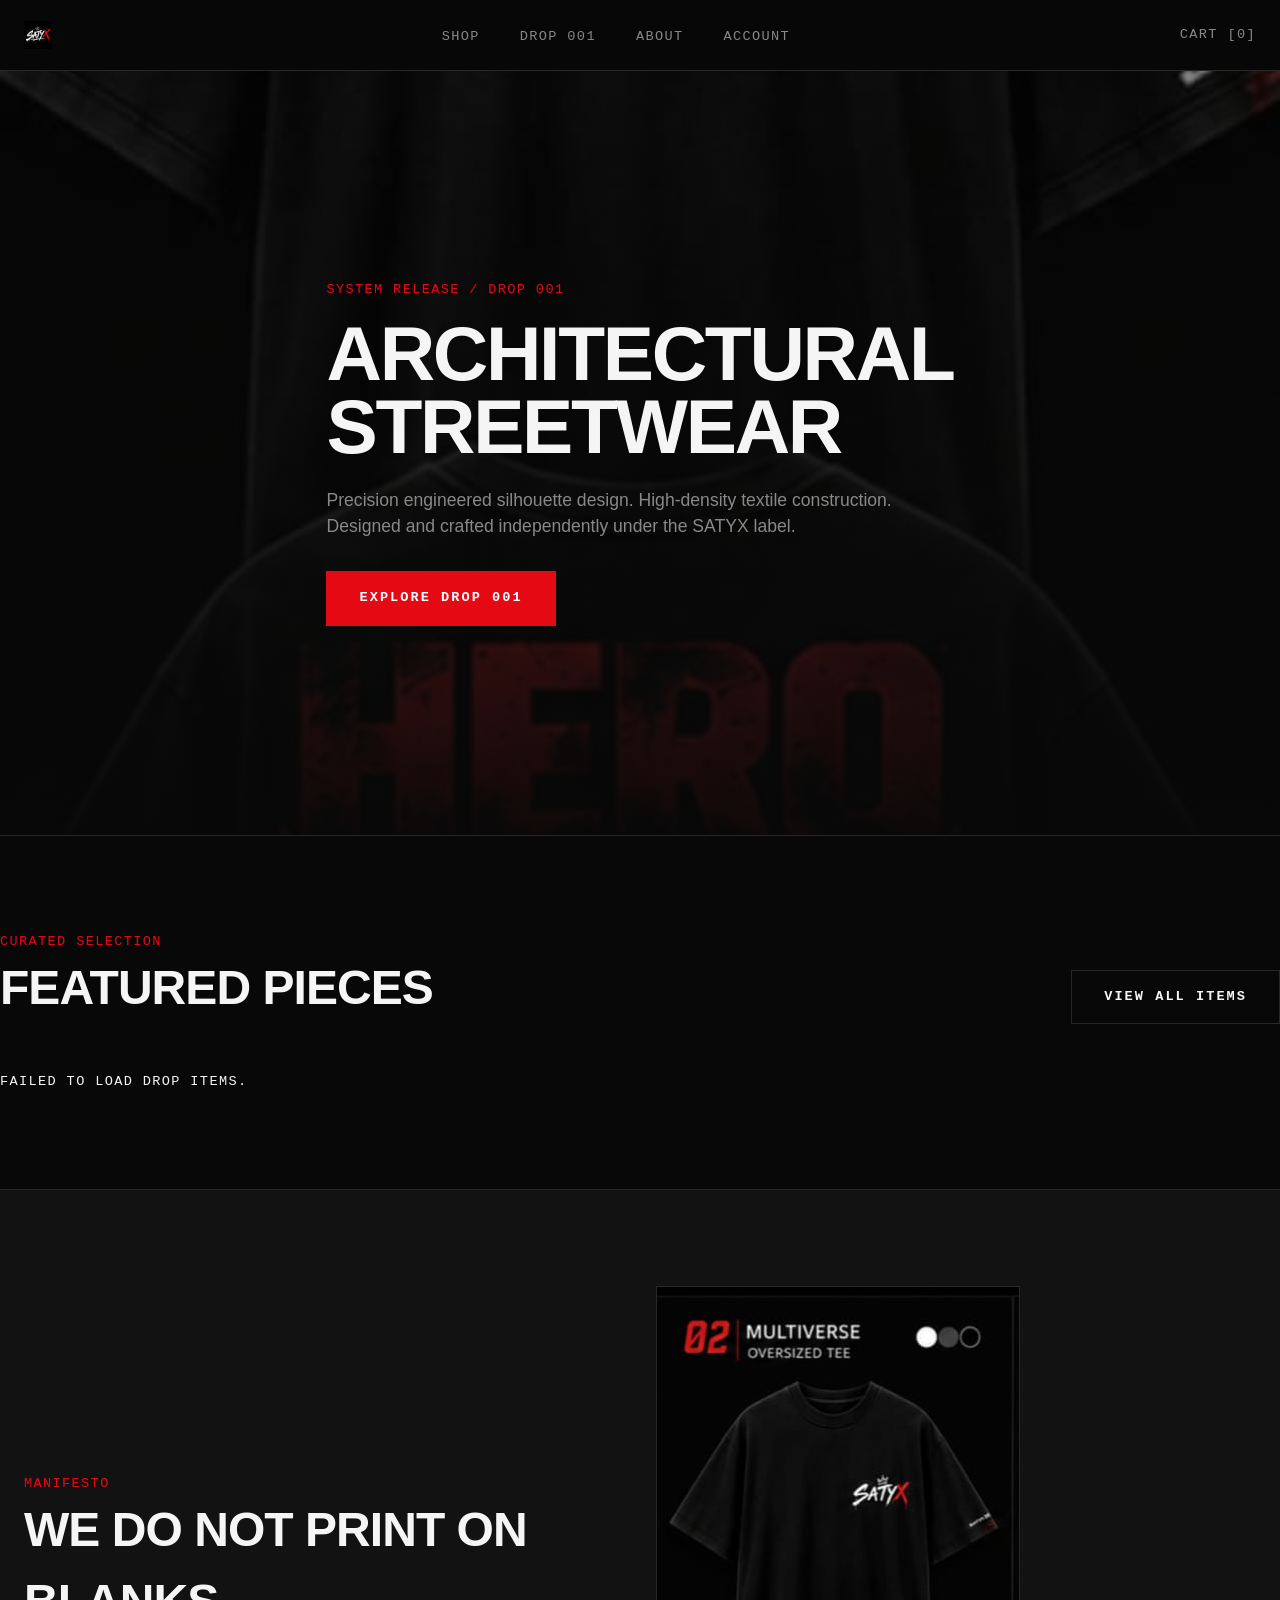
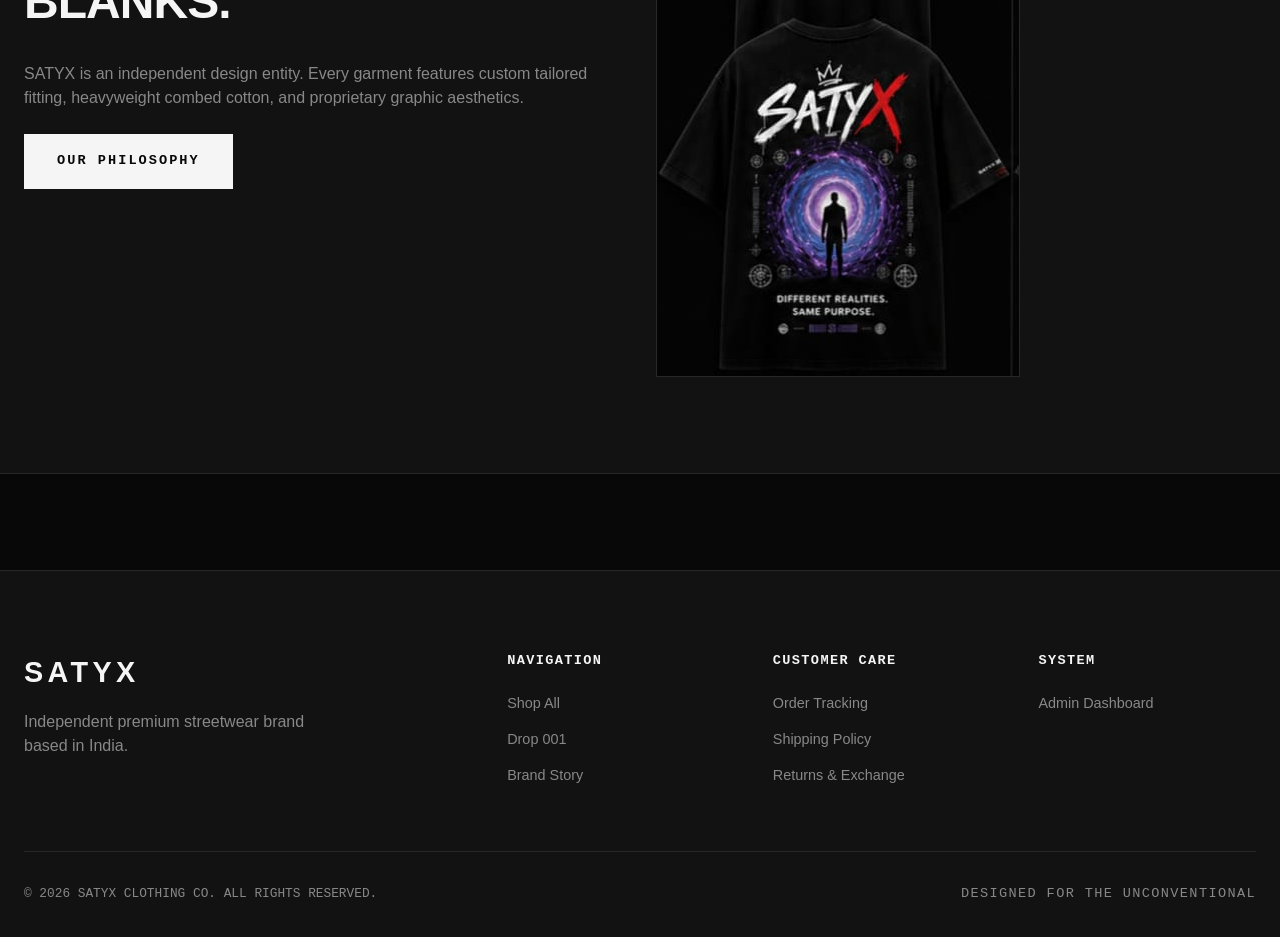
==== commit 9894231a: "Revise index.html structure and content Updated HTML structure and content for the SATYX website, in" ====
--- a/index.html
+++ b/index.html
@@ -1,110 +1,111 @@
-<!doctype html>
-<html lang="en"><head>
-<meta charset="utf-8"><meta name="viewport" content="width=device-width,initial-scale=1">
-<title>SATYX — Built Different</title><link rel="stylesheet" href="style.css">
-</head><body>
+<!DOCTYPE html>
+<html lang="en">
+<head>
+  <meta charset="UTF-8">
+  <meta name="viewport" content="width=device-width, initial-scale=1.0">
+  <title>SATYX | Independent Premium Streetwear</title>
+  <link rel="stylesheet" href="style.css">
+</head>
+<body>
 
-<div class="topbar">Free shipping on orders above ₹1,499 • Drop 001 now live</div>
-<header class="nav">
-  <div class="container nav-inner">
-    <a class="brand" href="index.html" aria-label="SATYX home"><img src="satyx-logo.png" alt="SATYX"></a>
-    <button class="menu" aria-label="Open menu">☰</button>
-    <nav class="navlinks">
-      <a href="shop.html">Shop</a>
-      <a href="drop-001.html">Drop 001</a>
-      <a href="about.html">About</a>
-      <a href="account.html">Account</a>
-    </nav>
-    <div class="nav-actions">
-      <a class="nav-action" href="shop.html">New</a>
-      <a class="nav-action" href="cart.html">Cart <span class="cart-pill" data-cart-count>0</span></a>
-    </div>
-  </div>
-</header>
-
-<main>
-<section class="hero">
-  <div class="container hero-copy">
-    <div class="kicker">SATYX / DROP 001</div>
-    <h1>BUILT<br><span>DIFFERENT.</span></h1>
-    <p>Original graphics. Oversized silhouettes. A new independent streetwear label built around identity, energy and the freedom to stand apart.</p>
-    <div class="hero-cta">
-      <a class="btn" href="drop-001.html">Shop Drop 001 →</a>
-      <a class="btn dark" href="shop.html">Explore collection</a>
-    </div>
-  </div>
-  <div class="hero-visual">
-    <img src="assets/satyx-logo.png" alt="SATYX logo artwork">
-    <div class="hero-badge">THE MULTIVERSE COLLECTION / 001</div>
-  </div>
-</section>
-
-<section class="section">
-  <div class="container">
-    <div class="section-head">
-      <div><div class="eyebrow">THE FIRST DROP</div><h2>Pick your reality.</h2></div>
-      <p class="section-sub">Three original tees from Drop 001. Choose the graphic that feels like you.</p>
-    </div>
-    <div class="products" id="home-products"></div>
-  </div>
-</section>
-
-<section class="lookbook section">
-  <div class="container">
-    <div class="section-head">
-      <div><div class="eyebrow">DROP 001</div><h2>The Multiverse Collection.</h2></div>
-      <p class="section-sub">A visual look at the collection. Four concepts, one SATYX identity.</p>
-    </div>
-    <img src="assets/drop-001-lookbook.png" alt="SATYX Drop 001 lookbook">
-  </div>
-</section>
-
-<section class="section">
-  <div class="container split">
-    <div class="feature redline">
-      <div class="eyebrow">01 / ARC CORE</div>
-      <h3>POWER WITHIN.</h3>
-      <p>An energy-core graphic representing potential, pressure and the moment you switch yourself on.</p>
-      <a class="btn dark" href="product.html?id=1">View Arc Core →</a>
-    </div>
-    <div class="feature">
-      <div class="eyebrow">02 / MULTIVERSE</div>
-      <h3>DIFFERENT REALITIES.</h3>
-      <p>One mind. Infinite possibilities. A cosmic graphic for anyone who refuses to stay inside one version of themselves.</p>
-      <a class="btn dark" href="product.html?id=2">View Multiverse →</a>
-    </div>
-  </div>
-</section>
-</main>
-
-<footer class="footer">
-  <div class="container">
-    <div class="footer-grid">
-      <div class="footer-brand">
-        <img src="assets/satyx-logo.png" alt="SATYX">
-        <p>Built different. SATYX is an independent streetwear label focused on bold graphics, limited drops and everyday oversized silhouettes.</p>
-      </div>
-      <div>
-        <h4>Shop</h4>
-        <a href="shop.html">All products</a>
-        <a href="drop-001.html">Drop 001</a>
-        <a href="cart.html">Cart</a>
-      </div>
-      <div>
-        <h4>Help</h4>
-        <a href="account.html">Account</a>
-        <a href="about.html">About SATYX</a>
-        <a href="checkout.html">Checkout</a>
-      </div>
-      <div>
-        <h4>Contact</h4>
-        <a href="mailto:hello@satyx.in">hello@satyx.in</a>
-        <p>Orders, sizing and support will be connected here when you launch your production backend.</p>
+  <header class="header">
+    <div class="container nav-container">
+      <a href="index.html" class="nav-brand">
+        <img src="satyx-logo.png" alt="SATYX" class="brand-logo-img" onerror="this.style.display='none'; this.nextElementSibling.style.display='block';">
+        <span class="brand-logo-text" style="display:none;">SATYX</span>
+      </a>
+      <ul class="nav-links" id="nav-links">
+        <li><a href="shop.html" class="nav-link">SHOP</a></li>
+        <li><a href="drop-001.html" class="nav-link">DROP 001</a></li>
+        <li><a href="about.html" class="nav-link">ABOUT</a></li>
+        <li><a href="account.html" class="nav-link">ACCOUNT</a></li>
+      </ul>
+      <div class="nav-actions">
+        <a href="cart.html" class="cart-icon-wrapper nav-link">
+          CART [<span id="cart-badge-count">0</span>]
+        </a>
+        <div class="menu-toggle" id="menu-toggle">
+          <span></span><span></span>
+        </div>
       </div>
     </div>
-    <div class="footer-bottom"><span>© 2026 SATYX. All rights reserved.</span><span>DROP 001 / BUILT DIFFERENT.</span></div>
-  </div>
-</footer>
-<div id="toast" class="toast"></div>
+  </header>
 
-<script src="script.js"></script></body></html>
+  <main>
+    <section class="hero">
+      <div class="container hero-content">
+        <p class="hero-subtitle text-mono">SYSTEM RELEASE / DROP 001</p>
+        <h1 class="heading-xl hero-title">ARCHITECTURAL<br>STREETWEAR</h1>
+        <p class="hero-description">Precision engineered silhouette design. High-density textile construction. Designed and crafted independently under the SATYX label.</p>
+        <a href="drop-001.html" class="btn btn-accent">EXPLORE DROP 001</a>
+      </div>
+    </section>
+
+    <section class="section-spacing container">
+      <div style="display:flex; justify-content:space-between; align-items:flex-end; margin-bottom: 3rem;">
+        <div>
+          <p class="text-mono" style="color:var(--accent-red)">CURATED SELECTION</p>
+          <h2 class="heading-lg">FEATURED PIECES</h2>
+        </div>
+        <a href="shop.html" class="btn btn-outline">VIEW ALL ITEMS</a>
+      </div>
+      <div class="grid-3" id="featured-products-grid">
+        <!-- Injected Dynamically -->
+      </div>
+    </section>
+
+    <section class="section-spacing" style="background-color: var(--bg-surface); border-top:1px solid var(--bg-border); border-bottom:1px solid var(--bg-border);">
+      <div class="container grid-2" style="align-items:center;">
+        <div>
+          <p class="text-mono" style="color:var(--accent-red);">MANIFESTO</p>
+          <h2 class="heading-lg" style="margin-bottom:1.5rem;">WE DO NOT PRINT ON BLANKS.</h2>
+          <p style="color:var(--text-muted); margin-bottom:1.5rem;">SATYX is an independent design entity. Every garment features custom tailored fitting, heavyweight combed cotton, and proprietary graphic aesthetics.</p>
+          <a href="about.html" class="btn btn-primary">OUR PHILOSOPHY</a>
+        </div>
+        <div>
+          <img src="multiverse.jpg" alt="SATYX Design Studio" style="border:1px solid var(--bg-border);">
+        </div>
+      </div>
+    </section>
+  </main>
+
+  <footer class="footer">
+    <div class="container">
+      <div class="footer-grid">
+        <div class="footer-brand">
+          <span class="brand-logo-text">SATYX</span>
+          <p>Independent premium streetwear brand based in India.</p>
+        </div>
+        <div>
+          <h4 class="footer-title">NAVIGATION</h4>
+          <ul class="footer-links">
+            <li><a href="shop.html" class="footer-link">Shop All</a></li>
+            <li><a href="drop-001.html" class="footer-link">Drop 001</a></li>
+            <li><a href="about.html" class="footer-link">Brand Story</a></li>
+          </ul>
+        </div>
+        <div>
+          <h4 class="footer-title">CUSTOMER CARE</h4>
+          <ul class="footer-links">
+            <li><a href="account.html" class="footer-link">Order Tracking</a></li>
+            <li><a href="about.html" class="footer-link">Shipping Policy</a></li>
+            <li><a href="about.html" class="footer-link">Returns & Exchange</a></li>
+          </ul>
+        </div>
+        <div>
+          <h4 class="footer-title">SYSTEM</h4>
+          <ul class="footer-links">
+            <li><a href="admin.html" class="footer-link">Admin Dashboard</a></li>
+          </ul>
+        </div>
+      </div>
+      <div class="footer-bottom">
+        <p>&copy; 2026 SATYX CLOTHING CO. ALL RIGHTS RESERVED.</p>
+        <p class="text-mono">DESIGNED FOR THE UNCONVENTIONAL</p>
+      </div>
+    </div>
+  </footer>
+
+  <script src="script.js"></script>
+</body>
+</html>
--- a/style.css
+++ b/style.css
@@ -1,13 +1,523 @@
-
-:root{--bg:#050505;--card:#0d0d10;--text:#f7f7f7;--muted:#999;--line:#242428;--red:#e51d2a}
-*{box-sizing:border-box}html{scroll-behavior:smooth}body{margin:0;background:var(--bg);color:var(--text);font-family:Inter,Arial,sans-serif}a{color:inherit;text-decoration:none}button,input{font:inherit}
-.container{width:min(1240px,calc(100% - 32px));margin:auto}.nav{height:76px;border-bottom:1px solid var(--line);display:flex;align-items:center}.nav .container{display:flex;align-items:center;justify-content:space-between}.logo{height:52px;width:120px;object-fit:contain}.links{display:flex;gap:26px;font-size:12px;font-weight:800;text-transform:uppercase;letter-spacing:.08em}.actions{display:flex;gap:14px;font-size:12px;font-weight:800}.pill{background:var(--red);padding:3px 7px;border-radius:20px;font-size:10px}
-.hero{min-height:72vh;display:grid;grid-template-columns:1fr 1fr;border-bottom:1px solid var(--line)}.hero-copy{display:flex;flex-direction:column;justify-content:center;padding:70px 8vw 70px 0}.eyebrow{color:var(--red);font-size:11px;font-weight:900;letter-spacing:.18em;text-transform:uppercase}.hero h1,.title{font-size:clamp(58px,8vw,110px);line-height:.84;letter-spacing:-.065em;margin:18px 0;font-weight:950}.hero h1 span{color:var(--red)}.hero p,.sub{color:var(--muted);line-height:1.7}.hero-image{min-height:600px;border-left:1px solid var(--line);display:flex;align-items:center;justify-content:center;background:#080808}.hero-image img{width:100%;height:100%;object-fit:contain}
-.btn{display:inline-flex;align-items:center;justify-content:center;padding:14px 20px;border:1px solid var(--line);border-radius:8px;background:#fff;color:#000;font-size:11px;font-weight:900;text-transform:uppercase;letter-spacing:.08em;cursor:pointer}.btn.red{background:var(--red);border-color:var(--red);color:white}.btn.dark{background:#0b0b0d;color:white}.buttons{display:flex;gap:10px;flex-wrap:wrap;margin-top:20px}
-.section,.page{padding:80px 0}.section-head{display:flex;justify-content:space-between;align-items:end;margin-bottom:28px}.section h2{font-size:48px;letter-spacing:-.05em;margin:8px 0}.grid{display:grid;grid-template-columns:repeat(3,1fr);gap:18px}.card,.box,.summary{background:var(--card);border:1px solid var(--line);border-radius:15px;overflow:hidden}.pic{aspect-ratio:4/5;background:#080808}.pic img{width:100%;height:100%;object-fit:contain}.info{padding:18px}.info h3{margin:0 0 8px;font-size:18px}.meta{display:flex;justify-content:space-between;color:#999;font-size:12px}.price{color:white;font-weight:900}.old{text-decoration:line-through;color:#555;margin-left:5px}.card .btn{width:100%;margin-top:14px}.lookbook{width:100%;border:1px solid var(--line);border-radius:18px;display:block}
-.two{display:grid;grid-template-columns:1fr 1fr;gap:20px}.box{padding:24px}.form{max-width:620px;margin:auto}.form label{display:block;margin:16px 0 7px;color:#aaa;font-size:11px;font-weight:900;text-transform:uppercase}.form input,.form select{width:100%;padding:13px 14px;background:#070709;color:white;border:1px solid var(--line);border-radius:8px;outline:none}.form input:focus{border-color:#666}.form .btn{width:100%;margin-top:18px}
-.cart-row{display:grid;grid-template-columns:90px 1fr auto;gap:18px;padding:14px;border:1px solid var(--line);border-radius:13px;margin-bottom:12px;background:var(--card)}.cart-row img{width:90px;height:110px;object-fit:contain;background:#080808}.summary{padding:22px;height:max-content}.summary-row{display:flex;justify-content:space-between;color:#aaa;margin:12px 0}.total{border-top:1px solid var(--line);padding-top:15px;color:white;font-size:18px;font-weight:900}.toast{position:fixed;right:20px;bottom:20px;background:white;color:black;padding:13px 17px;border-radius:8px;font-size:12px;font-weight:900;display:none;z-index:99}.toast.show{display:block}
-.admin-nav{padding:18px 0;border-bottom:1px solid var(--line);background:#0a0a0c}.admin-nav .container{display:flex;justify-content:space-between}.stat-grid{display:grid;grid-template-columns:repeat(4,1fr);gap:12px}.stat{padding:20px;background:var(--card);border:1px solid var(--line);border-radius:12px}.stat small{color:#777;text-transform:uppercase}.stat strong{display:block;font-size:28px;margin-top:8px}.table{width:100%;border-collapse:collapse}.table th,.table td{padding:13px;text-align:left;border-bottom:1px solid var(--line);font-size:12px}.table th{color:#777;font-size:10px;text-transform:uppercase}
-footer{border-top:1px solid var(--line)}
-@media(max-width:800px){.links{display:none}.hero{grid-template-columns:1fr}.hero-copy{padding:55px 0}.hero-image{border-left:0;border-top:1px solid var(--line);min-height:380px}.grid,.two,.stat-grid{grid-template-columns:1fr 1fr}.title{font-size:60px}}
-@media(max-width:540px){.container{width:calc(100% - 22px)}.grid,.two,.stat-grid{grid-template-columns:1fr}.section,.page{padding:55px 0}.section h2{font-size:36px}.hero h1{font-size:65px}.cart-row{grid-template-columns:70px 1fr}.cart-row img{width:70px;height:90px}.cart-row .right{grid-column:2}.section-head{display:block}.nav{height:68px}}
+/* ==========================================================================
+   SATYX STREETWEAR - CORE DESIGN SYSTEM
+   ========================================================================== */
+
+:root {
+  --bg-black: #080808;
+  --bg-surface: #121212;
+  --bg-card: #181818;
+  --bg-border: #282828;
+  --text-main: #F5F5F5;
+  --text-muted: #888888;
+  --accent-red: #E50914;
+  --accent-red-hover: #B80710;
+  --font-mono: 'Courier New', Courier, monospace;
+  --font-sans: 'Inter', -apple-system, BlinkMacSystemFont, "Segoe UI", Roboto, sans-serif;
+  --transition-fast: 0.2s ease;
+  --transition-smooth: 0.4s cubic-bezier(0.16, 1, 0.3, 1);
+  --max-width: 1400px;
+}
+
+* {
+  margin: 0;
+  padding: 0;
+  box-sizing: border-box;
+}
+
+body {
+  background-color: var(--bg-black);
+  color: var(--text-main);
+  font-family: var(--font-sans);
+  line-height: 1.5;
+  -webkit-font-smoothing: antialiased;
+  overflow-x: hidden;
+}
+
+a {
+  color: inherit;
+  text-decoration: none;
+}
+
+button, input, select, textarea {
+  font-family: inherit;
+  color: inherit;
+  background: none;
+  border: none;
+  outline: none;
+}
+
+button {
+  cursor: pointer;
+}
+
+img {
+  max-width: 100%;
+  height: auto;
+  display: block;
+}
+
+/* --- TYPOGRAPHY --- */
+
+.text-mono {
+  font-family: var(--font-mono);
+  text-transform: uppercase;
+  letter-spacing: 0.1em;
+  font-size: 0.85rem;
+}
+
+.heading-xl {
+  font-size: clamp(2.5rem, 6vw, 5rem);
+  font-weight: 900;
+  letter-spacing: -0.03em;
+  text-transform: uppercase;
+  line-height: 0.95;
+}
+
+.heading-lg {
+  font-size: clamp(1.8rem, 4vw, 3rem);
+  font-weight: 800;
+  letter-spacing: -0.02em;
+  text-transform: uppercase;
+}
+
+.heading-md {
+  font-size: 1.5rem;
+  font-weight: 700;
+  text-transform: uppercase;
+  letter-spacing: -0.01em;
+}
+
+/* --- LAYOUT UTILITIES --- */
+
+.container {
+  max-width: var(--max-width);
+  margin: 0 auto;
+  padding: 0 1.5rem;
+}
+
+.section-spacing {
+  padding: 6rem 0;
+}
+
+.grid-2 {
+  display: grid;
+  grid-template-columns: repeat(2, 1fr);
+  gap: 2rem;
+}
+
+.grid-3 {
+  display: grid;
+  grid-template-columns: repeat(3, 1fr);
+  gap: 2rem;
+}
+
+.grid-4 {
+  display: grid;
+  grid-template-columns: repeat(4, 1fr);
+  gap: 1.5rem;
+}
+
+/* --- NAVIGATION --- */
+
+.header {
+  position: sticky;
+  top: 0;
+  z-index: 1000;
+  background-color: rgba(8, 8, 8, 0.85);
+  backdrop-filter: blur(12px);
+  border-bottom: 1px solid var(--bg-border);
+}
+
+.nav-container {
+  display: flex;
+  align-items: center;
+  justify-content: space-between;
+  height: 70px;
+}
+
+.nav-brand {
+  display: flex;
+  align-items: center;
+}
+
+.brand-logo-img {
+  height: 28px;
+  width: auto;
+}
+
+.brand-logo-text {
+  font-size: 1.8rem;
+  font-weight: 900;
+  letter-spacing: 0.15em;
+  color: var(--text-main);
+}
+
+.nav-links {
+  display: flex;
+  gap: 2.5rem;
+  list-style: none;
+}
+
+.nav-link {
+  font-family: var(--font-mono);
+  font-size: 0.85rem;
+  text-transform: uppercase;
+  letter-spacing: 0.1em;
+  color: var(--text-muted);
+  transition: color var(--transition-fast);
+}
+
+.nav-link:hover, .nav-link.active {
+  color: var(--text-main);
+}
+
+.nav-actions {
+  display: flex;
+  align-items: center;
+  gap: 1.5rem;
+}
+
+.cart-icon-wrapper {
+  position: relative;
+  display: flex;
+  align-items: center;
+}
+
+.cart-badge {
+  position: absolute;
+  top: -8px;
+  right: -10px;
+  background-color: var(--accent-red);
+  color: #fff;
+  font-size: 0.7rem;
+  font-weight: 700;
+  width: 18px;
+  height: 18px;
+  border-radius: 50%;
+  display: flex;
+  align-items: center;
+  justify-content: center;
+}
+
+.menu-toggle {
+  display: none;
+  flex-direction: column;
+  gap: 5px;
+  cursor: pointer;
+}
+
+.menu-toggle span {
+  width: 24px;
+  height: 2px;
+  background-color: var(--text-main);
+  transition: var(--transition-fast);
+}
+
+/* --- BUTTONS --- */
+
+.btn {
+  display: inline-flex;
+  align-items: center;
+  justify-content: center;
+  padding: 1rem 2rem;
+  font-family: var(--font-mono);
+  font-size: 0.85rem;
+  font-weight: 700;
+  text-transform: uppercase;
+  letter-spacing: 0.15em;
+  transition: all var(--transition-fast);
+  border: 1px solid transparent;
+}
+
+.btn-primary {
+  background-color: var(--text-main);
+  color: var(--bg-black);
+}
+
+.btn-primary:hover {
+  background-color: #E0E0E0;
+}
+
+.btn-accent {
+  background-color: var(--accent-red);
+  color: #FFF;
+}
+
+.btn-accent:hover {
+  background-color: var(--accent-red-hover);
+}
+
+.btn-outline {
+  background-color: transparent;
+  border-color: var(--bg-border);
+  color: var(--text-main);
+}
+
+.btn-outline:hover {
+  border-color: var(--text-main);
+}
+
+.btn-full {
+  width: 100%;
+}
+
+/* --- PRODUCT CARDS --- */
+
+.product-card {
+  background-color: var(--bg-surface);
+  border: 1px solid var(--bg-border);
+  display: flex;
+  flex-direction: column;
+  position: relative;
+  transition: transform var(--transition-smooth), border-color var(--transition-smooth);
+}
+
+.product-card:hover {
+  transform: translateY(-4px);
+  border-color: #444;
+}
+
+.product-image-wrap {
+  width: 100%;
+  aspect-ratio: 4/5;
+  overflow: hidden;
+  position: relative;
+  background-color: var(--bg-card);
+}
+
+.product-image-wrap img {
+  width: 100%;
+  height: 100%;
+  object-fit: cover;
+  transition: transform var(--transition-smooth);
+}
+
+.product-card:hover .product-image-wrap img {
+  transform: scale(1.03);
+}
+
+.drop-tag {
+  position: absolute;
+  top: 1rem;
+  left: 1rem;
+  background-color: rgba(8, 8, 8, 0.8);
+  border: 1px solid var(--bg-border);
+  padding: 0.25rem 0.6rem;
+  font-size: 0.7rem;
+}
+
+.product-details {
+  padding: 1.25rem;
+  display: flex;
+  flex-direction: column;
+  flex-grow: 1;
+}
+
+.product-title {
+  font-size: 1.1rem;
+  font-weight: 700;
+  margin-bottom: 0.5rem;
+  text-transform: uppercase;
+}
+
+.product-price-row {
+  display: flex;
+  align-items: center;
+  gap: 0.75rem;
+  margin-top: auto;
+}
+
+.price-current {
+  font-weight: 700;
+  font-size: 1rem;
+}
+
+.price-mrp {
+  color: var(--text-muted);
+  text-decoration: line-through;
+  font-size: 0.85rem;
+}
+
+/* --- HERO SECTION --- */
+
+.hero {
+  position: relative;
+  min-height: 85vh;
+  display: flex;
+  align-items: center;
+  background: linear-gradient(180deg, rgba(8,8,8,0.3) 0%, rgba(8,8,8,0.95) 100%), url('hero-code.jpg') center/cover no-repeat;
+  border-bottom: 1px solid var(--bg-border);
+}
+
+.hero-content {
+  max-width: 800px;
+}
+
+.hero-subtitle {
+  color: var(--accent-red);
+  margin-bottom: 1rem;
+}
+
+.hero-title {
+  margin-bottom: 1.5rem;
+}
+
+.hero-description {
+  color: var(--text-muted);
+  font-size: 1.1rem;
+  margin-bottom: 2rem;
+  max-width: 600px;
+}
+
+/* --- FORMS & INPUTS --- */
+
+.form-group {
+  margin-bottom: 1.25rem;
+}
+
+.form-label {
+  display: block;
+  font-family: var(--font-mono);
+  font-size: 0.75rem;
+  color: var(--text-muted);
+  margin-bottom: 0.5rem;
+  text-transform: uppercase;
+}
+
+.form-input, .form-select {
+  width: 100%;
+  padding: 0.85rem 1rem;
+  background-color: var(--bg-surface);
+  border: 1px solid var(--bg-border);
+  color: var(--text-main);
+  font-size: 0.95rem;
+  transition: border-color var(--transition-fast);
+}
+
+.form-input:focus, .form-select:focus {
+  border-color: var(--text-main);
+}
+
+/* --- NOTIFICATIONS --- */
+
+.toast-container {
+  position: fixed;
+  bottom: 2rem;
+  right: 2rem;
+  z-index: 2000;
+  display: flex;
+  flex-direction: column;
+  gap: 0.75rem;
+}
+
+.toast {
+  background-color: var(--bg-surface);
+  border: 1px solid var(--bg-border);
+  border-left: 3px solid var(--accent-red);
+  padding: 1rem 1.5rem;
+  min-width: 280px;
+  color: var(--text-main);
+  font-family: var(--font-mono);
+  font-size: 0.85rem;
+  box-shadow: 0 10px 30px rgba(0,0,0,0.5);
+  animation: slideIn 0.3s cubic-bezier(0.16, 1, 0.3, 1) forwards;
+}
+
+@keyframes slideIn {
+  from { transform: translateX(100%); opacity: 0; }
+  to { transform: translateX(0); opacity: 1; }
+}
+
+/* --- FOOTER --- */
+
+.footer {
+  background-color: var(--bg-surface);
+  border-top: 1px solid var(--bg-border);
+  padding: 5rem 0 2rem;
+  margin-top: 6rem;
+}
+
+.footer-grid {
+  display: grid;
+  grid-template-columns: 2fr repeat(3, 1fr);
+  gap: 3rem;
+  margin-bottom: 4rem;
+}
+
+.footer-brand p {
+  color: var(--text-muted);
+  margin-top: 1rem;
+  max-width: 320px;
+}
+
+.footer-title {
+  font-family: var(--font-mono);
+  font-size: 0.85rem;
+  text-transform: uppercase;
+  margin-bottom: 1.25rem;
+  letter-spacing: 0.1em;
+}
+
+.footer-links {
+  list-style: none;
+  display: flex;
+  flex-direction: column;
+  gap: 0.75rem;
+}
+
+.footer-link {
+  color: var(--text-muted);
+  font-size: 0.9rem;
+  transition: color var(--transition-fast);
+}
+
+.footer-link:hover {
+  color: var(--text-main);
+}
+
+.footer-bottom {
+  border-top: 1px solid var(--bg-border);
+  padding-top: 2rem;
+  display: flex;
+  justify-content: space-between;
+  color: var(--text-muted);
+  font-size: 0.8rem;
+  font-family: var(--font-mono);
+}
+
+/* --- RESPONSIVE STYLES --- */
+
+@media (max-width: 1024px) {
+  .grid-4 { grid-template-columns: repeat(3, 1fr); }
+  .footer-grid { grid-template-columns: repeat(2, 1fr); }
+}
+
+@media (max-width: 768px) {
+  .menu-toggle { display: flex; }
+  
+  .nav-links {
+    position: fixed;
+    top: 70px;
+    left: 0;
+    width: 100%;
+    height: calc(100vh - 70px);
+    background-color: var(--bg-black);
+    flex-direction: column;
+    padding: 2rem;
+    gap: 2rem;
+    transform: translateX(-100%);
+    transition: transform var(--transition-smooth);
+  }
+
+  .nav-links.active {
+    transform: translateX(0);
+  }
+
+  .grid-3, .grid-4 { grid-template-columns: repeat(2, 1fr); }
+  .grid-2 { grid-template-columns: 1fr; }
+  .footer-grid { grid-template-columns: 1fr; }
+}
+
+@media (max-width: 480px) {
+  .grid-3, .grid-4 { grid-template-columns: 1fr; }
+}
